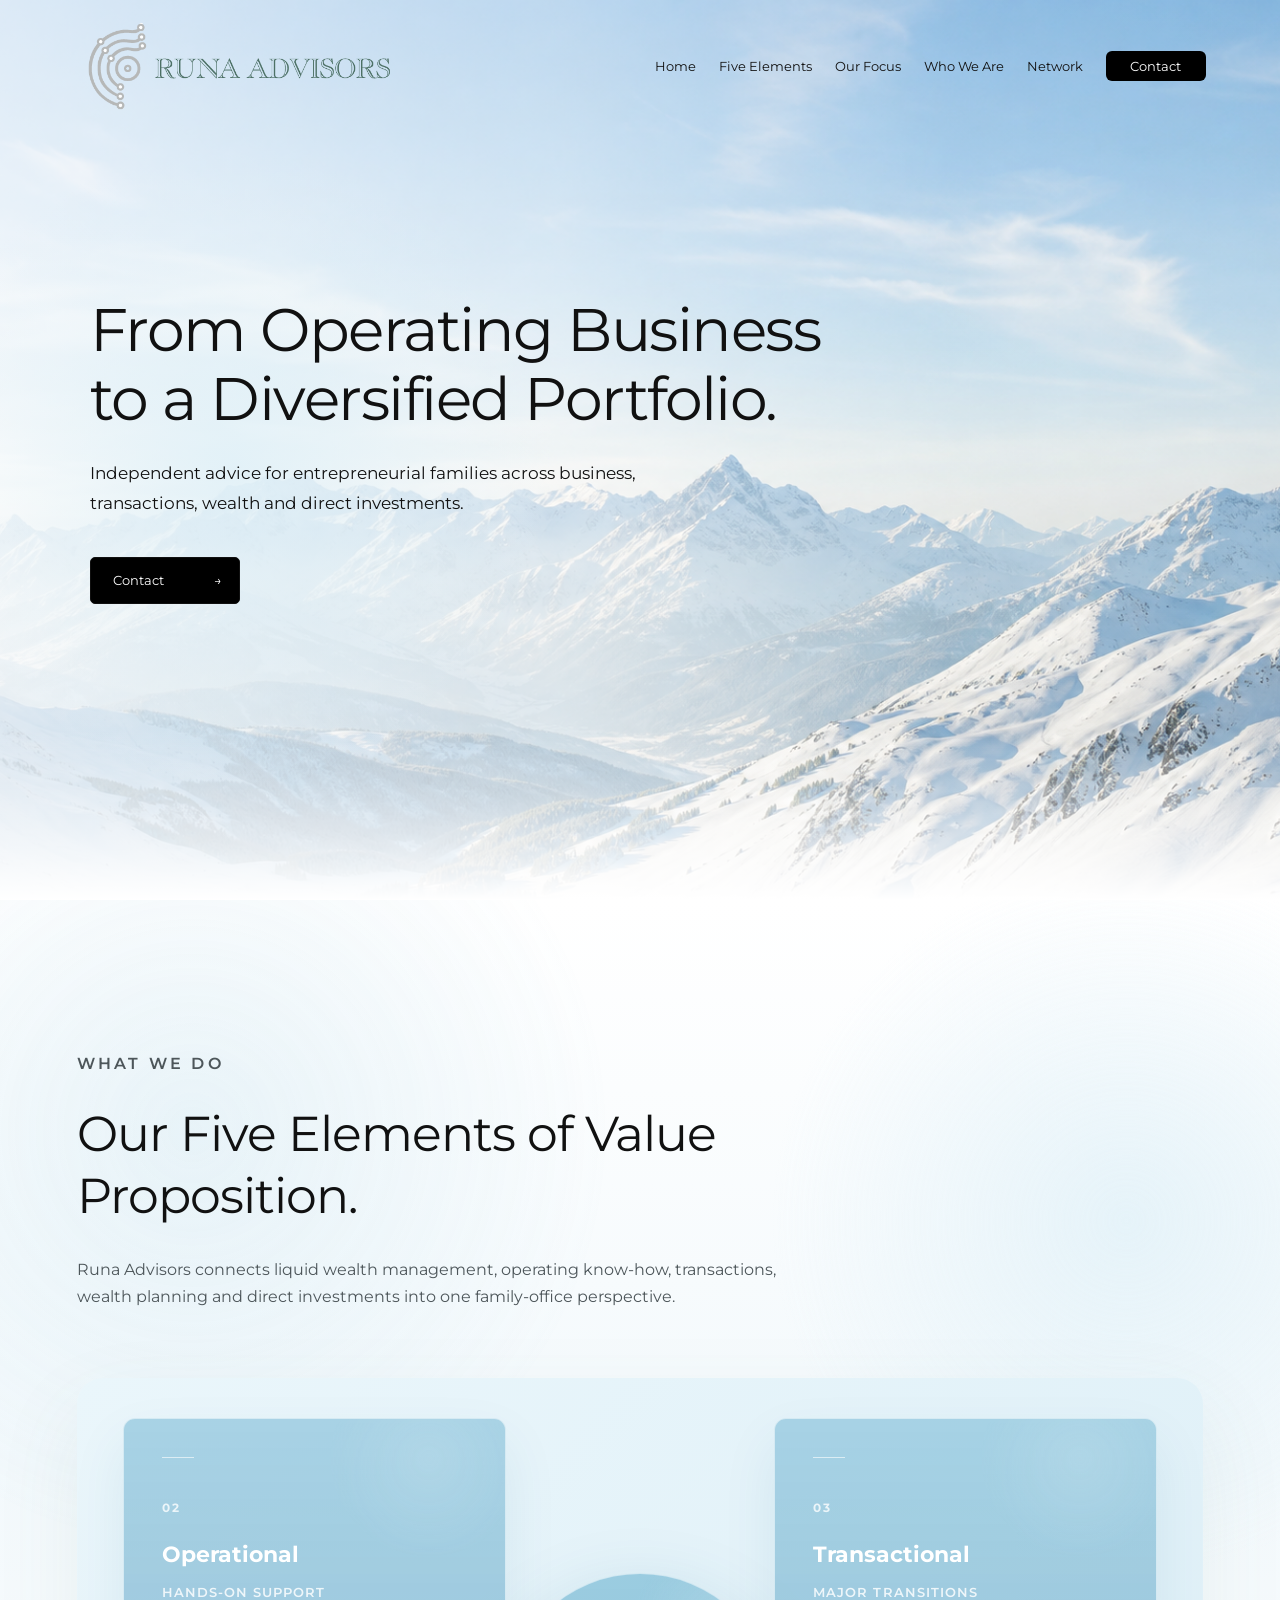
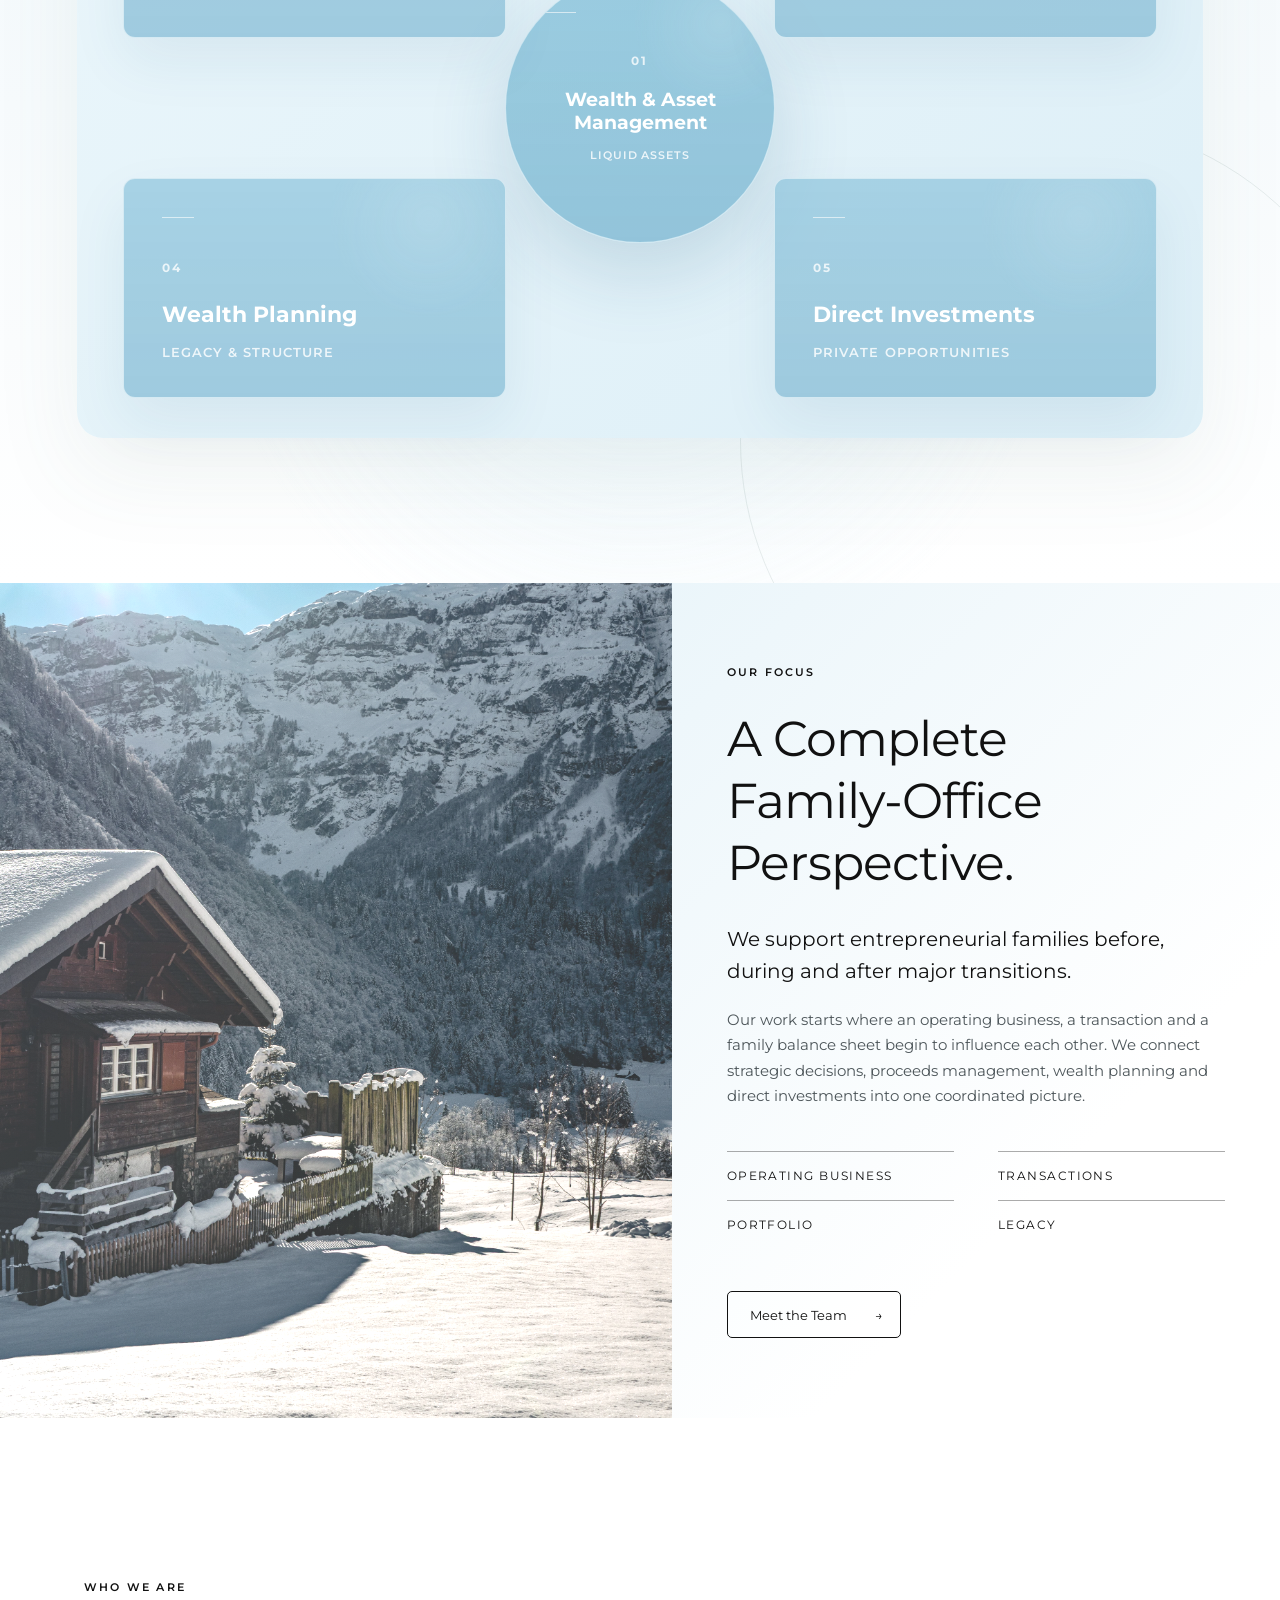
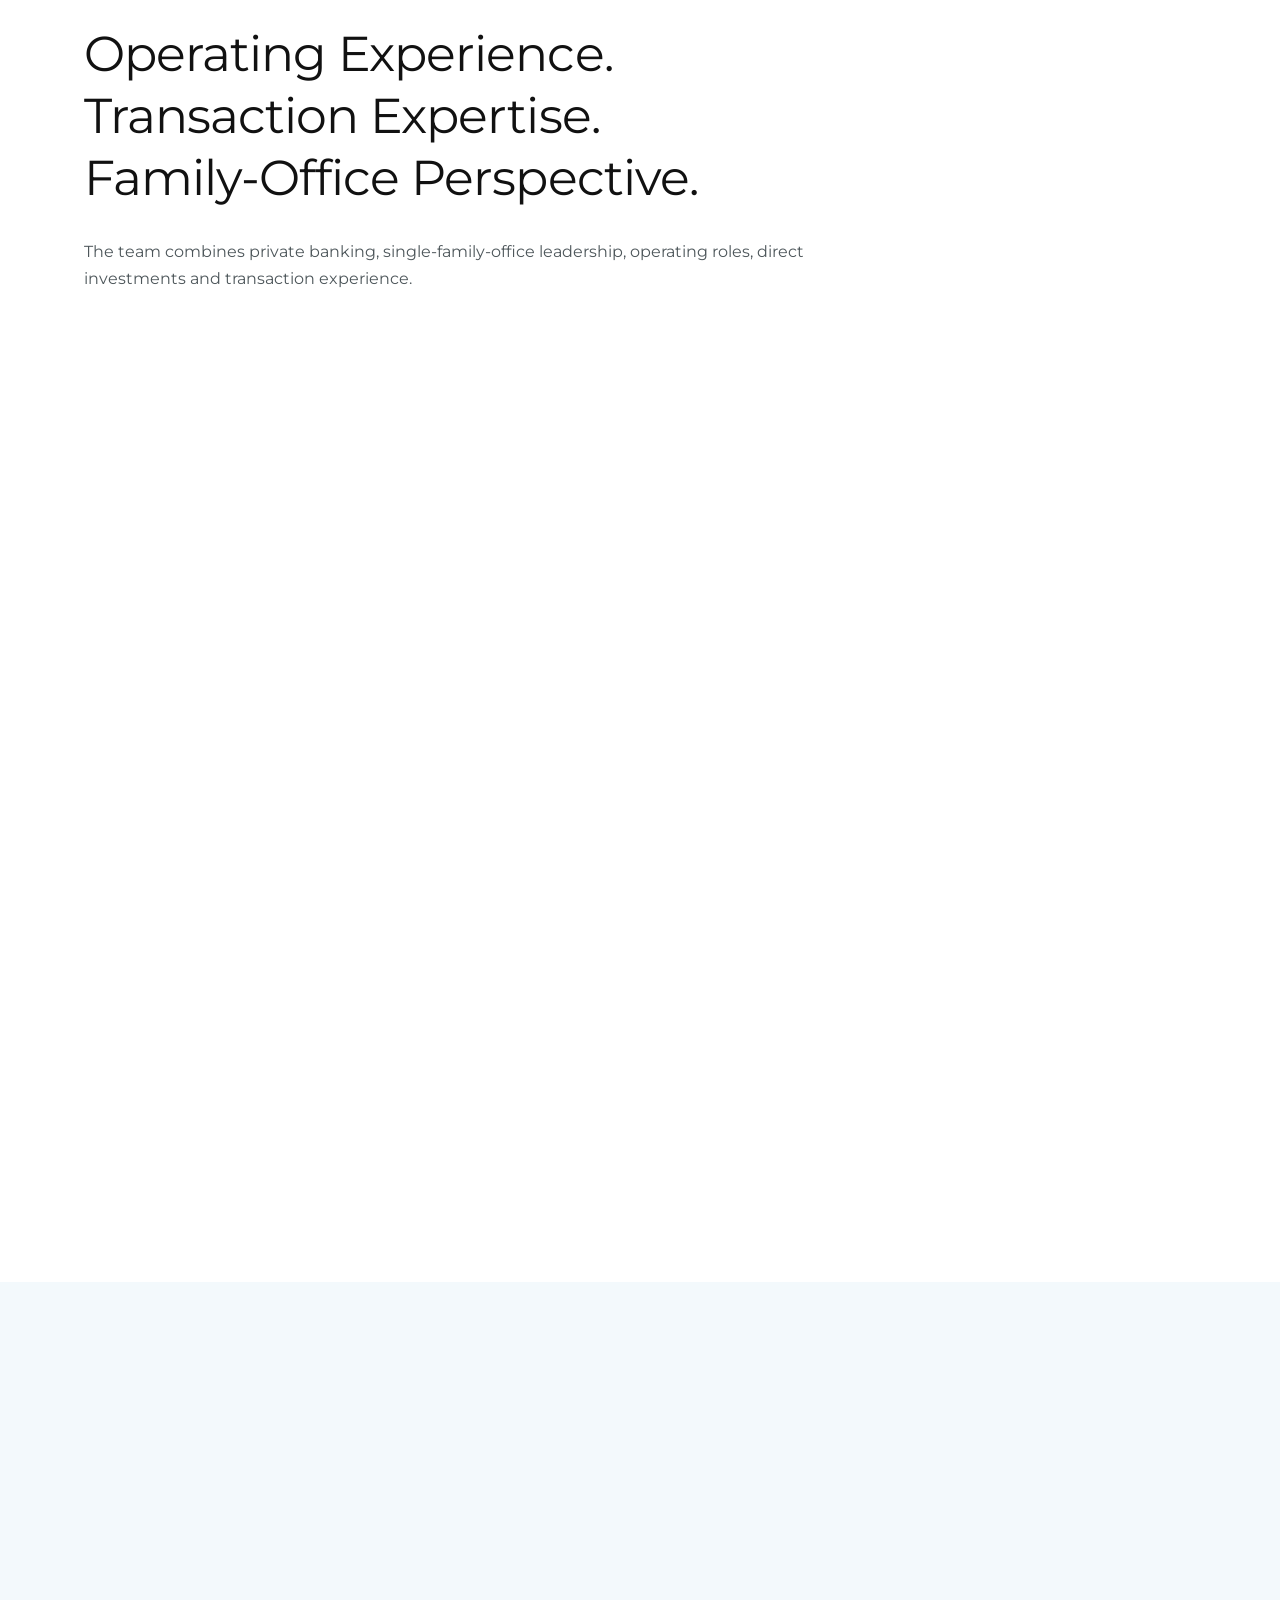
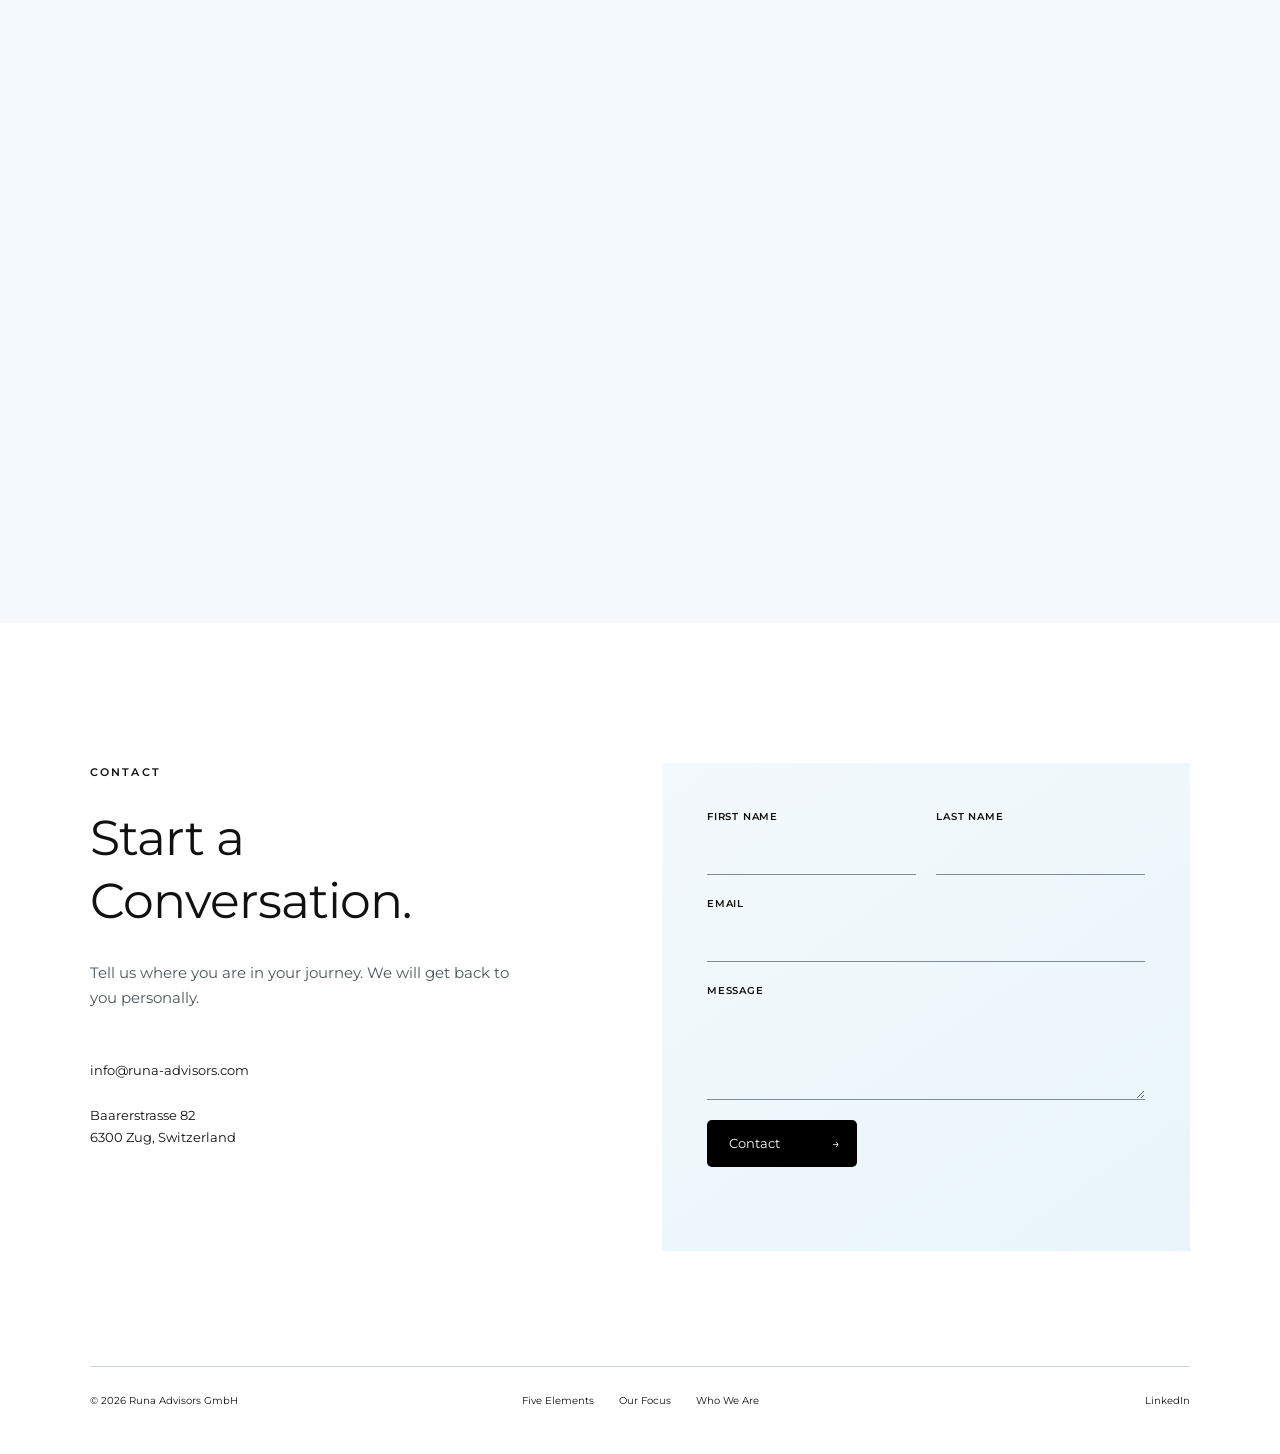
==== index.html @ 49a53fe9 "Initial website upload" ====
<!doctype html>
<html lang="en">
<head>
  <meta charset="UTF-8">
  <meta name="viewport" content="width=device-width, initial-scale=1.0">
  <meta name="description" content="Runa Advisors supports entrepreneurial families from operating business to diversified portfolios.">
  <title>Runa Advisors GmbH | Family Office Advisory</title>
  <script>document.documentElement.classList.add("js");</script>
  <link rel="preconnect" href="https://fonts.googleapis.com">
  <link rel="preconnect" href="https://fonts.gstatic.com" crossorigin>
  <link href="https://fonts.googleapis.com/css2?family=Montserrat:wght@300;400;500;600;700&display=swap" rel="stylesheet">
  <link rel="stylesheet" href="styles.css">
</head>
<body>
  <div class="scroll-progress" aria-hidden="true"></div>

  <header class="site-header" id="top">
    <a class="brand-logo" href="#top" aria-label="Runa Advisors GmbH home"></a>
    <button class="menu-toggle" type="button" aria-expanded="false" aria-controls="main-navigation" aria-label="Open navigation">
      <span></span><span></span>
    </button>
    <nav class="nav" id="main-navigation" aria-label="Main navigation">
      <a href="#top">Home</a>
      <a href="#diversity">Five Elements</a>
      <a href="#solution">Our Focus</a>
      <a href="#about">Who We Are</a>
      <a href="#insight">Network</a>
      <a class="contact-pill" href="#contact">Contact</a>
    </nav>
  </header>

  <main>
    <section class="hero" aria-labelledby="hero-title">
      <div class="hero-content reveal">
        <h1 id="hero-title">From Operating Business <br>to a Diversified Portfolio.</h1>
        <p class="hero-intro">Independent advice for entrepreneurial families across business, transactions, wealth and direct investments.</p>
        <a class="button button-dark" href="#contact">Contact <span aria-hidden="true">→</span></a>
      </div>
    </section>

    <section class="usp-section" id="diversity" aria-labelledby="usp-title">
      <div class="usp-bg" aria-hidden="true"></div>

      <div class="usp-intro reveal">
        <p class="overline">WHAT WE DO</p>
        <h2 id="usp-title">Our Five Elements of Value Proposition.</h2>
        <p>Runa Advisors connects liquid wealth management, operating know-how, transactions, wealth planning and direct investments into one family-office perspective.</p>
      </div>

      <div class="usp-map reveal" aria-label="Five Elements of Value Proposition">
        <a class="usp-node" href="usp-wealth-asset-management.html">
          <span class="usp-number">01</span>
          <strong>Wealth &amp; Asset Management</strong>
          <span class="usp-short">Liquid assets</span>
          <p>Independent coordination of banks, managers, reporting and risk view for the family&rsquo;s liquid wealth.</p>
        </a>

        <a class="usp-node" href="usp-operational.html">
          <span class="usp-number">02</span>
          <strong>Operational</strong>
          <span class="usp-short">Hands-on support</span>
          <p>Interim CFO/CRO, active board support, restructuring, carve-outs, IPO preparation and trade-sale readiness.</p>
        </a>

        <a class="usp-node" href="usp-transactional.html">
          <span class="usp-number">03</span>
          <strong>Transactional</strong>
          <span class="usp-short">Major transitions</span>
          <p>M&amp;A, IPO, trade sale or merger support from buyer outreach to negotiation, closing and proceeds management.</p>
        </a>

        <a class="usp-node" href="usp-wealth-planning.html">
          <span class="usp-number">04</span>
          <strong>Wealth Planning</strong>
          <span class="usp-short">Legacy &amp; structure</span>
          <p>Succession, next generation, legal, tax, trust, fiduciary and financing topics coordinated with specialists.</p>
        </a>

        <a class="usp-node" href="usp-direct-investments.html">
          <span class="usp-number">05</span>
          <strong>Direct Investments</strong>
          <span class="usp-short">Private opportunities</span>
          <p>Runa Direct Investments, club deals, co-investments and active representation of direct portfolios.</p>
        </a>
      </div>
    </section>

    <section class="focus" id="solution">
      <div class="focus-image reveal" role="img" aria-label="Swiss alpine chalet with mountain landscape"></div>
      <div class="focus-copy reveal">
        <p class="overline">OUR FOCUS</p>
        <h2>A Complete<br>Family-Office Perspective.</h2>
        <p class="focus-lead">We support entrepreneurial families before, during and after major transitions.</p>
        <p>Our work starts where an operating business, a transaction and a family balance sheet begin to influence each other. We connect strategic decisions, proceeds management, wealth planning and direct investments into one coordinated picture.</p>
        <div class="focus-points">
          <span>Operating Business</span>
          <span>Transactions</span>
          <span>Portfolio</span>
          <span>Legacy</span>
        </div>
        <a class="button button-outline" href="#about">Meet the Team <span aria-hidden="true">→</span></a>
      </div>
    </section>

    <section class="team section" id="about">
      <div class="section-intro team-intro reveal">
        <p class="overline">WHO WE ARE</p>
        <h2>Operating Experience.<br>Transaction Expertise.<br>Family-Office Perspective.</h2>
        <p>The team combines private banking, single-family-office leadership, operating roles, direct investments and transaction experience.</p>
      </div>

      <div class="team-grid">
        <article class="person reveal">
          <img src="assets/stefan.jpg" alt="Stefan Muelheim">
          <div class="person-copy">
            <h3>Stefan Muelheim</h3>
            <p class="role">Partner</p>
            <ul>
              <li>30+ years in Family Office and UHNW Advisory.</li>
              <li>Advises entrepreneurs on wealth growth, structuring and transitions.</li>
              <li>Board-level experience from a global investment bank.</li>
              <li>Hands-on leadership of single- and multi-family office structures.</li>
              <li>Track record in governance, asset allocation and cross-border situations.</li>
              <li>Trusted sparring partner across Switzerland, Germany, the UK and Europe.</li>
            </ul>
            <a href="mailto:info@runa-advisors.com">Connect <span aria-hidden="true">→</span></a>
          </div>
        </article>

        <article class="person reveal">
          <img src="assets/michael.jpeg" alt="Michael Sieghart, CFA">
          <div class="person-copy">
            <h3>Michael Sieghart, CFA</h3>
            <p class="role">Partner</p>
            <ul>
              <li>POK Holding AG: Group CFO for a large Swiss based Family Office.</li>
              <li>Speedinvest, Vienna: CFO/COO of a leading European Venture Capital Fund.</li>
              <li>CFO of a major SFO portfolio company with successful IPO.</li>
              <li>CEO of SFO, a Vienna based single family office.</li>
              <li>Petrus Advisers LLP, London, Activist L/S and Private Equity Investments, Partner &amp; CFO.</li>
              <li>Deutsche Bank, Managing Director DWS.</li>
            </ul>
            <a href="#contact">Connect <span aria-hidden="true">→</span></a>
          </div>
        </article>

        <article class="person reveal">
          <img src="assets/christopher.jpg" alt="Christopher Knothe">
          <div class="person-copy">
            <h3>Christopher Knothe</h3>
            <p class="role">Partner</p>
            <ul>
              <li>DIX Global, Family Office centric direct investment / club deal platform in JV with two Single Family Offices.</li>
              <li>Focus on direct investments (VC/PE/PD and real assets) globally, debt solutions, financing and banking service solutions for Family Offices and entrepreneurial families.</li>
              <li>Senior Advisor for 3 international Single Family Offices (succession planning, wealth &amp; tax planning, alternative investments).</li>
              <li>Former Managing Director at Swiss Private Bank, managing P&amp;L of 2.5Bn in AuM.</li>
            </ul>
            <a href="#contact">Connect <span aria-hidden="true">→</span></a>
          </div>
        </article>

        <article class="person reveal">
          <img src="assets/ruben.jpg" alt="Ruben Donath">
          <div class="person-copy">
            <h3>Ruben Donath</h3>
            <p class="role">COO</p>
            <ul>
              <li>Strategic advisor and digital consultant.</li>
              <li>Early stage start-up advisor.</li>
              <li>Fintech interim Head of Marketing.</li>
              <li>UBS AG, Zurich - Senior Marketing Director Sustainable &amp; Impact Investing.</li>
              <li>UFA AG, Berlin - Head of Entertainment Marketing &amp; Business Development.</li>
              <li>Global network to Hollywood entertainment intellectual property&rsquo;s.</li>
              <li>Sustainable and plant-based food tech advocate for many years.</li>
            </ul>
            <a href="#contact">Connect <span aria-hidden="true">→</span></a>
          </div>
        </article>
      </div>
    </section>

    <section class="insight" id="insight">
      <div class="insight-heading reveal">
        <p class="overline">THE RUNA NETWORK</p>
        <h2>Swiss-Based.<br>Globally Connected.</h2>
        <p>Independent thinking, entrepreneurial experience and trusted relationships across markets and generations.</p>
      </div>
      <div class="insight-media reveal" aria-hidden="true"></div>
      <div class="facts">
        <div class="fact reveal"><strong>350+</strong><span>Families &amp;<br>Partners</span></div>
        <div class="fact reveal"><strong>35+</strong><span>Years in<br>the Industry</span></div>
        <div class="fact reveal"><strong>250+</strong><span>Qualified Service<br>Providers</span></div>
        <div class="fact reveal"><strong>CH</strong><span>Based in Zug.<br>Globally Connected.</span></div>
      </div>
    </section>
  </main>

  <footer id="contact">
    <div class="contact-layout">
      <div class="contact-intro reveal">
        <p class="overline">CONTACT</p>
        <h2>Start a Conversation.</h2>
        <p>Tell us where you are in your journey. We will get back to you personally.</p>
        <div class="contact-details">
          <a href="mailto:info@runa-advisors.com">info@runa-advisors.com</a>
          <address>Baarerstrasse 82<br>6300 Zug, Switzerland</address>
        </div>
      </div>

      <form class="contact-form reveal">
        <div class="field-row">
          <label>First Name<input name="firstName" autocomplete="given-name" required></label>
          <label>Last Name<input name="lastName" autocomplete="family-name" required></label>
        </div>
        <label>Email<input type="email" name="email" autocomplete="email" required></label>
        <label>Message<textarea name="message" rows="4" required></textarea></label>
        <button class="button button-dark" type="submit">Contact <span aria-hidden="true">→</span></button>
        <p class="form-message" role="status" aria-live="polite"></p>
      </form>
    </div>

    <div class="footer-bottom">
      <span>© 2026 Runa Advisors GmbH</span>
      <nav aria-label="Footer navigation">
        <a href="#diversity">Five Elements</a>
        <a href="#solution">Our Focus</a>
        <a href="#about">Who We Are</a>
      </nav>
      <a href="https://www.linkedin.com/" aria-label="Runa Advisors on LinkedIn">LinkedIn</a>
    </div>
  </footer>

  <script src="script.js"></script>
</body>
</html>
---- styles.css ----
:root {
  --white: #ffffff;
  --ice: #f3f9fc;
  --blue-pale: #ddeff7;
  --blue: #8fc5dd;
  --blue-soft: #cbe7f3;
  --ink: #111111;
  --muted: #4d565a;
  --line: #c7dbe4;
  --logo-green: #476d63;
  --gold: #8fc5dd;
  --panel-dark: #ffffff;
  --panel-black: #f3f9fc;
  --content: 1240px;
}

* { box-sizing: border-box; }
html { scroll-behavior: smooth; }
body {
  margin: 0;
  overflow-x: hidden;
  background: var(--white);
  color: var(--ink);
  font-family: "Montserrat", Arial, sans-serif;
  font-size: 15px;
  font-weight: 400;
  line-height: 1.7;
}
body.menu-open { overflow: hidden; }
img { display: block; width: 100%; }
a { color: inherit; text-decoration: none; }
button, input, textarea { color: inherit; font: inherit; }
button { border: 0; }
h1, h2, h3, p { margin-top: 0; }
h1, h2, h3 { color: var(--ink); font-weight: 400; }

.scroll-progress {
  position: fixed;
  z-index: 60;
  top: 0;
  left: 0;
  width: 0;
  height: 3px;
  background: linear-gradient(90deg, var(--blue), var(--logo-green));
  transform-origin: left center;
}

.site-header {
  position: absolute;
  z-index: 20;
  top: 0;
  left: 50%;
  transform: translateX(-50%);
  width: min(100%, 1440px);
  height: 132px;
  padding: 0 5.8%;
  display: flex;
  align-items: center;
  justify-content: space-between;
}
.brand-logo {
  width: 430px;
  height: 108px;
  flex: 0 0 auto;
  background: url("assets/logo2.png") left center / contain no-repeat;
}
.nav { display: flex; align-items: center; gap: 31px; font-size: 13px; }
.nav a { color: var(--ink); transition: opacity .2s ease; }
.nav a:hover { opacity: .55; }
.contact-pill {
  width: 100px;
  padding: 4px 10px;
  border-radius: 6px;
  background: #000;
  color: #fff !important;
  text-align: center;
}
.menu-toggle { display: none; }

.hero {
  position: relative;
  min-height: 760px;
  height: 100svh;
  max-height: 940px;
  padding: 190px max(7%, calc((100% - var(--content)) / 2));
  display: flex;
  align-items: center;
  background:
    radial-gradient(circle at 18% 52%, rgba(221,239,247,.8), transparent 28%),
    linear-gradient(90deg, rgba(255,255,255,.72) 0%, rgba(255,255,255,.46) 44%, rgba(255,255,255,.08) 74%),
    url("assets/alps-hero.png") center / cover no-repeat;
}
.hero::after {
  content: "";
  position: absolute;
  inset: auto 0 0;
  height: 170px;
  background: linear-gradient(0deg, var(--white), rgba(255,255,255,0));
  pointer-events: none;
}
.hero-content { position: relative; z-index: 2; width: min(900px, 70%); }
.overline {
  margin-bottom: 26px;
  color: var(--ink);
  font-size: 11px;
  font-weight: 600;
  letter-spacing: .2em;
  text-transform: uppercase;
}
.hero h1 {
  margin-bottom: 26px;
  font-size: clamp(46px, 4.7vw, 68px);
  line-height: 1.14;
  letter-spacing: -.025em;
}
.hero-intro {
  max-width: 630px;
  margin-bottom: 38px;
  font-size: 17px;
  line-height: 1.75;
}
.button {
  min-width: 150px;
  min-height: 47px;
  padding: 11px 17px 11px 22px;
  display: inline-flex;
  align-items: center;
  justify-content: space-between;
  gap: 28px;
  border: 1px solid var(--ink);
  border-radius: 5px;
  font-size: 13px;
  cursor: pointer;
  transition: transform .2s ease, background .2s ease, color .2s ease, box-shadow .2s ease;
}
.button:hover { transform: translateY(-2px); box-shadow: 0 18px 36px rgba(17,17,17,.08); }
.button-dark { background: #000; color: #fff; }
.button-outline { background: rgba(255,255,255,.28); color: var(--ink); }
.button-outline:hover { background: var(--ink); color: #fff; }

.section { max-width: var(--content); margin: 0 auto; padding: 145px 0; }
.section-intro { width: min(760px, 100%); margin-bottom: 90px; }
.section-intro h2, .focus h2, .insight h2, footer h2, .usp-intro h2 {
  margin-bottom: 28px;
  font-size: clamp(34px, 3.8vw, 54px);
  line-height: 1.28;
  letter-spacing: -.02em;
}
.section-intro > p:last-child, .usp-intro > p { max-width: 720px; color: var(--muted); font-size: 16px; }

.usp-section {
  position: relative;
  min-height: 100vh;
  padding: 150px max(6%, calc((100% - var(--content)) / 2)) 145px;
  overflow: hidden;
  background:
    linear-gradient(180deg, #fff 0%, var(--ice) 44%, #fff 100%);
}
.usp-bg {
  position: absolute;
  inset: 0;
  opacity: .72;
  background:
    radial-gradient(circle at 15% 18%, rgba(143,197,221,.24), transparent 28%),
    radial-gradient(circle at 88% 25%, rgba(221,239,247,.95), transparent 24%),
    radial-gradient(circle at 50% 74%, rgba(203,231,243,.55), transparent 38%);
  pointer-events: none;
}
.usp-bg::after {
  content: "";
  position: absolute;
  right: -8vw;
  bottom: -14vw;
  width: 50vw;
  height: 50vw;
  border: 1px solid rgba(71,109,99,.16);
  border-radius: 50%;
}
.usp-intro {
  position: relative;
  z-index: 1;
  width: min(850px, 100%);
  margin-bottom: 68px;
}
.usp-map {
  position: relative;
  z-index: 1;
  width: min(var(--content), 100%);
  min-height: 660px;
  margin: 0 auto;
  padding: 46px;
  border-radius: 26px;
  background: linear-gradient(135deg, #eaf6fb, var(--blue-pale));
  box-shadow: 0 34px 90px rgba(71,109,99,.08);
}
.usp-node {
  position: absolute;
  width: 34%;
  min-height: 220px;
  padding: 38px 38px 34px;
  display: flex;
  flex-direction: column;
  justify-content: flex-end;
  align-items: flex-start;
  overflow: hidden;
  border: 1px solid rgba(255,255,255,.52);
  border-radius: 12px;
  background: rgba(143,197,221,.72);
  box-shadow: 0 24px 55px rgba(30,88,128,.08);
  text-align: left;
  transition: transform .45s cubic-bezier(.2,.75,.2,1), background .45s ease, box-shadow .45s ease;
}
.usp-node:nth-child(1) {
  left: 50%;
  top: 50%;
  width: 270px;
  height: 270px;
  min-height: 0;
  padding: 34px;
  align-items: center;
  justify-content: center;
  border-radius: 50%;
  text-align: center;
  transform: translate(-50%, -50%);
  background: rgba(143,197,221,.86);
  box-shadow: 0 28px 80px rgba(30,88,128,.18);
}
.usp-node:nth-child(2) { left: 46px; top: 40px; }
.usp-node:nth-child(3) { right: 46px; top: 40px; }
.usp-node:nth-child(4) { left: 46px; bottom: 40px; }
.usp-node:nth-child(5) { right: 46px; bottom: 40px; }
.usp-node::before {
  content: "";
  position: absolute;
  top: 38px;
  left: 38px;
  width: 32px;
  height: 1px;
  background: rgba(255,255,255,.62);
  transition: width .45s ease, background .45s ease;
}
.usp-node::after {
  content: "";
  position: absolute;
  inset: 0;
  background:
    radial-gradient(circle at 80% 18%, rgba(255,255,255,.22), transparent 28%),
    linear-gradient(180deg, transparent, rgba(30,88,128,.1));
  opacity: .55;
  pointer-events: none;
  transition: opacity .45s ease;
}
.usp-node:hover,
.usp-node:focus-visible {
  outline: none;
  transform: translateY(-10px);
  background: #6f9fb7;
  box-shadow: 0 34px 80px rgba(30,88,128,.2);
}
.usp-node:nth-child(1):hover,
.usp-node:nth-child(1):focus-visible {
  transform: translate(-50%, -50%) scale(1.04);
}
.usp-node:hover::before,
.usp-node:focus-visible::before {
  width: 64px;
  background: rgba(255,255,255,.86);
}
.usp-node:hover::after,
.usp-node:focus-visible::after { opacity: .9; }
.usp-number {
  position: relative;
  z-index: 1;
  margin-bottom: 24px;
  color: rgba(255,255,255,.78);
  font-size: 12px;
  font-weight: 700;
  letter-spacing: .18em;
}
.usp-node:nth-child(1) .usp-number { margin-bottom: 16px; }
.usp-node strong {
  position: relative;
  z-index: 1;
  max-width: 285px;
  color: #fff;
  font-size: 22px;
  font-weight: 700;
  line-height: 1.22;
}
.usp-node:nth-child(1) strong {
  max-width: 210px;
  font-size: 19px;
}
.usp-short {
  position: relative;
  z-index: 1;
  max-width: 260px;
  margin-top: 12px;
  color: rgba(255,255,255,.82);
  font-size: 13px;
  font-weight: 600;
  letter-spacing: .08em;
  text-transform: uppercase;
  transition: transform .42s ease, opacity .42s ease;
}
.usp-node:nth-child(1) .usp-short { font-size: 11px; }
.usp-node p {
  position: relative;
  z-index: 1;
  max-width: 310px;
  max-height: 0;
  margin: 0;
  overflow: hidden;
  color: rgba(255,255,255,.92);
  font-size: 13px;
  font-weight: 500;
  line-height: 1.62;
  opacity: 0;
  transform: translateY(16px);
  transition: max-height .5s ease, opacity .42s ease, transform .42s ease, margin-top .42s ease;
}
.usp-node:nth-child(1) p {
  max-width: 215px;
  font-size: 12px;
  line-height: 1.42;
}
.usp-node:hover p,
.usp-node:focus-visible p {
  max-height: 160px;
  margin-top: 18px;
  opacity: 1;
  transform: none;
}
.usp-node:hover .usp-short,
.usp-node:focus-visible .usp-short {
  opacity: 0;
  transform: translateY(-8px);
}

.focus {
  min-height: 820px;
  display: grid;
  grid-template-columns: 1.05fr .95fr;
  background: linear-gradient(135deg, var(--blue-pale), #fff 78%);
}
.focus-image {
  min-height: 820px;
  background:
    linear-gradient(90deg, rgba(221,239,247,.22), rgba(255,255,255,.16)),
    url("assets/focus-chalet.jpg") center / cover no-repeat;
  filter: saturate(.9) brightness(1.12);
}
.focus-copy {
  align-self: center;
  width: min(580px, 82%);
  margin: 80px auto;
}
.focus-lead { margin-bottom: 20px; font-size: 20px; line-height: 1.6; }
.focus-copy > p:not(.overline):not(.focus-lead) { color: var(--muted); }
.focus-points { margin: 42px 0; display: grid; grid-template-columns: 1fr 1fr; }
.focus-points span { padding: 14px 0; border-top: 1px solid rgba(17,17,17,.35); font-size: 12px; letter-spacing: .12em; text-transform: uppercase; }
.focus-points span:nth-child(odd) { margin-right: 22px; }
.focus-points span:nth-child(even) { margin-left: 22px; }

.team { padding-top: 160px; }
.team-intro { width: min(920px, 100%); }
.team-grid { display: grid; grid-template-columns: 1fr 1fr; gap: 58px 46px; }
.person {
  min-height: 0;
  display: grid;
  grid-template-columns: 180px 1fr;
  align-items: start;
  gap: 26px;
  padding-top: 28px;
  border-top: 1px solid var(--line);
  background: transparent;
}
.person:nth-child(even) {
  background: transparent;
}
.person img {
  width: 180px;
  height: 240px;
  max-height: none;
  object-fit: cover;
  object-position: center top;
  border-radius: 8px;
  filter: grayscale(100%) contrast(1.02);
  background: var(--ice);
}
.person-copy { padding: 0 0 10px; }
.person-copy h3 {
  margin-bottom: 0;
  font-size: 15px;
  font-weight: 700;
  letter-spacing: .02em;
  text-transform: uppercase;
}
.role {
  margin-bottom: 18px;
  color: var(--ink);
  font-size: 14px;
  letter-spacing: 0;
  text-transform: none;
}
.person ul {
  margin: 0;
  padding-left: 18px;
  list-style: disc;
  columns: 1;
}
.person li {
  margin-bottom: 5px;
  padding-left: 0;
  break-inside: avoid;
  font-size: 12px;
  line-height: 1.35;
}
.person li::before { content: none; }
.person-copy > a { margin-top: 18px; display: inline-flex; gap: 22px; border-bottom: 1px solid var(--ink); font-size: 12px; }

.insight {
  min-height: 780px;
  padding: 140px max(7%, calc((100% - var(--content)) / 2));
  display: grid;
  grid-template-columns: .9fr .95fr;
  align-items: center;
  gap: 80px 110px;
  background: var(--ice);
}
.insight-heading > p:last-child { max-width: 540px; color: var(--muted); }
.insight-media {
  position: relative;
  min-height: 430px;
  overflow: hidden;
  border-radius: 2px;
  box-shadow: 0 28px 80px rgba(17,17,17,.1);
  background:
    linear-gradient(135deg, rgba(221,239,247,.2), rgba(255,255,255,.18)),
    url("assets/network-alps.jpg") center / cover no-repeat;
  filter: saturate(.9) brightness(1.08);
}
.facts { grid-column: 1 / -1; display: grid; grid-template-columns: repeat(4, 1fr); gap: 50px; }
.fact { padding-top: 15px; border-top: 1px solid var(--ink); }
.fact strong { margin-bottom: 11px; display: block; font-size: 43px; font-weight: 300; }
.fact span { font-size: 10px; line-height: 1.45; letter-spacing: .14em; text-transform: uppercase; }

.usp-page-main {
  background:
    radial-gradient(circle at 8% 24%, rgba(143,197,221,.24), transparent 30%),
    radial-gradient(circle at 92% 18%, rgba(203,231,243,.54), transparent 28%),
    linear-gradient(180deg, var(--ice), #fff 38%, #fafdfe 100%);
}
.usp-page-hero {
  padding: 220px max(7%, calc((100% - var(--content)) / 2)) 118px;
  position: relative;
  overflow: hidden;
}
.usp-page-hero::before {
  content: "";
  position: absolute;
  z-index: -1;
  left: max(7%, calc((100% - var(--content)) / 2));
  bottom: 46px;
  width: min(720px, 58vw);
  height: 1px;
  background: linear-gradient(90deg, var(--blue), transparent);
  opacity: .65;
}
.usp-page-hero::after {
  content: "";
  position: absolute;
  right: max(7%, calc((100% - var(--content)) / 2));
  bottom: -74px;
  width: min(540px, 42vw);
  height: min(540px, 42vw);
  border-radius: 50%;
  border: 1px solid rgba(143,197,221,.34);
  background:
    radial-gradient(circle at 48% 42%, rgba(255,255,255,.84) 0 24%, transparent 25%),
    repeating-radial-gradient(circle at 50% 50%, rgba(143,197,221,.2) 0 1px, transparent 1px 28px),
    linear-gradient(145deg, rgba(255,255,255,.7), rgba(221,239,247,.32));
  opacity: .78;
  pointer-events: none;
}
.back-link {
  margin-bottom: 50px;
  display: inline-flex;
  gap: 12px;
  color: var(--muted);
  font-size: 12px;
  letter-spacing: .12em;
  text-transform: uppercase;
}
.usp-page-kicker {
  margin-bottom: 24px;
  color: var(--logo-green);
  font-size: 12px;
  font-weight: 700;
  letter-spacing: .2em;
  text-transform: uppercase;
}
.usp-page-hero h1 {
  max-width: 920px;
  margin-bottom: 28px;
  font-size: clamp(44px, 5.4vw, 78px);
  line-height: 1.08;
  letter-spacing: -.035em;
}
.usp-page-lead {
  max-width: 820px;
  color: var(--muted);
  font-size: 19px;
  line-height: 1.7;
}
.usp-page-content {
  max-width: var(--content);
  margin: 0 auto;
  padding: 44px 0 150px;
  position: relative;
  z-index: 1;
}
.usp-page-content::before {
  content: "";
  position: absolute;
  z-index: -1;
  top: 8px;
  left: 50%;
  width: min(100vw, 1320px);
  height: calc(100% - 205px);
  transform: translateX(-50%);
  border-radius: 0;
  background:
    radial-gradient(circle at 50% 8%, rgba(143,197,221,.2), transparent 22%),
    radial-gradient(circle at 12% 44%, rgba(221,239,247,.58), transparent 28%),
    radial-gradient(circle at 90% 68%, rgba(203,231,243,.48), transparent 26%),
    linear-gradient(90deg, transparent calc(50% - 1px), rgba(143,197,221,.52) calc(50% - 1px), rgba(143,197,221,.52) 50%, transparent 50%);
  opacity: .9;
}
.usp-page-content::after {
  content: "Value Path";
  position: absolute;
  z-index: -1;
  top: 82px;
  left: 50%;
  transform: translateX(-50%) rotate(90deg);
  transform-origin: center;
  color: rgba(143,197,221,.18);
  font-size: clamp(62px, 9vw, 128px);
  font-weight: 700;
  letter-spacing: .14em;
  line-height: 1;
  text-transform: uppercase;
  white-space: nowrap;
}
.usp-content-grid {
  display: grid;
  grid-template-columns: repeat(12, minmax(0, 1fr));
  gap: clamp(52px, 7vw, 104px) 32px;
  align-items: start;
  position: relative;
  counter-reset: uspChapter;
}
.usp-content-grid::before {
  content: "";
  position: absolute;
  z-index: -1;
  top: 34px;
  bottom: 34px;
  left: 50%;
  width: 12px;
  transform: translateX(-50%);
  border-radius: 999px;
  background:
    repeating-linear-gradient(180deg, rgba(143,197,221,.8) 0 10px, transparent 10px 25px);
  opacity: .32;
  pointer-events: none;
}
.usp-info-card {
  grid-column: 1 / span 5;
  min-height: 230px;
  padding: 4px 0 0 90px;
  overflow: visible;
  display: block;
  position: relative;
  border: 0;
  border-radius: 0;
  background: transparent;
  box-shadow: none;
  counter-increment: uspChapter;
  transition:
    transform .35s ease,
    background .35s ease,
    box-shadow .35s ease;
}
.usp-info-card:nth-child(even) {
  grid-column: 8 / span 5;
  margin-top: 72px;
}
.usp-info-card:nth-child(3n) {
  grid-column: 2 / span 5;
}
.usp-info-card:nth-child(4n) {
  grid-column: 7 / span 5;
}
.usp-info-card::after {
  content: "";
  position: absolute;
  z-index: -1;
  inset: -26px -34px -28px 56px;
  border-radius: 34px;
  background: linear-gradient(105deg, rgba(221,239,247,.62), rgba(255,255,255,0) 72%);
  opacity: 0;
  transform: scaleX(.94);
  transform-origin: left center;
  transition: opacity .35s ease, transform .35s ease, background .35s ease;
}
.usp-info-card.wide,
.usp-info-card.full { grid-column: auto; }
.usp-info-card.wide:nth-child(odd),
.usp-info-card.full:nth-child(odd) { grid-column: 1 / span 5; }
.usp-info-card.wide:nth-child(even),
.usp-info-card.full:nth-child(even) { grid-column: 8 / span 5; }
.usp-info-card:hover {
  transform: translateY(-10px);
  background: transparent;
  box-shadow: none;
}
.usp-info-card:hover::after {
  opacity: 1;
  transform: scaleX(1);
  background: linear-gradient(105deg, rgba(143,197,221,.32), rgba(221,239,247,.18) 62%, rgba(255,255,255,0));
}
.usp-info-card::before {
  content: counter(uspChapter, decimal-leading-zero);
  position: absolute;
  left: 0;
  top: 0;
  width: 62px;
  height: 62px;
  display: grid;
  place-items: center;
  border-radius: 50%;
  background: var(--blue-pale);
  box-shadow:
    0 0 0 10px rgba(255,255,255,.85),
    0 18px 48px rgba(71,109,99,.09);
  color: var(--logo-green);
  font-size: 16px;
  font-weight: 700;
  letter-spacing: .08em;
  transition: background .35s ease, color .35s ease, transform .35s ease, box-shadow .35s ease;
}
.usp-info-card:hover::before {
  transform: scale(1.08);
  background: #486f87;
  color: #fff;
  box-shadow:
    0 0 0 12px rgba(221,239,247,.72),
    0 22px 56px rgba(72,111,135,.24);
}
.usp-info-card .eyebrow {
  margin-bottom: 13px;
  display: block;
  color: #5d9bb8;
  font-size: 12px;
  font-weight: 700;
  letter-spacing: .18em;
  text-transform: uppercase;
  transition: color .3s ease, opacity .3s ease;
}
.usp-info-card h2 {
  margin-bottom: 16px;
  font-size: clamp(25px, 2.7vw, 38px);
  font-weight: 600;
  line-height: 1.16;
  letter-spacing: -.03em;
  transition: color .3s ease;
}
.usp-info-card p {
  margin-bottom: 0;
  color: var(--muted);
  font-size: 14px;
  line-height: 1.72;
  opacity: .56;
  max-height: 52px;
  transform: translateY(0);
  overflow: hidden;
  transition: opacity .35s ease, max-height .45s ease, transform .35s ease, color .3s ease;
}
.usp-info-card ul {
  margin: 0;
  padding-left: 18px;
  color: var(--muted);
  font-size: 14px;
  line-height: 1.64;
  opacity: .56;
  max-height: 54px;
  transform: translateY(0);
  overflow: hidden;
  transition: opacity .35s ease, max-height .45s ease, transform .35s ease, color .3s ease;
}
.usp-info-card:hover .eyebrow,
.usp-info-card:hover h2,
.usp-info-card:hover p,
.usp-info-card:hover ul {
  color: var(--ink);
}
.usp-info-card:hover .eyebrow { color: #486f87; opacity: 1; }
.usp-info-card:hover p,
.usp-info-card:hover ul {
  opacity: 1;
  max-height: 360px;
  transform: translateY(0);
}
.usp-next-row {
  margin-top: 112px;
  display: flex;
  justify-content: space-between;
  gap: 22px;
  border-top: 1px solid rgba(143,197,221,.36);
  padding-top: 34px;
  font-size: 13px;
}
.usp-next-row a {
  position: relative;
  color: var(--muted);
  transition: color .25s ease, transform .25s ease;
}
.usp-next-row a:hover {
  color: #486f87;
  transform: translateY(-2px);
}

@media (hover: none) {
  .usp-info-card {
    height: auto;
    min-height: 0;
  }
  .usp-info-card::after { display: none; }
  .usp-info-card p,
  .usp-info-card ul {
    opacity: 1;
    max-height: none;
    transform: none;
  }
}

footer { padding: 140px max(7%, calc((100% - var(--content)) / 2)) 45px; background: var(--white); }
.contact-layout { display: grid; grid-template-columns: .9fr 1.1fr; gap: 140px; }
.contact-intro > p:not(.overline) { max-width: 480px; color: var(--muted); }
.contact-details { margin-top: 48px; display: flex; flex-direction: column; align-items: flex-start; gap: 13px; font-size: 13px; }
.contact-details address { margin-top: 10px; font-style: normal; }
.contact-form { padding: 45px; background: linear-gradient(145deg, var(--ice), rgba(221,239,247,.65)); }
.field-row { display: grid; grid-template-columns: 1fr 1fr; gap: 20px; }
.contact-form label { margin-bottom: 20px; display: block; font-size: 10px; font-weight: 600; letter-spacing: .08em; text-transform: uppercase; }
.contact-form input, .contact-form textarea {
  width: 100%;
  margin-top: 8px;
  padding: 12px 0;
  display: block;
  border: 0;
  border-bottom: 1px solid #7f8d92;
  border-radius: 0;
  outline: none;
  background: transparent;
  resize: vertical;
}
.contact-form input:focus, .contact-form textarea:focus { border-bottom-color: var(--ink); }
.contact-form .button { border: 0; }
.form-message { min-height: 25px; margin: 14px 0 0; font-size: 12px; }
.footer-bottom {
  margin-top: 115px;
  padding-top: 25px;
  display: grid;
  grid-template-columns: 1fr auto 1fr;
  align-items: center;
  border-top: 1px solid var(--line);
  font-size: 10px;
}
.footer-bottom nav { display: flex; gap: 25px; }
.footer-bottom > a { justify-self: end; }

.reveal { opacity: 1; transform: none; }
.js .reveal {
  opacity: 0;
  transform: translateY(42px);
  transition: opacity .9s cubic-bezier(.2,.65,.3,1), transform .9s cubic-bezier(.2,.65,.3,1);
}
.js .reveal.visible { opacity: 1; transform: none; }

@media (max-width: 1280px) {
  .section { padding-right: 5%; padding-left: 5%; }
  .brand-logo { width: 380px; height: 100px; background-size: contain; }
  .nav { gap: 23px; }
  .person { grid-template-columns: 160px 1fr; gap: 22px; }
  .person img { width: 160px; height: 213px; }
}

@media (max-width: 1040px) {
  .site-header { position: absolute; padding: 0 26px; }
  .brand-logo { width: 315px; height: 92px; background-size: contain; }
  .menu-toggle {
    position: absolute;
    top: 35px;
    right: 26px;
    z-index: 3;
    width: 42px;
    height: 42px;
    padding: 8px;
    display: block;
    border: 0;
    border-radius: 50%;
    background: rgba(255,255,255,.62);
    box-shadow: 0 12px 30px rgba(17,17,17,.08);
  }
  .menu-toggle span { width: 24px; height: 2px; margin: 7px auto; display: block; background: var(--ink); transition: transform .3s ease; }
  .menu-toggle.open span:first-child { transform: translateY(4px) rotate(45deg); }
  .menu-toggle.open span:last-child { transform: translateY(-4px) rotate(-45deg); }
  .nav {
    position: fixed;
    inset: 0;
    padding: 125px 35px 45px;
    flex-direction: column;
    align-items: flex-start;
    gap: 22px;
    background: var(--ice);
    font-size: 24px;
    opacity: 0;
    visibility: hidden;
    pointer-events: none;
    transition: opacity .25s ease, visibility .25s ease;
  }
  .nav.open { opacity: 1; visibility: visible; pointer-events: auto; }
  .contact-pill { width: 150px; margin-top: 10px; font-size: 16px; }
  .hero { min-height: 720px; padding: 170px 7% 90px; background-position: 58% center; }
  .hero-content { width: 78%; }
  .usp-section { padding-right: 7%; padding-left: 7%; }
  .usp-map { min-height: 650px; padding: 28px; }
  .usp-node { width: 36%; min-height: 235px; padding: 30px; }
  .usp-node:nth-child(1) { width: 250px; height: 250px; padding: 28px; }
  .usp-node:nth-child(2) { left: 28px; top: 28px; }
  .usp-node:nth-child(3) { right: 28px; top: 28px; }
  .usp-node:nth-child(4) { left: 28px; bottom: 28px; }
  .usp-node:nth-child(5) { right: 28px; bottom: 28px; }
  .usp-node strong { font-size: 20px; }
  .focus { grid-template-columns: 1fr; }
  .focus-image { min-height: 520px; }
  .focus-copy { width: 86%; margin: 95px auto; }
  .team-grid { grid-template-columns: 1fr 1fr; gap: 46px 30px; }
  .person { grid-template-columns: 145px 1fr; gap: 20px; }
  .person img { width: 145px; height: 193px; max-height: none; }
  .person ul { columns: 1; }
  .insight { grid-template-columns: 1fr; gap: 70px; }
  .insight-media { min-height: 390px; }
  .facts { grid-template-columns: 1fr 1fr; }
  .usp-page-hero { padding: 180px 7% 80px; }
  .usp-page-content { padding-right: 7%; padding-left: 7%; }
  .usp-page-content::before { width: 92%; }
  .usp-page-content::after { left: 92%; opacity: .65; }
  .usp-content-grid {
    grid-template-columns: repeat(8, minmax(0, 1fr));
    gap: 74px 24px;
  }
  .usp-content-grid::before { left: 51%; }
  .usp-info-card,
  .usp-info-card:nth-child(3n),
  .usp-info-card.wide:nth-child(odd),
  .usp-info-card.full:nth-child(odd) {
    grid-column: 1 / span 4;
  }
  .usp-info-card:nth-child(even),
  .usp-info-card:nth-child(4n),
  .usp-info-card.wide:nth-child(even),
  .usp-info-card.full:nth-child(even) {
    grid-column: 5 / span 4;
    margin-top: 58px;
  }
  .usp-info-card { padding-left: 78px; }
  .usp-info-card h2 { font-size: clamp(24px, 3vw, 33px); }
  .contact-layout { grid-template-columns: 1fr; gap: 75px; }
}

@media (max-width: 720px) {
  .brand-logo { width: 285px; height: 86px; background-size: contain; }
  .hero { min-height: 760px; align-items: flex-end; padding-bottom: 100px; background-position: 58% center; }
  .hero::before { content: ""; position: absolute; inset: 0; background: rgba(255,255,255,.24); }
  .hero-content { width: 100%; }
  .hero-intro { max-width: 92%; }
  .hero h1 { font-size: 41px; }
  .hero-intro { font-size: 14px; }
  .section { padding-top: 100px; padding-bottom: 100px; }
  .section-intro { margin-bottom: 60px; }
  .usp-section { padding-top: 112px; padding-bottom: 100px; }
  .usp-intro { margin-bottom: 46px; }
  .usp-map {
    width: 100%;
    min-height: 0;
    padding: 22px;
    display: grid;
    grid-template-columns: 1fr;
    gap: 18px;
  }
  .usp-node,
  .usp-node:nth-child(1),
  .usp-node:nth-child(2),
  .usp-node:nth-child(3),
  .usp-node:nth-child(4),
  .usp-node:nth-child(5) {
    position: relative;
    inset: auto;
    width: 100%;
    height: auto;
    min-height: 250px;
    padding: 30px;
    border-radius: 12px;
    transform: none;
    text-align: left;
    align-items: flex-start;
    justify-content: flex-end;
  }
  .usp-node:nth-child(1):hover,
  .usp-node:nth-child(1):focus-visible { transform: translateY(-10px); }
  .usp-node strong { font-size: 20px; }
  .usp-node p { font-size: 13px; }
  .focus-image { min-height: 390px; }
  .focus-copy { margin: 75px auto; }
  .focus-points { grid-template-columns: 1fr; }
  .focus-points span:nth-child(n) { margin: 0; }
  .team { padding-top: 100px; }
  .team-grid { grid-template-columns: 1fr; }
  .person { grid-template-columns: 1fr; min-height: 0; }
  .person img { width: min(260px, 100%); height: 347px; max-height: none; }
  .person-copy { padding: 30px 0 10px; }
  .role { min-height: 0; }
  .insight { min-height: 0; padding-top: 100px; padding-bottom: 100px; gap: 55px; }
  .insight-media { min-height: 300px; }
  .facts { gap: 44px 25px; }
  .usp-page-hero { padding-top: 150px; }
  .usp-page-hero::before { width: 76%; }
  .usp-page-hero::after { opacity: .38; width: 260px; height: 260px; right: 7%; }
  .usp-page-content { padding-top: 20px; }
  .usp-page-content::before {
    left: 7%;
    width: 1px;
    height: calc(100% - 180px);
    transform: none;
    background: linear-gradient(180deg, rgba(143,197,221,.62), transparent);
  }
  .usp-page-content::after { display: none; }
  .usp-content-grid {
    grid-template-columns: 1fr;
    gap: 58px;
  }
  .usp-content-grid::before {
    left: 0;
    width: 1px;
    opacity: .28;
  }
  .usp-info-card,
  .usp-info-card:nth-child(even),
  .usp-info-card:nth-child(3n),
  .usp-info-card:nth-child(4n),
  .usp-info-card.wide,
  .usp-info-card.full,
  .usp-info-card.wide:nth-child(odd),
  .usp-info-card.wide:nth-child(even),
  .usp-info-card.full:nth-child(odd),
  .usp-info-card.full:nth-child(even) {
    grid-column: 1;
    margin-top: 0;
  }
  .usp-info-card {
    height: auto;
    min-height: 0;
    padding: 0 0 0 76px;
  }
  .usp-info-card::after { display: none; }
  .usp-info-card::before {
    width: 54px;
    height: 54px;
    font-size: 14px;
  }
  .usp-info-card p,
  .usp-info-card ul {
    opacity: 1;
    max-height: none;
    transform: none;
  }
  .usp-next-row { flex-direction: column; }
  footer { padding-top: 100px; }
  .contact-form { padding: 30px 22px; }
  .field-row { grid-template-columns: 1fr; gap: 0; }
  .footer-bottom { grid-template-columns: 1fr; gap: 18px; }
  .footer-bottom nav { order: -1; flex-wrap: wrap; }
  .footer-bottom > a { justify-self: start; }
}

@media (max-width: 430px) {
  .site-header { height: 128px; padding-inline: 18px; }
  .brand-logo { width: 245px; height: 80px; background-size: contain; }
  .menu-toggle { right: 18px; top: 30px; }
  .hero h1 { font-size: 35px; }
  .facts { grid-template-columns: 1fr; }
}

/* USP subpages: editorial image-led redesign */
.usp-page-main {
  background:
    linear-gradient(180deg, rgba(243,249,252,.98) 0, #fff 28%, #fff 100%);
}
.usp-page-hero {
  min-height: 840px;
  padding: 190px max(7%, calc((100% - var(--content)) / 2)) 100px;
  display: grid;
  grid-template-columns: minmax(0, .9fr) minmax(360px, .78fr);
  gap: clamp(56px, 7vw, 120px);
  align-items: end;
  isolation: isolate;
}
.usp-page-hero::before {
  left: 0;
  right: 0;
  bottom: 0;
  width: auto;
  height: 42%;
  background:
    linear-gradient(180deg, transparent, rgba(221,239,247,.42)),
    radial-gradient(circle at 12% 78%, rgba(143,197,221,.28), transparent 25%);
  opacity: 1;
}
.usp-page-hero::after {
  right: auto;
  left: max(7%, calc((100% - var(--content)) / 2));
  bottom: 78px;
  width: min(520px, 42vw);
  height: min(520px, 42vw);
  border: 1px solid rgba(143,197,221,.28);
  background:
    repeating-radial-gradient(circle at 50% 50%, rgba(143,197,221,.22) 0 1px, transparent 1px 32px);
  opacity: .34;
}
.usp-page-hero > *:not(.usp-page-visual) {
  grid-column: 1;
  position: relative;
  z-index: 2;
}
.usp-page-hero h1 {
  max-width: 780px;
  font-size: clamp(52px, 6.2vw, 94px);
}
.usp-page-lead {
  max-width: 660px;
  color: #30383b;
}
.usp-page-visual {
  grid-column: 2;
  grid-row: 1 / span 5;
  align-self: stretch;
  min-height: 570px;
  position: relative;
  overflow: hidden;
  border-radius: 3px;
  background: var(--blue-pale);
  box-shadow: 0 38px 95px rgba(71,109,99,.13);
}
.usp-page-visual::before {
  content: "";
  position: absolute;
  inset: 0;
  background:
    linear-gradient(180deg, rgba(255,255,255,.16), rgba(243,249,252,.22)),
    url("assets/network-alps.jpg") center / cover no-repeat;
  filter: saturate(.88) brightness(1.08);
  transform: scale(1.02);
}
.usp-page-visual::after {
  content: "";
  position: absolute;
  right: -70px;
  bottom: -70px;
  width: 245px;
  height: 245px;
  border-radius: 50%;
  border: 1px solid rgba(255,255,255,.65);
  background:
    repeating-radial-gradient(circle, rgba(255,255,255,.76) 0 1px, transparent 1px 20px);
}
.usp-page-visual span {
  position: absolute;
  left: 32px;
  bottom: 32px;
  width: 154px;
  height: 154px;
  border-radius: 50%;
  border: 1px solid rgba(17,17,17,.18);
  background:
    radial-gradient(circle at 50% 50%, rgba(255,255,255,.78) 0 22%, transparent 23%),
    repeating-radial-gradient(circle at 50% 50%, rgba(17,17,17,.14) 0 1px, transparent 1px 18px);
  backdrop-filter: blur(5px);
}
.usp-page-wealth .usp-page-visual::before {
  background:
    linear-gradient(180deg, rgba(255,255,255,.18), rgba(243,249,252,.24)),
    url("assets/network-alps.jpg") center / cover no-repeat;
}
.usp-page-operational .usp-page-visual::before {
  background:
    linear-gradient(180deg, rgba(255,255,255,.18), rgba(243,249,252,.2)),
    url("assets/focus-chalet.jpg") center / cover no-repeat;
}
.usp-page-transactional .usp-page-visual::before {
  background:
    linear-gradient(180deg, rgba(255,255,255,.24), rgba(243,249,252,.26)),
    url("assets/mansion.jpg") center / cover no-repeat;
}
.usp-page-planning .usp-page-visual::before {
  background:
    linear-gradient(180deg, rgba(255,255,255,.24), rgba(243,249,252,.28)),
    url("assets/family.jpg") center / cover no-repeat;
}
.usp-page-direct .usp-page-visual::before {
  background:
    linear-gradient(180deg, rgba(255,255,255,.2), rgba(243,249,252,.24)),
    url("assets/alps-hero.png") center / cover no-repeat;
}
.usp-page-content {
  max-width: none;
  padding: 0 0 150px;
}
.usp-page-content::before,
.usp-page-content::after,
.usp-content-grid::before {
  display: none;
}
.usp-content-grid {
  display: block;
  counter-reset: uspChapter;
}
.usp-info-card,
.usp-info-card:nth-child(even),
.usp-info-card:nth-child(3n),
.usp-info-card:nth-child(4n),
.usp-info-card.wide,
.usp-info-card.full,
.usp-info-card.wide:nth-child(odd),
.usp-info-card.wide:nth-child(even),
.usp-info-card.full:nth-child(odd),
.usp-info-card.full:nth-child(even) {
  max-width: var(--content);
  min-height: 610px;
  margin: 0 auto;
  padding: 118px 0;
  display: grid;
  grid-template-columns: minmax(0, .78fr) minmax(380px, 1fr);
  gap: clamp(54px, 7vw, 105px);
  align-items: center;
  border-top: 1px solid rgba(143,197,221,.35);
  background: transparent;
  box-shadow: none;
  overflow: visible;
  counter-increment: uspChapter;
}
.usp-info-card:nth-child(even) {
  grid-template-columns: minmax(380px, 1fr) minmax(0, .78fr);
}
.usp-info-card > * {
  grid-column: 1;
  position: relative;
  z-index: 2;
}
.usp-info-card:nth-child(even) > * {
  grid-column: 2;
}
.usp-info-card::before {
  content: counter(uspChapter, decimal-leading-zero);
  position: absolute;
  left: 0;
  top: 92px;
  width: auto;
  height: auto;
  display: block;
  border-radius: 0;
  background: transparent;
  box-shadow: none;
  color: rgba(143,197,221,.42);
  font-size: clamp(78px, 9vw, 128px);
  font-weight: 300;
  letter-spacing: -.08em;
  line-height: .82;
  pointer-events: none;
}
.usp-info-card:nth-child(even)::before {
  left: auto;
  right: 0;
}
.usp-info-card::after {
  content: "";
  position: relative;
  z-index: 1;
  inset: auto;
  grid-column: 2;
  grid-row: 1 / span 4;
  align-self: stretch;
  min-height: 430px;
  border-radius: 3px;
  background:
    linear-gradient(90deg, rgba(221,239,247,.18), rgba(255,255,255,.1)),
    url("assets/network-alps.jpg") center / cover no-repeat;
  box-shadow: 0 32px 90px rgba(71,109,99,.1);
  transform: none;
  opacity: 1;
  transition: transform .55s cubic-bezier(.2,.65,.3,1), filter .55s ease, box-shadow .55s ease;
}
.usp-info-card:nth-child(even)::after {
  grid-column: 1;
}
.usp-info-card:nth-child(2)::after {
  background:
    linear-gradient(90deg, rgba(221,239,247,.18), rgba(255,255,255,.1)),
    url("assets/mansion.jpg") center / cover no-repeat;
}
.usp-info-card:nth-child(3)::after {
  background:
    linear-gradient(90deg, rgba(221,239,247,.2), rgba(255,255,255,.08)),
    url("assets/focus-chalet.jpg") center / cover no-repeat;
}
.usp-info-card:nth-child(4)::after {
  background:
    linear-gradient(90deg, rgba(221,239,247,.2), rgba(255,255,255,.08)),
    url("assets/texture.jpg") center / cover no-repeat;
}
.usp-info-card:nth-child(5)::after {
  background:
    linear-gradient(90deg, rgba(221,239,247,.2), rgba(255,255,255,.08)),
    url("assets/family.jpg") center / cover no-repeat;
}
.usp-info-card:nth-child(6)::after,
.usp-info-card:nth-child(7)::after {
  background:
    linear-gradient(90deg, rgba(221,239,247,.2), rgba(255,255,255,.08)),
    url("assets/alps-hero.png") center / cover no-repeat;
}
.usp-page-wealth .usp-info-card:nth-child(1)::after {
  background:
    linear-gradient(90deg, rgba(221,239,247,.18), rgba(255,255,255,.1)),
    url("assets/focus-chalet.jpg") center / cover no-repeat;
}
.usp-page-operational .usp-info-card:nth-child(1)::after {
  background:
    linear-gradient(90deg, rgba(221,239,247,.18), rgba(255,255,255,.1)),
    url("assets/mansion.jpg") center / cover no-repeat;
}
.usp-page-transactional .usp-info-card:nth-child(1)::after {
  background:
    linear-gradient(90deg, rgba(221,239,247,.22), rgba(255,255,255,.12)),
    url("assets/texture.jpg") center / cover no-repeat;
}
.usp-page-planning .usp-info-card:nth-child(1)::after {
  background:
    linear-gradient(90deg, rgba(221,239,247,.2), rgba(255,255,255,.1)),
    url("assets/focus-chalet.jpg") center / cover no-repeat;
}
.usp-page-direct .usp-info-card:nth-child(1)::after {
  background:
    linear-gradient(90deg, rgba(221,239,247,.18), rgba(255,255,255,.1)),
    url("assets/network-alps.jpg") center / cover no-repeat;
}
.usp-info-card:hover {
  transform: none;
}
.usp-info-card:hover::after {
  transform: scale(1.025);
  filter: saturate(.94) brightness(1.06);
  box-shadow: 0 42px 110px rgba(71,109,99,.17);
}
.usp-info-card:hover::before {
  transform: none;
  background: transparent;
  color: rgba(72,111,135,.44);
  box-shadow: none;
}
.usp-info-card .eyebrow {
  margin-bottom: 18px;
  color: #5d9bb8;
}
.usp-info-card h2 {
  max-width: 560px;
  margin-bottom: 24px;
  font-size: clamp(34px, 4.4vw, 62px);
  font-weight: 400;
  line-height: 1.05;
  letter-spacing: -.045em;
}
.usp-info-card p,
.usp-info-card ul {
  max-width: 590px;
  color: #3e484c;
  font-size: 15px;
  line-height: 1.78;
  opacity: 1;
  max-height: none;
  transform: none;
  overflow: visible;
}
.usp-info-card:hover .eyebrow,
.usp-info-card:hover h2,
.usp-info-card:hover p,
.usp-info-card:hover ul {
  color: inherit;
}
.usp-next-row {
  max-width: var(--content);
  margin: 40px auto 0;
}

@media (max-width: 1040px) {
  .usp-page-hero {
    min-height: 0;
    padding: 170px 7% 90px;
    grid-template-columns: 1fr;
    gap: 46px;
  }
  .usp-page-hero > *:not(.usp-page-visual),
  .usp-page-visual {
    grid-column: 1;
  }
  .usp-page-visual {
    grid-row: auto;
    min-height: 430px;
  }
  .usp-info-card,
  .usp-info-card:nth-child(even),
  .usp-info-card:nth-child(3n),
  .usp-info-card:nth-child(4n),
  .usp-info-card.wide,
  .usp-info-card.full,
  .usp-info-card.wide:nth-child(odd),
  .usp-info-card.wide:nth-child(even),
  .usp-info-card.full:nth-child(odd),
  .usp-info-card.full:nth-child(even) {
    max-width: none;
    margin-inline: 7%;
    grid-template-columns: 1fr;
    gap: 36px;
    min-height: 0;
    padding: 90px 0;
  }
  .usp-info-card > *,
  .usp-info-card:nth-child(even) > * {
    grid-column: 1;
  }
  .usp-info-card::after,
  .usp-info-card:nth-child(even)::after {
    grid-column: 1;
    grid-row: auto;
    min-height: 360px;
    order: 5;
  }
  .usp-info-card::before,
  .usp-info-card:nth-child(even)::before {
    top: 72px;
    left: 0;
    right: auto;
    font-size: 84px;
  }
  .usp-next-row {
    margin-inline: 7%;
  }
}

@media (max-width: 720px) {
  .usp-page-main,
  .usp-page-hero,
  .usp-page-content,
  .usp-content-grid,
  .usp-info-card,
  .usp-page-visual {
    width: 100%;
    max-width: 100%;
    min-width: 0;
  }
  .usp-page-main {
    overflow-x: hidden;
  }
  .usp-page-hero {
    display: block;
    padding-top: 150px;
    padding-right: 64px;
    padding-bottom: 70px;
    padding-left: 32px;
    overflow-x: hidden;
  }
  .usp-page-hero > *:not(.usp-page-visual) {
    width: 100%;
    max-width: 100%;
  }
  .usp-page-hero h1 {
    font-size: 46px;
    max-width: 100%;
    overflow-wrap: break-word;
  }
  .usp-page-lead {
    max-width: 100%;
    overflow-wrap: break-word;
  }
  .usp-page-visual {
    width: 100%;
    max-width: 100%;
    min-height: 310px;
    margin-top: 58px;
  }
  .usp-page-visual span {
    width: 108px;
    height: 108px;
    left: 22px;
    bottom: 22px;
  }
  .usp-info-card,
  .usp-info-card:nth-child(even),
  .usp-info-card:nth-child(3n),
  .usp-info-card:nth-child(4n),
  .usp-info-card.wide,
  .usp-info-card.full,
  .usp-info-card.wide:nth-child(odd),
  .usp-info-card.wide:nth-child(even),
  .usp-info-card.full:nth-child(odd),
  .usp-info-card.full:nth-child(even) {
    display: block;
    width: auto;
    max-width: none;
    margin-left: 32px;
    margin-right: 64px;
    padding: 72px 0;
  }
  .usp-info-card::before,
  .usp-info-card:nth-child(even)::before {
    top: 58px;
    font-size: 66px;
  }
  .usp-info-card h2 {
    font-size: 34px;
    max-width: 100%;
    overflow-wrap: break-word;
  }
  .usp-info-card p,
  .usp-info-card ul {
    max-width: 100%;
    overflow-wrap: break-word;
  }
  .usp-info-card::after,
  .usp-info-card:nth-child(even)::after {
    display: block;
    width: 100%;
    min-height: 255px;
    margin-top: 34px;
  }
  .usp-next-row {
    flex-direction: column;
  }
}

@media (max-width: 430px) {
  .usp-page-hero > *:not(.usp-page-visual),
  .usp-page-visual,
  .usp-info-card,
  .usp-info-card:nth-child(even),
  .usp-info-card:nth-child(3n),
  .usp-info-card:nth-child(4n),
  .usp-info-card.wide,
  .usp-info-card.full,
  .usp-info-card.wide:nth-child(odd),
  .usp-info-card.wide:nth-child(even),
  .usp-info-card.full:nth-child(odd),
  .usp-info-card.full:nth-child(even),
  .usp-next-row {
    width: 326px;
    max-width: calc(100vw - 64px);
  }
}

/* USP subpages: final quiet spacious layout */
.usp-page-main {
  background:
    linear-gradient(180deg, var(--ice) 0, #fff 360px, #fff 100%);
}
.usp-page-hero {
  max-width: min(var(--content), 1160px);
  min-height: 0;
  margin: 0 auto;
  padding: 185px 0 100px;
  display: grid;
  grid-template-columns: minmax(0, .95fr) minmax(360px, .78fr);
  gap: clamp(70px, 8vw, 130px);
  align-items: end;
  overflow: visible;
}
.usp-page-hero::before,
.usp-page-hero::after {
  display: none;
}
.usp-page-hero > *:not(.usp-page-visual) {
  grid-column: 1;
  width: auto;
  max-width: 100%;
}
.back-link {
  margin-bottom: 78px;
}
.usp-page-kicker {
  margin-bottom: 22px;
}
.usp-page-hero h1 {
  max-width: 780px;
  margin-bottom: 34px;
  font-size: clamp(48px, 6vw, 88px);
  line-height: 1.04;
  letter-spacing: -.045em;
}
.usp-page-lead {
  max-width: 680px;
  color: #3d474b;
  font-size: clamp(17px, 1.35vw, 20px);
  line-height: 1.85;
}
.usp-page-visual {
  grid-column: 2;
  grid-row: 1 / span 5;
  min-height: 500px;
  margin: 0;
  overflow: hidden;
  border-radius: 18px;
  background: var(--blue-pale);
  box-shadow: 0 26px 70px rgba(71,109,99,.11);
}
.usp-page-visual::before {
  filter: saturate(.9) brightness(1.08);
  opacity: .78;
  transform: none;
}
.usp-page-visual::after,
.usp-page-visual span {
  display: none;
}
.usp-page-content {
  max-width: min(var(--content), 1160px);
  margin: 0 auto;
  padding: 34px 0 145px;
}
.usp-page-content::before,
.usp-page-content::after,
.usp-content-grid::before {
  display: none;
}
.usp-content-grid {
  display: grid;
  grid-template-columns: repeat(2, minmax(0, 1fr));
  gap: 92px clamp(72px, 7vw, 108px);
  counter-reset: uspChapter;
}
.usp-info-card,
.usp-info-card:nth-child(even),
.usp-info-card:nth-child(3n),
.usp-info-card:nth-child(4n),
.usp-info-card.wide,
.usp-info-card.full,
.usp-info-card.wide:nth-child(odd),
.usp-info-card.wide:nth-child(even),
.usp-info-card.full:nth-child(odd),
.usp-info-card.full:nth-child(even) {
  width: auto;
  max-width: none;
  min-height: 0;
  margin: 0;
  padding: 34px 0 0;
  display: block;
  position: relative;
  border-top: 1px solid rgba(143,197,221,.55);
  background: transparent;
  box-shadow: none;
  overflow: visible;
  counter-increment: uspChapter;
  transform: none;
}
.usp-info-card::before {
  content: counter(uspChapter, decimal-leading-zero);
  position: static;
  display: block;
  width: auto;
  height: auto;
  margin-bottom: 34px;
  background: transparent;
  box-shadow: none;
  color: rgba(143,197,221,.86);
  font-size: 42px;
  font-weight: 300;
  letter-spacing: -.04em;
  line-height: 1;
}
.usp-info-card::after,
.usp-info-card:nth-child(even)::after,
.usp-info-card:nth-child(3)::after,
.usp-info-card:nth-child(4)::after,
.usp-info-card:nth-child(5)::after,
.usp-info-card:nth-child(6)::after,
.usp-info-card:nth-child(7)::after {
  display: none;
}
.usp-info-card:hover,
.usp-info-card:hover::before {
  transform: none;
  background: transparent;
  box-shadow: none;
}
.usp-info-card .eyebrow {
  margin-bottom: 16px;
  color: #5f9fbc;
  font-size: 11px;
  letter-spacing: .2em;
}
.usp-info-card:not(:has(.eyebrow)) h2 {
  margin-top: 30px;
}
.usp-info-card h2 {
  max-width: 560px;
  margin-bottom: 22px;
  font-size: clamp(28px, 3vw, 42px);
  font-weight: 400;
  line-height: 1.16;
  letter-spacing: -.035em;
}
.usp-info-card p,
.usp-info-card ul {
  max-width: 600px;
  color: #4d565a;
  font-size: 15px;
  line-height: 1.82;
  opacity: 1;
  max-height: none;
  transform: none;
  overflow: visible;
}
.usp-info-card li + li {
  margin-top: 8px;
}
.usp-info-card:hover .eyebrow {
  color: #4f8faa;
}
.usp-info-card:hover h2,
.usp-info-card:hover p,
.usp-info-card:hover ul {
  color: inherit;
}
.usp-next-row {
  max-width: min(var(--content), 1160px);
  margin: 110px auto 0;
  padding-top: 34px;
  border-top: 1px solid rgba(143,197,221,.45);
}

@media (max-width: 1280px) {
  .usp-page-hero,
  .usp-page-content,
  .usp-next-row {
    margin-right: 5%;
    margin-left: 5%;
  }
}

@media (max-width: 1040px) {
  .usp-page-hero {
    padding-top: 168px;
    grid-template-columns: 1fr;
    gap: 58px;
  }
  .usp-page-visual {
    grid-column: 1;
    grid-row: auto;
    min-height: 420px;
  }
  .usp-content-grid {
    gap: 76px 58px;
  }
}

@media (max-width: 720px) {
  .usp-page-hero,
  .usp-page-content,
  .usp-next-row {
    width: auto;
    max-width: none;
    margin-right: 32px;
    margin-left: 32px;
  }
  .usp-page-hero {
    display: grid;
    padding: 150px 0 72px;
    gap: 46px;
  }
  .usp-page-hero > *:not(.usp-page-visual),
  .usp-page-visual {
    width: auto;
    max-width: 100%;
  }
  .usp-page-hero > *:not(.usp-page-visual),
  .usp-info-card,
  .usp-info-card:nth-child(even),
  .usp-info-card:nth-child(3n),
  .usp-info-card:nth-child(4n),
  .usp-info-card.wide,
  .usp-info-card.full {
    max-width: 300px;
  }
  .back-link {
    margin-bottom: 48px;
  }
  .usp-page-hero h1 {
    font-size: 43px;
  }
  .usp-page-lead {
    width: 300px;
    max-width: 300px;
    font-size: 16px;
    line-height: 1.75;
  }
  .usp-page-visual {
    min-height: 280px;
    border-radius: 14px;
  }
  .usp-page-content {
    padding-top: 10px;
    padding-bottom: 105px;
  }
  .usp-content-grid {
    grid-template-columns: 1fr;
    gap: 68px;
  }
  .usp-info-card,
  .usp-info-card:nth-child(even),
  .usp-info-card:nth-child(3n),
  .usp-info-card:nth-child(4n),
  .usp-info-card.wide,
  .usp-info-card.full,
  .usp-info-card.wide:nth-child(odd),
  .usp-info-card.wide:nth-child(even),
  .usp-info-card.full:nth-child(odd),
  .usp-info-card.full:nth-child(even) {
    width: auto;
    max-width: 100%;
    margin: 0;
    padding-top: 28px;
  }
  .usp-info-card::before {
    margin-bottom: 24px;
    font-size: 34px;
  }
  .usp-info-card h2 {
    font-size: 31px;
  }
  .usp-info-card p,
  .usp-info-card ul {
    width: 300px;
    max-width: 300px;
  }
  .usp-next-row {
    margin-top: 78px;
    flex-direction: column;
  }
}

@media (max-width: 430px) {
  .usp-page-hero,
  .usp-page-content,
  .usp-next-row {
    margin-right: 48px;
    margin-left: 32px;
  }
  .usp-page-hero > *:not(.usp-page-visual),
  .usp-info-card,
  .usp-info-card:nth-child(even),
  .usp-info-card:nth-child(3n),
  .usp-info-card:nth-child(4n),
  .usp-info-card.wide,
  .usp-info-card.full,
  .usp-next-row {
    width: 260px;
    max-width: 260px;
  }
  .usp-page-visual {
    width: 326px;
    max-width: calc(100vw - 64px);
  }
  .usp-page-hero h1 {
    font-size: 39px;
  }
  .usp-page-lead,
  .usp-info-card p,
  .usp-info-card ul {
    width: 260px;
    max-width: 260px;
    font-size: 14px;
    line-height: 1.78;
  }
  .usp-info-card h2 {
    font-size: 28px;
  }
}

.usp-page-wealth .usp-page-visual::before {
  background:
    linear-gradient(180deg, rgba(255,255,255,.16), rgba(243,249,252,.2)),
    url("assets/usp-wealth-new.png") center / cover no-repeat;
}
.usp-page-operational .usp-page-visual::before {
  background:
    linear-gradient(180deg, rgba(255,255,255,.16), rgba(243,249,252,.2)),
    url("assets/usp-operational-new.png") center / cover no-repeat;
}
.usp-page-transactional .usp-page-visual::before {
  background:
    linear-gradient(180deg, rgba(255,255,255,.16), rgba(243,249,252,.2)),
    url("assets/usp-transactional-new.png") center / cover no-repeat;
}
.usp-page-planning .usp-page-visual::before {
  background:
    linear-gradient(180deg, rgba(255,255,255,.16), rgba(243,249,252,.2)),
    url("assets/usp-planning-new.png") center / cover no-repeat;
}
.usp-page-direct .usp-page-visual::before {
  background:
    linear-gradient(180deg, rgba(255,255,255,.16), rgba(243,249,252,.2)),
    url("assets/usp-direct-new.png") center / cover no-repeat;
}

.usp-page-operational .usp-page-hero,
.usp-page-operational .usp-page-content,
.usp-page-operational .usp-next-row {
  max-width: var(--content);
}
.usp-page-operational .usp-content-grid {
  column-gap: clamp(104px, 8vw, 160px);
}

.usp-page-hero,
.usp-page-content,
.usp-next-row {
  max-width: var(--content);
}
.usp-content-grid {
  column-gap: clamp(104px, 8vw, 160px);
}

.usp-info-card,
.usp-info-card:nth-child(even),
.usp-info-card:nth-child(3n),
.usp-info-card:nth-child(4n),
.usp-info-card.wide,
.usp-info-card.full,
.usp-info-card.wide:nth-child(odd),
.usp-info-card.wide:nth-child(even),
.usp-info-card.full:nth-child(odd),
.usp-info-card.full:nth-child(even) {
  display: block;
}
.usp-info-card::before {
  margin-bottom: 34px;
}
.usp-info-card .eyebrow {
  min-height: 18px;
  margin-bottom: 16px;
}
.usp-info-card h2 {
  margin-top: 0;
}
.usp-info-card:not(:has(.eyebrow)) h2 {
  margin-top: 0;
}

.usp-content-grid {
  display: grid;
  grid-template-columns: repeat(2, minmax(0, 1fr));
  column-gap: clamp(92px, 8vw, 150px);
  row-gap: 116px;
  align-items: start;
}
.usp-info-card,
.usp-info-card:nth-child(even),
.usp-info-card:nth-child(3n),
.usp-info-card:nth-child(4n),
.usp-info-card.wide,
.usp-info-card.full,
.usp-info-card.wide:nth-child(odd),
.usp-info-card.wide:nth-child(even),
.usp-info-card.full:nth-child(odd),
.usp-info-card.full:nth-child(even) {
  grid-column: auto !important;
  width: 100%;
  max-width: none;
  margin: 0;
  padding: 34px 0 0;
  display: block;
  align-self: start;
  border-top: 1px solid rgba(143,197,221,.55);
}
.usp-info-card .eyebrow {
  display: none;
}
.usp-info-card::before {
  position: static;
  display: block;
  width: auto;
  height: auto;
  margin: 0 0 38px;
  background: transparent;
  box-shadow: none;
  color: rgba(143,197,221,.86);
  font-size: 42px;
  font-weight: 300;
  letter-spacing: -.04em;
  line-height: 1;
}
.usp-info-card h2 {
  min-height: 104px;
  max-width: 100%;
  margin: 0 0 22px;
  display: block;
}
.usp-info-card p,
.usp-info-card ul {
  width: auto;
  max-width: 100%;
}

@media (max-width: 1040px) {
  .usp-content-grid {
    column-gap: 64px;
    row-gap: 92px;
  }
  .usp-info-card h2 {
    min-height: 92px;
  }
}

@media (max-width: 720px) {
  .usp-content-grid {
    grid-template-columns: 1fr;
    row-gap: 68px;
  }
  .usp-info-card,
  .usp-info-card:nth-child(even),
  .usp-info-card:nth-child(3n),
  .usp-info-card:nth-child(4n),
  .usp-info-card.wide,
  .usp-info-card.full,
  .usp-info-card.wide:nth-child(odd),
  .usp-info-card.wide:nth-child(even),
  .usp-info-card.full:nth-child(odd),
  .usp-info-card.full:nth-child(even) {
    width: auto;
    max-width: 300px;
    margin: 0;
    padding-top: 28px;
  }
  .usp-info-card::before {
    margin-bottom: 24px;
    font-size: 34px;
  }
  .usp-info-card h2 {
    min-height: 0;
    font-size: 31px;
  }
  .usp-info-card p,
  .usp-info-card ul {
    width: 300px;
    max-width: 300px;
  }
}

@media (max-width: 430px) {
  .usp-info-card,
  .usp-info-card:nth-child(even),
  .usp-info-card:nth-child(3n),
  .usp-info-card:nth-child(4n),
  .usp-info-card.wide,
  .usp-info-card.full {
    width: 260px;
    max-width: 260px;
  }
  .usp-info-card h2 {
    font-size: 28px;
  }
  .usp-info-card p,
  .usp-info-card ul {
    width: 260px;
    max-width: 260px;
  }
}

.usp-page-main .usp-page-hero,
.usp-page-main .usp-page-content,
.usp-page-main .usp-next-row {
  width: min(1550px, calc(100% - 180px));
  max-width: none;
  margin-right: auto;
  margin-left: auto;
}

@media (max-width: 1040px) {
  .usp-page-main .usp-page-hero,
  .usp-page-main .usp-page-content,
  .usp-page-main .usp-next-row {
    width: auto;
    margin-right: 7%;
    margin-left: 7%;
  }
}

@media (max-width: 720px) {
  .usp-page-main .usp-page-hero,
  .usp-page-main .usp-page-content,
  .usp-page-main .usp-next-row {
    width: auto;
    margin-right: 32px;
    margin-left: 32px;
  }
}

.usp-page-operational .usp-page-hero,
.usp-page-operational .usp-page-content,
.usp-page-operational .usp-next-row {
  width: min(1740px, calc(100% - 80px));
}

.usp-page-operational .usp-page-hero {
  grid-template-columns: minmax(0, 1.08fr) minmax(520px, .92fr);
}

@media (max-width: 1040px) {
  .usp-page-operational .usp-page-hero,
  .usp-page-operational .usp-page-content,
  .usp-page-operational .usp-next-row {
    width: auto;
    margin-right: 5%;
    margin-left: 5%;
  }
}

@media (max-width: 720px) {
  .usp-page-operational .usp-page-hero,
  .usp-page-operational .usp-page-content,
  .usp-page-operational .usp-next-row {
    width: auto;
    margin-right: 24px;
    margin-left: 24px;
  }
}

.usp-page-main .usp-info-card,
.usp-page-main .usp-info-card:nth-child(even),
.usp-page-main .usp-info-card:nth-child(3n),
.usp-page-main .usp-info-card:nth-child(4n),
.usp-page-main .usp-info-card.wide,
.usp-page-main .usp-info-card.full,
.usp-page-main .usp-info-card.wide:nth-child(odd),
.usp-page-main .usp-info-card.wide:nth-child(even),
.usp-page-main .usp-info-card.full:nth-child(odd),
.usp-page-main .usp-info-card.full:nth-child(even) {
  position: relative;
  min-height: 292px;
  padding: 36px 38px 34px;
  overflow: hidden;
  border: 1px solid rgba(143,197,221,.42);
  border-radius: 30px;
  background: linear-gradient(145deg, rgba(221,239,247,.98), rgba(243,249,252,.86));
  box-shadow: 0 22px 60px rgba(39,91,120,.09);
  transition:
    transform .35s ease,
    background .35s ease,
    border-color .35s ease,
    box-shadow .35s ease,
    color .35s ease;
}

.usp-page-main .usp-info-card::before {
  margin: 0 0 28px;
  color: rgba(37,93,125,.72);
  font-size: 34px;
  transition: color .35s ease, transform .35s ease;
}

.usp-page-main .usp-info-card h2 {
  min-height: 76px;
  margin: 0;
  color: #111111;
  font-size: clamp(26px, 2.45vw, 42px);
  line-height: 1.05;
  transition: color .35s ease, transform .35s ease;
}

.usp-page-main .usp-info-card p {
  max-width: 100%;
  max-height: 0;
  margin: 0;
  overflow: hidden;
  color: rgba(255,255,255,.88);
  font-size: 15px;
  line-height: 1.72;
  opacity: 0;
  transform: translateY(14px);
  transition:
    max-height .45s ease,
    margin-top .35s ease,
    opacity .35s ease,
    transform .35s ease;
}

.usp-page-main .usp-info-card:hover,
.usp-page-main .usp-info-card:focus-within {
  transform: translateY(-8px);
  border-color: rgba(28,78,112,.48);
  background: linear-gradient(145deg, #1d5878, #113d5d);
  box-shadow: 0 30px 78px rgba(17,61,93,.24);
  color: #ffffff;
}

.usp-page-main .usp-info-card:hover::before,
.usp-page-main .usp-info-card:focus-within::before {
  color: rgba(221,239,247,.92);
  transform: translateY(-2px);
}

.usp-page-main .usp-info-card:hover h2,
.usp-page-main .usp-info-card:focus-within h2 {
  color: #ffffff;
  transform: translateY(-2px);
}

.usp-page-main .usp-info-card:hover p,
.usp-page-main .usp-info-card:focus-within p {
  max-height: 220px;
  margin-top: 22px;
  opacity: 1;
  transform: none;
}

.usp-page-main .usp-info-card::after {
  display: none !important;
}

.usp-page-main .usp-info-card:hover,
.usp-page-main .usp-info-card:nth-child(even):hover,
.usp-page-main .usp-info-card:nth-child(3n):hover,
.usp-page-main .usp-info-card:nth-child(4n):hover,
.usp-page-main .usp-info-card.wide:hover,
.usp-page-main .usp-info-card.full:hover,
.usp-page-main .usp-info-card.wide:nth-child(odd):hover,
.usp-page-main .usp-info-card.wide:nth-child(even):hover,
.usp-page-main .usp-info-card.full:nth-child(odd):hover,
.usp-page-main .usp-info-card.full:nth-child(even):hover,
.usp-page-main .usp-info-card:focus-within,
.usp-page-main .usp-info-card:nth-child(even):focus-within,
.usp-page-main .usp-info-card:nth-child(3n):focus-within,
.usp-page-main .usp-info-card:nth-child(4n):focus-within,
.usp-page-main .usp-info-card.wide:focus-within,
.usp-page-main .usp-info-card.full:focus-within,
.usp-page-main .usp-info-card.wide:nth-child(odd):focus-within,
.usp-page-main .usp-info-card.wide:nth-child(even):focus-within,
.usp-page-main .usp-info-card.full:nth-child(odd):focus-within,
.usp-page-main .usp-info-card.full:nth-child(even):focus-within {
  border-color: rgba(28,78,112,.56) !important;
  background: linear-gradient(145deg, #1d5878, #113d5d) !important;
  box-shadow: 0 30px 78px rgba(17,61,93,.24) !important;
  color: #ffffff !important;
}

@media (hover: none) {
  .usp-page-main .usp-info-card p {
    max-height: none;
    margin-top: 20px;
    color: rgba(30,64,88,.82);
    opacity: 1;
    transform: none;
  }
}

.usp-page-main .usp-info-card p {
  max-height: 118px !important;
  margin-top: 20px !important;
  color: rgba(30,64,88,.82);
  opacity: 1 !important;
  transform: none !important;
}

.usp-page-main .usp-summary,
.usp-page-main .usp-detail {
  display: block;
}

.usp-page-main .usp-summary {
  transition: color .35s ease;
}

.usp-page-main .usp-detail {
  max-height: 0;
  margin-top: 0;
  overflow: hidden;
  opacity: 0;
  transform: translateY(10px);
  transition:
    max-height .45s ease,
    margin-top .35s ease,
    opacity .35s ease,
    transform .35s ease;
}

.usp-page-main .usp-info-card:hover p,
.usp-page-main .usp-info-card:focus-within p {
  max-height: 300px !important;
  color: rgba(255,255,255,.88);
}

.usp-page-main .usp-info-card:hover .usp-summary,
.usp-page-main .usp-info-card:focus-within .usp-summary {
  color: rgba(255,255,255,.96);
}

.usp-page-main .usp-info-card:hover .usp-detail,
.usp-page-main .usp-info-card:focus-within .usp-detail {
  max-height: 180px;
  margin-top: 12px;
  opacity: 1;
  transform: none;
}

@media (hover: none) {
  .usp-page-main .usp-detail {
    max-height: none;
    margin-top: 12px;
    opacity: 1;
    transform: none;
  }
}

@media (max-width: 720px) {
  .usp-page-main .usp-info-card,
  .usp-page-main .usp-info-card:nth-child(even),
  .usp-page-main .usp-info-card:nth-child(3n),
  .usp-page-main .usp-info-card:nth-child(4n),
  .usp-page-main .usp-info-card.wide,
  .usp-page-main .usp-info-card.full,
  .usp-page-main .usp-info-card.wide:nth-child(odd),
  .usp-page-main .usp-info-card.wide:nth-child(even),
  .usp-page-main .usp-info-card.full:nth-child(odd),
  .usp-page-main .usp-info-card.full:nth-child(even) {
    min-height: 0;
    max-width: 100%;
    padding: 30px 28px 28px;
  }

  .usp-page-main .usp-info-card h2 {
    min-height: 0;
  }
}

@media (prefers-reduced-motion: reduce) {
  html { scroll-behavior: auto; }
  *, *::before, *::after { animation-duration: .01ms !important; transition-duration: .01ms !important; }
  .reveal, .js .reveal { opacity: 1; transform: none; }
}
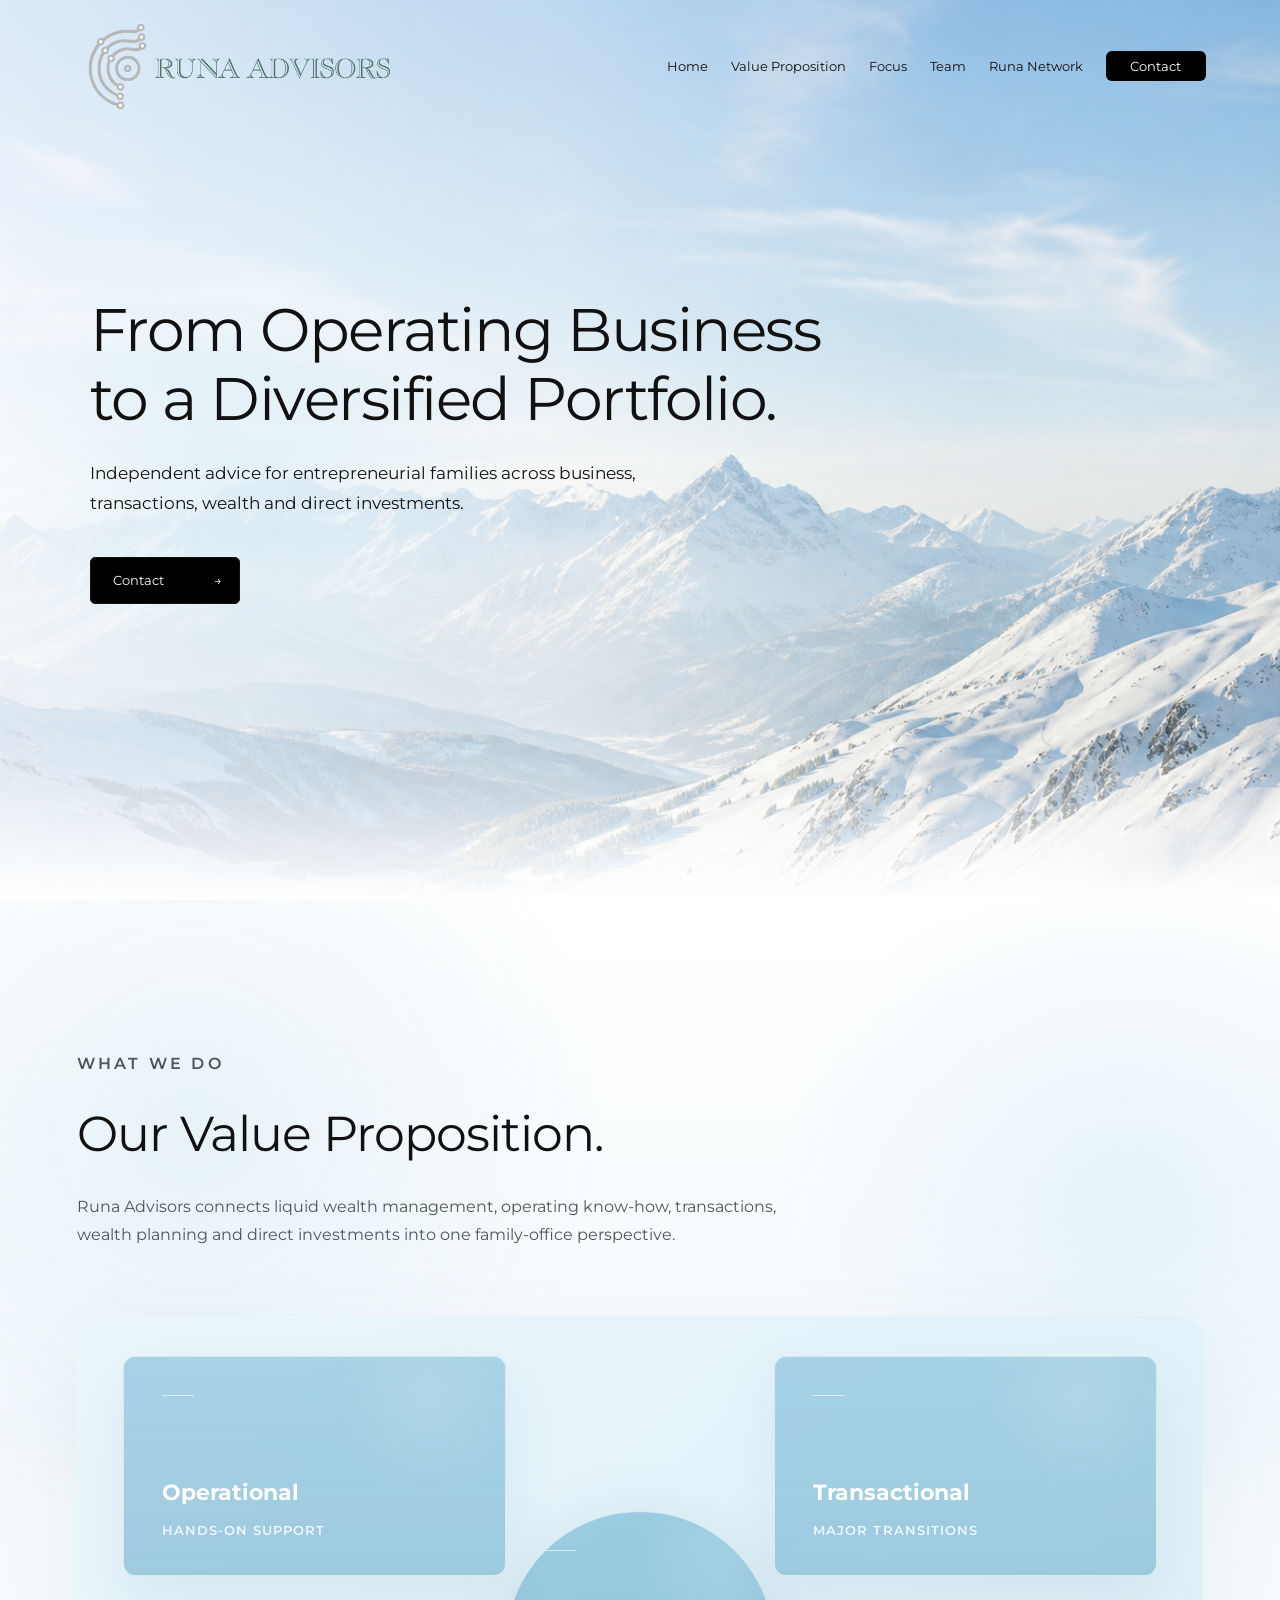
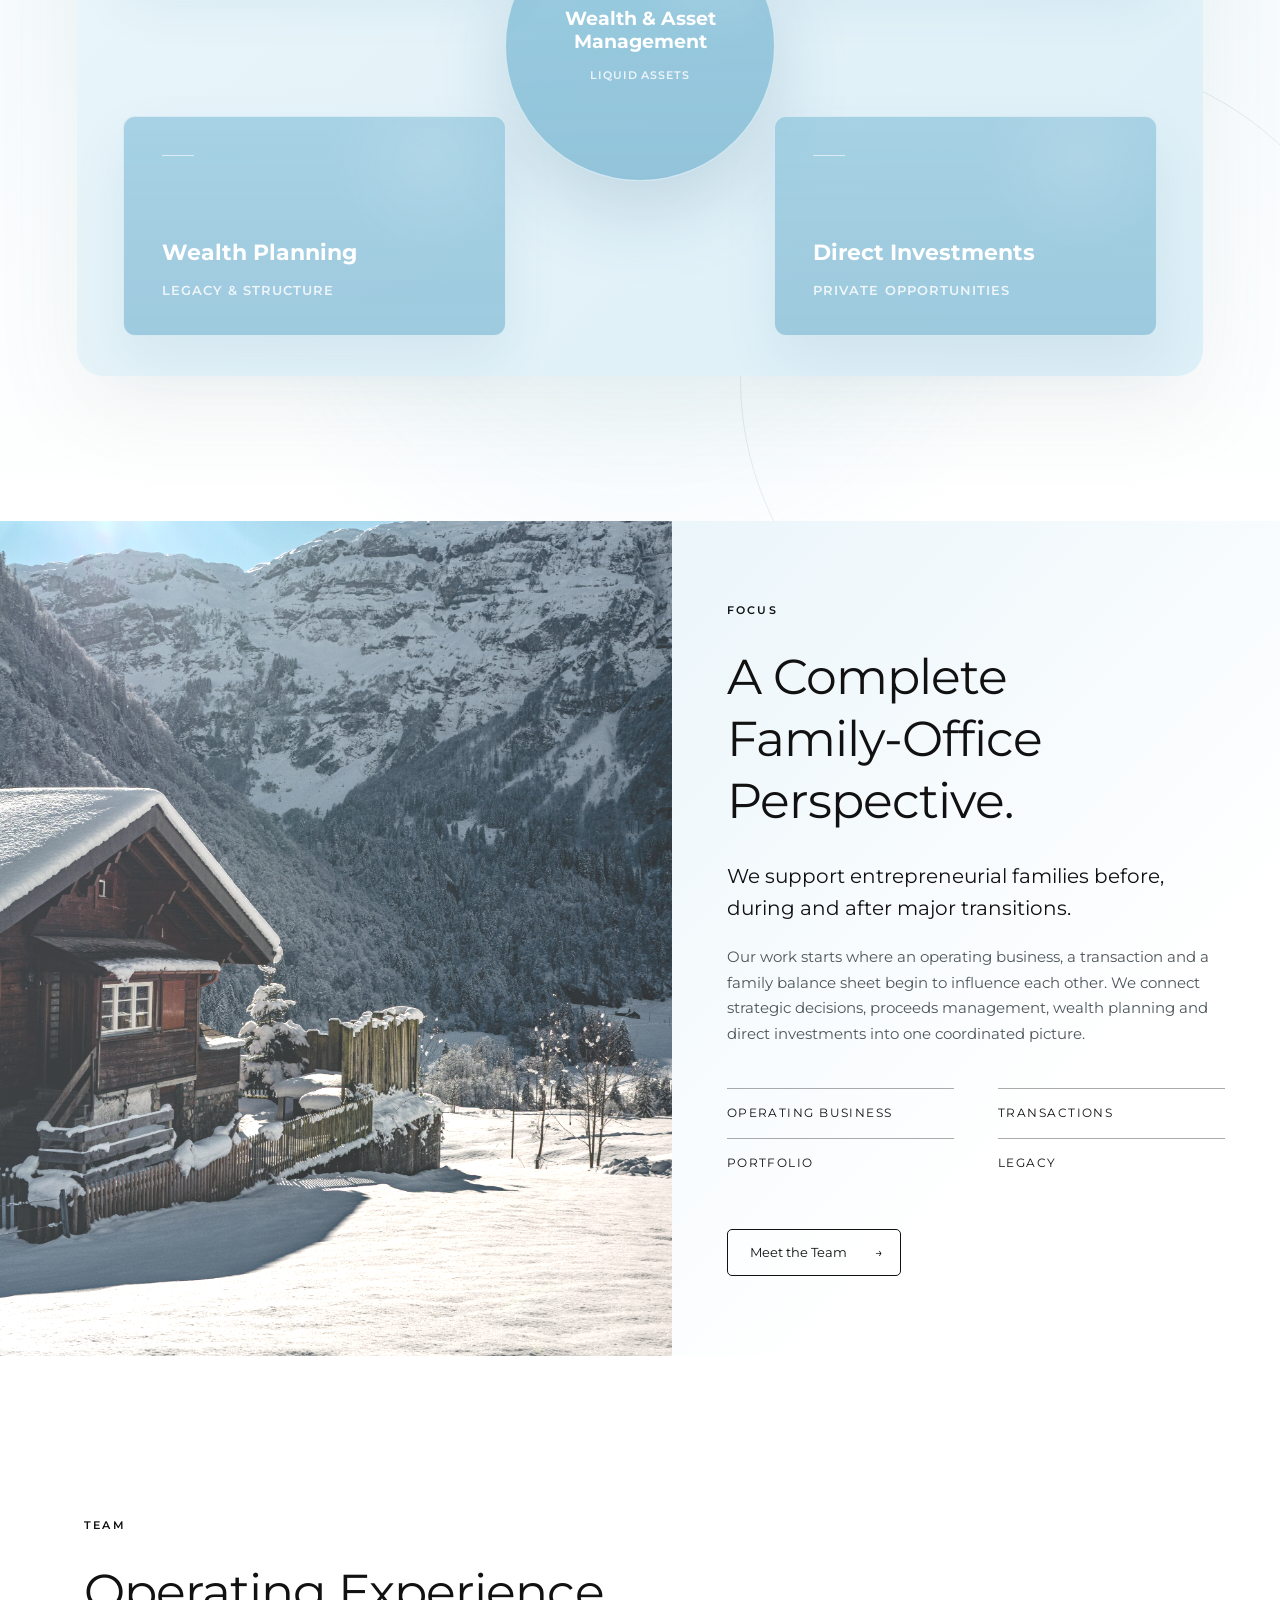
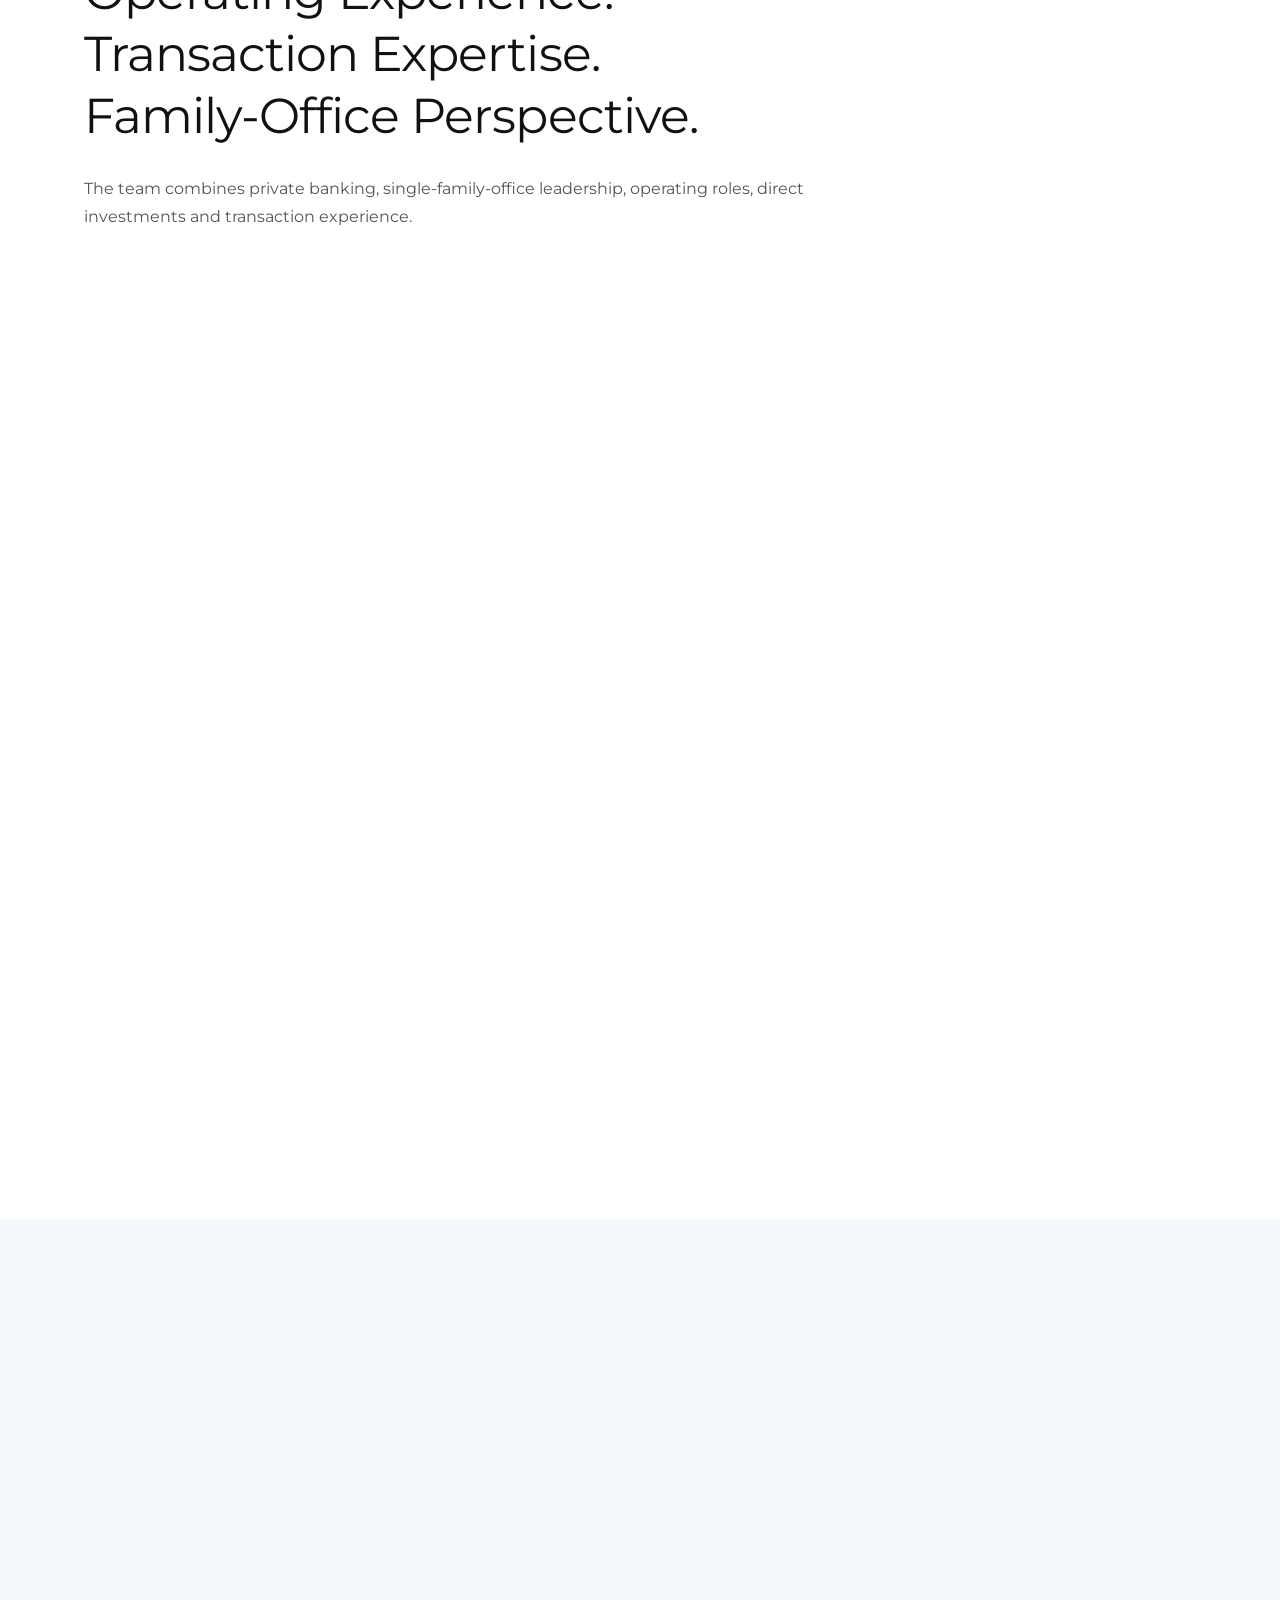
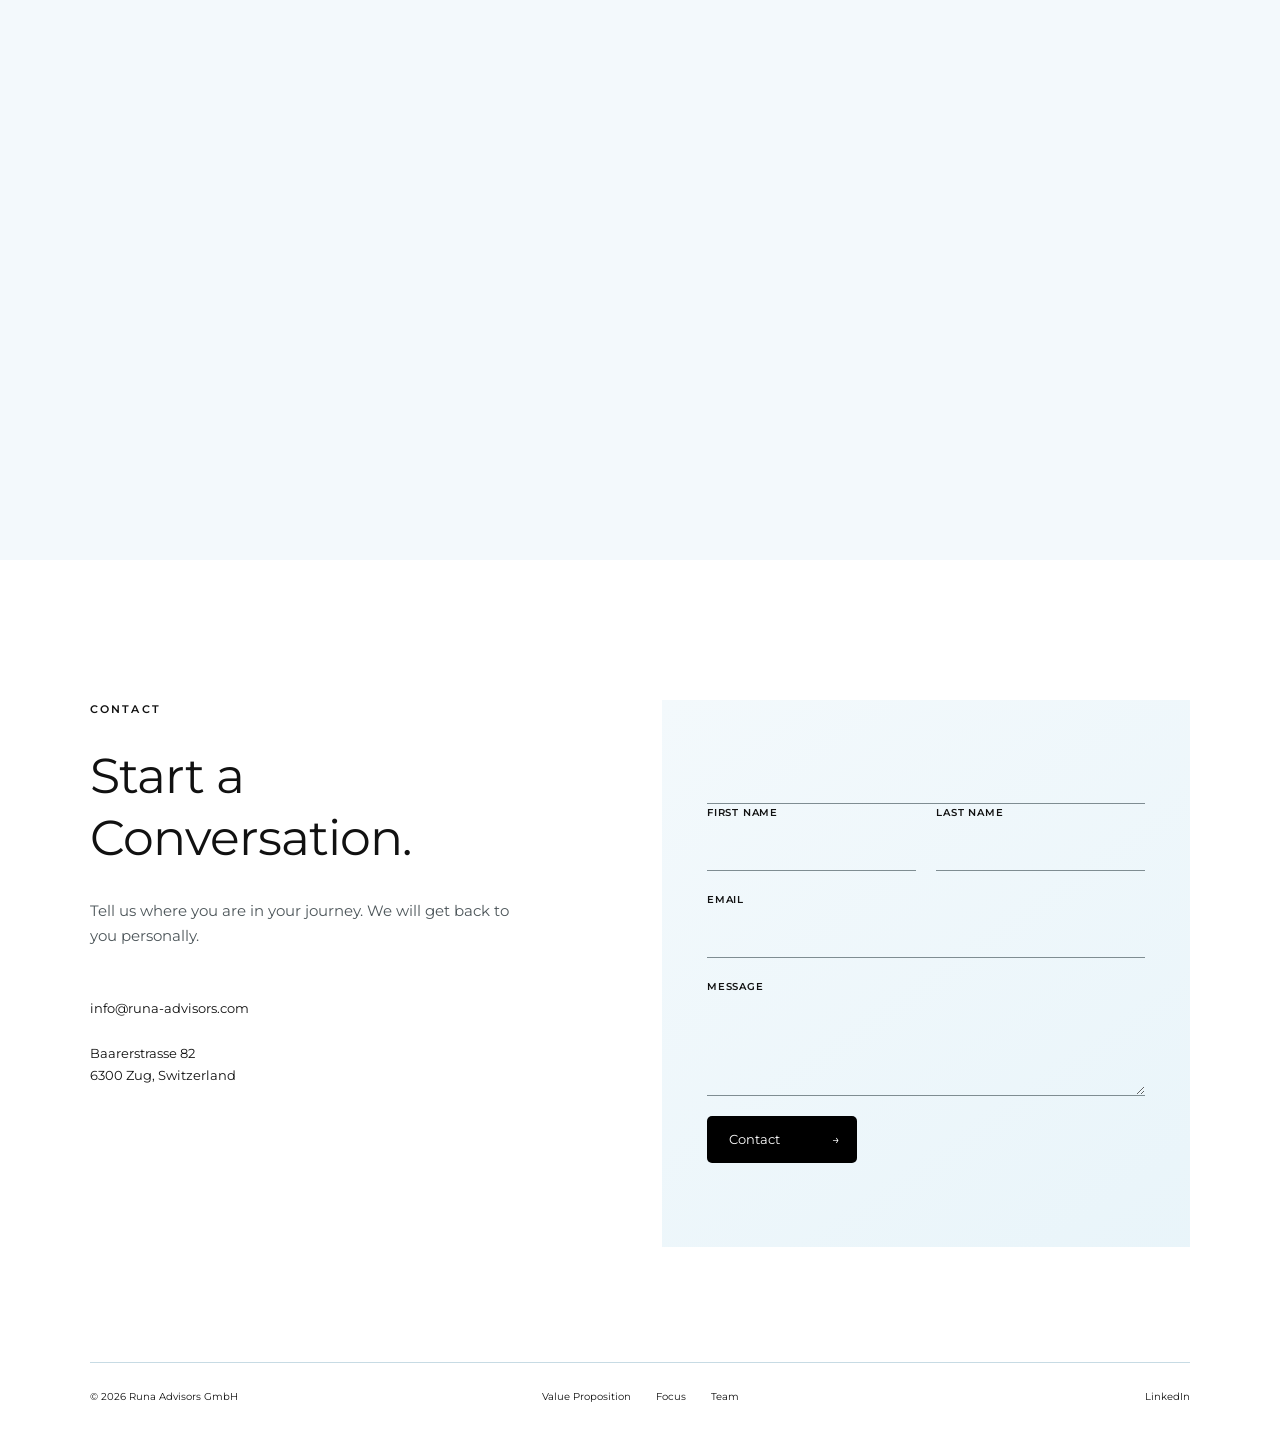
==== commit 88cca0e6: "Update Runa Advisors redesign" ====
--- a/index.html
+++ b/index.html
@@ -21,10 +21,10 @@
     </button>
     <nav class="nav" id="main-navigation" aria-label="Main navigation">
       <a href="#top">Home</a>
-      <a href="#diversity">Five Elements</a>
-      <a href="#solution">Our Focus</a>
-      <a href="#about">Who We Are</a>
-      <a href="#insight">Network</a>
+      <a href="#value-proposition">Value Proposition</a>
+      <a href="#focus">Focus</a>
+      <a href="#team">Team</a>
+      <a href="#runa-network">Runa Network</a>
       <a class="contact-pill" href="#contact">Contact</a>
     </nav>
   </header>
@@ -38,46 +38,41 @@
       </div>
     </section>
 
-    <section class="usp-section" id="diversity" aria-labelledby="usp-title">
+    <section class="usp-section" id="value-proposition" aria-labelledby="usp-title">
       <div class="usp-bg" aria-hidden="true"></div>
 
       <div class="usp-intro reveal">
         <p class="overline">WHAT WE DO</p>
-        <h2 id="usp-title">Our Five Elements of Value Proposition.</h2>
+        <h2 id="usp-title">Our Value Proposition.</h2>
         <p>Runa Advisors connects liquid wealth management, operating know-how, transactions, wealth planning and direct investments into one family-office perspective.</p>
       </div>
 
-      <div class="usp-map reveal" aria-label="Five Elements of Value Proposition">
+      <div class="usp-map reveal" aria-label="Value Proposition">
         <a class="usp-node" href="usp-wealth-asset-management.html">
-          <span class="usp-number">01</span>
           <strong>Wealth &amp; Asset Management</strong>
           <span class="usp-short">Liquid assets</span>
           <p>Independent coordination of banks, managers, reporting and risk view for the family&rsquo;s liquid wealth.</p>
         </a>
 
         <a class="usp-node" href="usp-operational.html">
-          <span class="usp-number">02</span>
           <strong>Operational</strong>
           <span class="usp-short">Hands-on support</span>
           <p>Interim CFO/CRO, active board support, restructuring, carve-outs, IPO preparation and trade-sale readiness.</p>
         </a>
 
         <a class="usp-node" href="usp-transactional.html">
-          <span class="usp-number">03</span>
           <strong>Transactional</strong>
           <span class="usp-short">Major transitions</span>
           <p>M&amp;A, IPO, trade sale or merger support from buyer outreach to negotiation, closing and proceeds management.</p>
         </a>
 
         <a class="usp-node" href="usp-wealth-planning.html">
-          <span class="usp-number">04</span>
           <strong>Wealth Planning</strong>
           <span class="usp-short">Legacy &amp; structure</span>
           <p>Succession, next generation, legal, tax, trust, fiduciary and financing topics coordinated with specialists.</p>
         </a>
 
         <a class="usp-node" href="usp-direct-investments.html">
-          <span class="usp-number">05</span>
           <strong>Direct Investments</strong>
           <span class="usp-short">Private opportunities</span>
           <p>Runa Direct Investments, club deals, co-investments and active representation of direct portfolios.</p>
@@ -85,10 +80,10 @@
       </div>
     </section>
 
-    <section class="focus" id="solution">
+    <section class="focus" id="focus">
       <div class="focus-image reveal" role="img" aria-label="Swiss alpine chalet with mountain landscape"></div>
       <div class="focus-copy reveal">
-        <p class="overline">OUR FOCUS</p>
+        <p class="overline">FOCUS</p>
         <h2>A Complete<br>Family-Office Perspective.</h2>
         <p class="focus-lead">We support entrepreneurial families before, during and after major transitions.</p>
         <p>Our work starts where an operating business, a transaction and a family balance sheet begin to influence each other. We connect strategic decisions, proceeds management, wealth planning and direct investments into one coordinated picture.</p>
@@ -98,13 +93,13 @@
           <span>Portfolio</span>
           <span>Legacy</span>
         </div>
-        <a class="button button-outline" href="#about">Meet the Team <span aria-hidden="true">→</span></a>
-      </div>
-    </section>
-
-    <section class="team section" id="about">
+        <a class="button button-outline" href="#team">Meet the Team <span aria-hidden="true">→</span></a>
+      </div>
+    </section>
+
+    <section class="team section" id="team">
       <div class="section-intro team-intro reveal">
-        <p class="overline">WHO WE ARE</p>
+        <p class="overline">TEAM</p>
         <h2>Operating Experience.<br>Transaction Expertise.<br>Family-Office Perspective.</h2>
         <p>The team combines private banking, single-family-office leadership, operating roles, direct investments and transaction experience.</p>
       </div>
@@ -179,7 +174,7 @@
       </div>
     </section>
 
-    <section class="insight" id="insight">
+    <section class="insight" id="runa-network">
       <div class="insight-heading reveal">
         <p class="overline">THE RUNA NETWORK</p>
         <h2>Swiss-Based.<br>Globally Connected.</h2>
@@ -188,7 +183,7 @@
       <div class="insight-media reveal" aria-hidden="true"></div>
       <div class="facts">
         <div class="fact reveal"><strong>350+</strong><span>Families &amp;<br>Partners</span></div>
-        <div class="fact reveal"><strong>35+</strong><span>Years in<br>the Industry</span></div>
+        <div class="fact reveal"><strong>100+</strong><span>Years in<br>the Industry</span></div>
         <div class="fact reveal"><strong>250+</strong><span>Qualified Service<br>Providers</span></div>
         <div class="fact reveal"><strong>CH</strong><span>Based in Zug.<br>Globally Connected.</span></div>
       </div>
@@ -207,7 +202,11 @@
         </div>
       </div>
 
-      <form class="contact-form reveal">
+      <form class="contact-form reveal" action="https://formsubmit.co/constantin.dieringer@gmail.com" method="POST">
+        <input type="hidden" name="_subject" value="New contact request from Runa Advisors website">
+        <input type="hidden" name="_template" value="table">
+        <input type="hidden" name="_captcha" value="false">
+        <input class="form-honey" type="text" name="_honey" tabindex="-1" autocomplete="off" aria-hidden="true">
         <div class="field-row">
           <label>First Name<input name="firstName" autocomplete="given-name" required></label>
           <label>Last Name<input name="lastName" autocomplete="family-name" required></label>
@@ -222,9 +221,9 @@
     <div class="footer-bottom">
       <span>© 2026 Runa Advisors GmbH</span>
       <nav aria-label="Footer navigation">
-        <a href="#diversity">Five Elements</a>
-        <a href="#solution">Our Focus</a>
-        <a href="#about">Who We Are</a>
+        <a href="#value-proposition">Value Proposition</a>
+        <a href="#focus">Focus</a>
+        <a href="#team">Team</a>
       </nav>
       <a href="https://www.linkedin.com/" aria-label="Runa Advisors on LinkedIn">LinkedIn</a>
     </div>
--- a/styles.css
+++ b/styles.css
@@ -268,16 +268,6 @@
 }
 .usp-node:hover::after,
 .usp-node:focus-visible::after { opacity: .9; }
-.usp-number {
-  position: relative;
-  z-index: 1;
-  margin-bottom: 24px;
-  color: rgba(255,255,255,.78);
-  font-size: 12px;
-  font-weight: 700;
-  letter-spacing: .18em;
-}
-.usp-node:nth-child(1) .usp-number { margin-bottom: 16px; }
 .usp-node strong {
   position: relative;
   z-index: 1;
@@ -490,14 +480,6 @@
   color: var(--muted);
   font-size: 12px;
   letter-spacing: .12em;
-  text-transform: uppercase;
-}
-.usp-page-kicker {
-  margin-bottom: 24px;
-  color: var(--logo-green);
-  font-size: 12px;
-  font-weight: 700;
-  letter-spacing: .2em;
   text-transform: uppercase;
 }
 .usp-page-hero h1 {
@@ -632,7 +614,7 @@
   background: linear-gradient(105deg, rgba(143,197,221,.32), rgba(221,239,247,.18) 62%, rgba(255,255,255,0));
 }
 .usp-info-card::before {
-  content: counter(uspChapter, decimal-leading-zero);
+  content: "";
   position: absolute;
   left: 0;
   top: 0;
@@ -769,6 +751,7 @@
 .contact-form input:focus, .contact-form textarea:focus { border-bottom-color: var(--ink); }
 .contact-form .button { border: 0; }
 .form-message { min-height: 25px; margin: 14px 0 0; font-size: 12px; }
+.form-honey { display: none; }
 .footer-bottom {
   margin-top: 115px;
   padding-top: 25px;
@@ -1173,7 +1156,7 @@
   grid-column: 2;
 }
 .usp-info-card::before {
-  content: counter(uspChapter, decimal-leading-zero);
+  content: "";
   position: absolute;
   left: 0;
   top: 92px;
@@ -1506,9 +1489,6 @@
 }
 .back-link {
   margin-bottom: 78px;
-}
-.usp-page-kicker {
-  margin-bottom: 22px;
 }
 .usp-page-hero h1 {
   max-width: 780px;
@@ -1583,7 +1563,7 @@
   transform: none;
 }
 .usp-info-card::before {
-  content: counter(uspChapter, decimal-leading-zero);
+  content: "";
   position: static;
   display: block;
   width: auto;
@@ -2262,6 +2242,11 @@
   }
 }
 
+.usp-page-main .usp-info-card::before {
+  display: none !important;
+  content: none !important;
+}
+
 @media (prefers-reduced-motion: reduce) {
   html { scroll-behavior: auto; }
   *, *::before, *::after { animation-duration: .01ms !important; transition-duration: .01ms !important; }
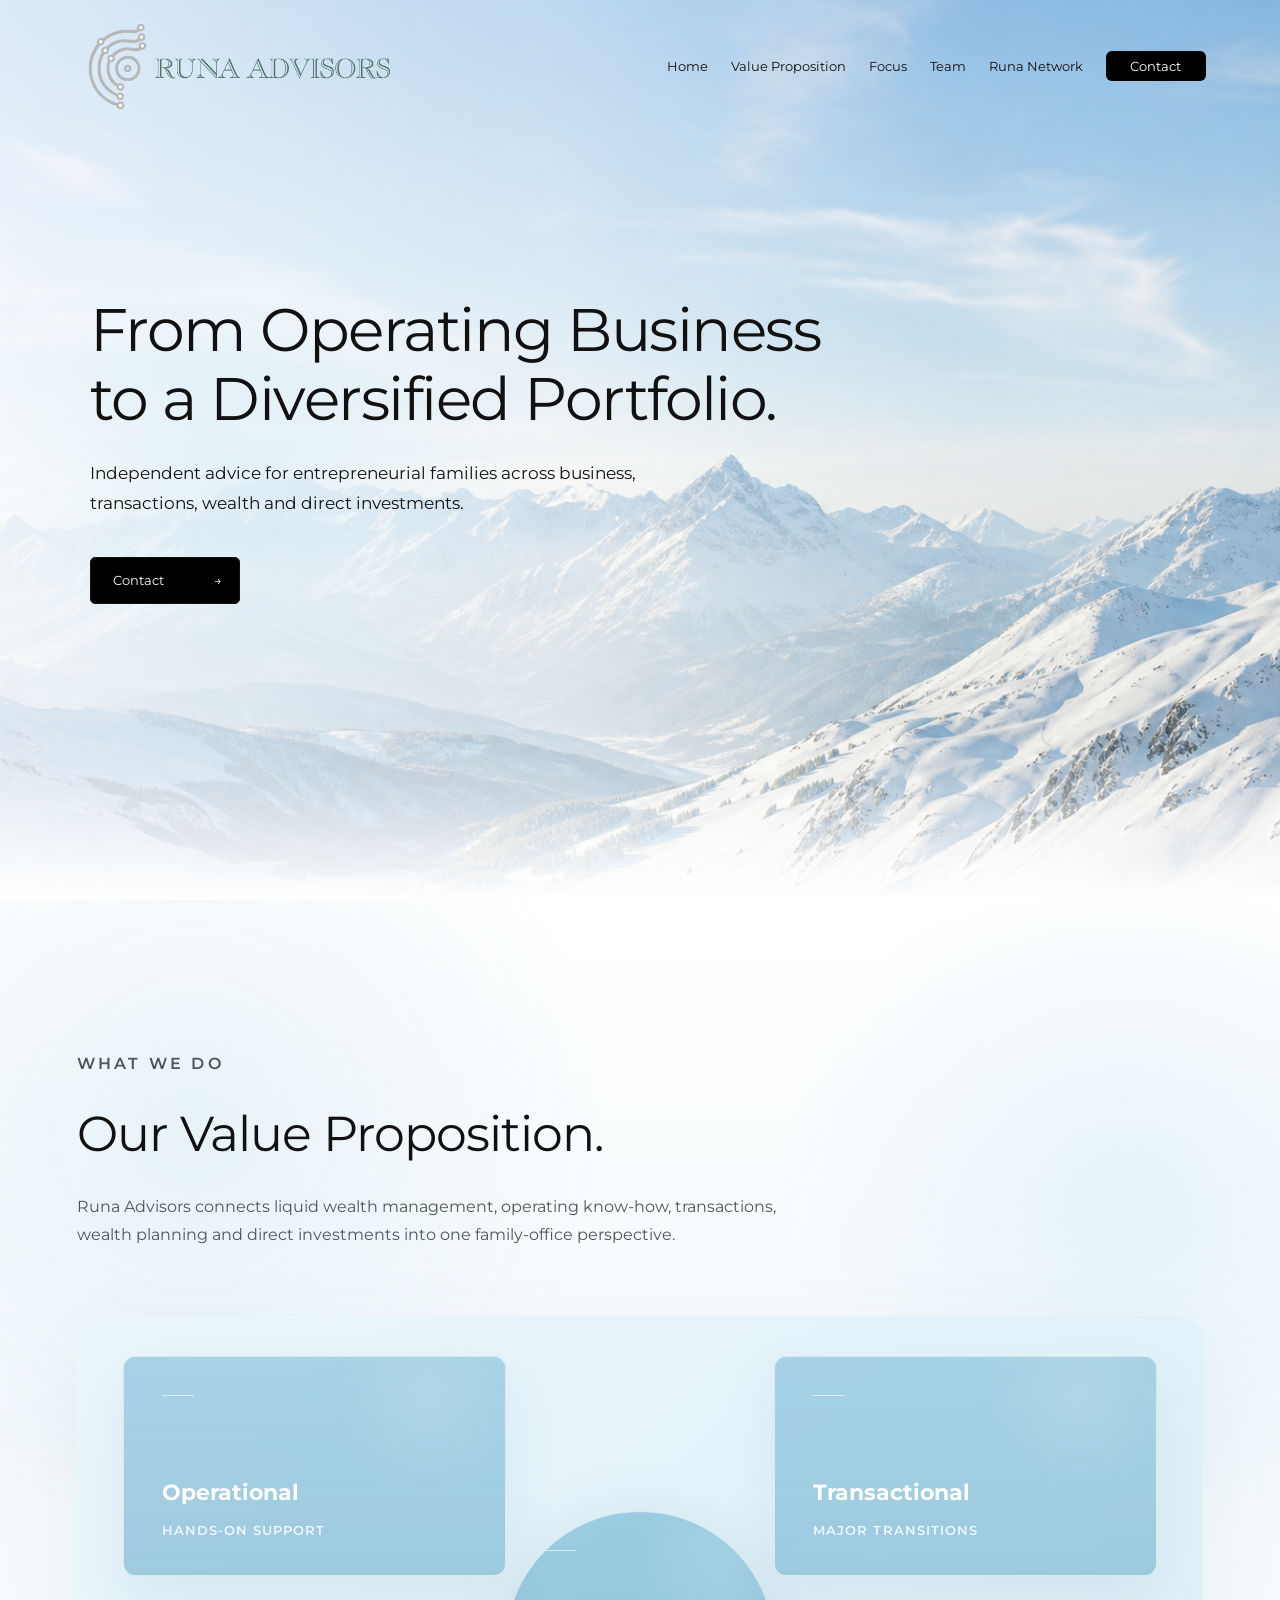
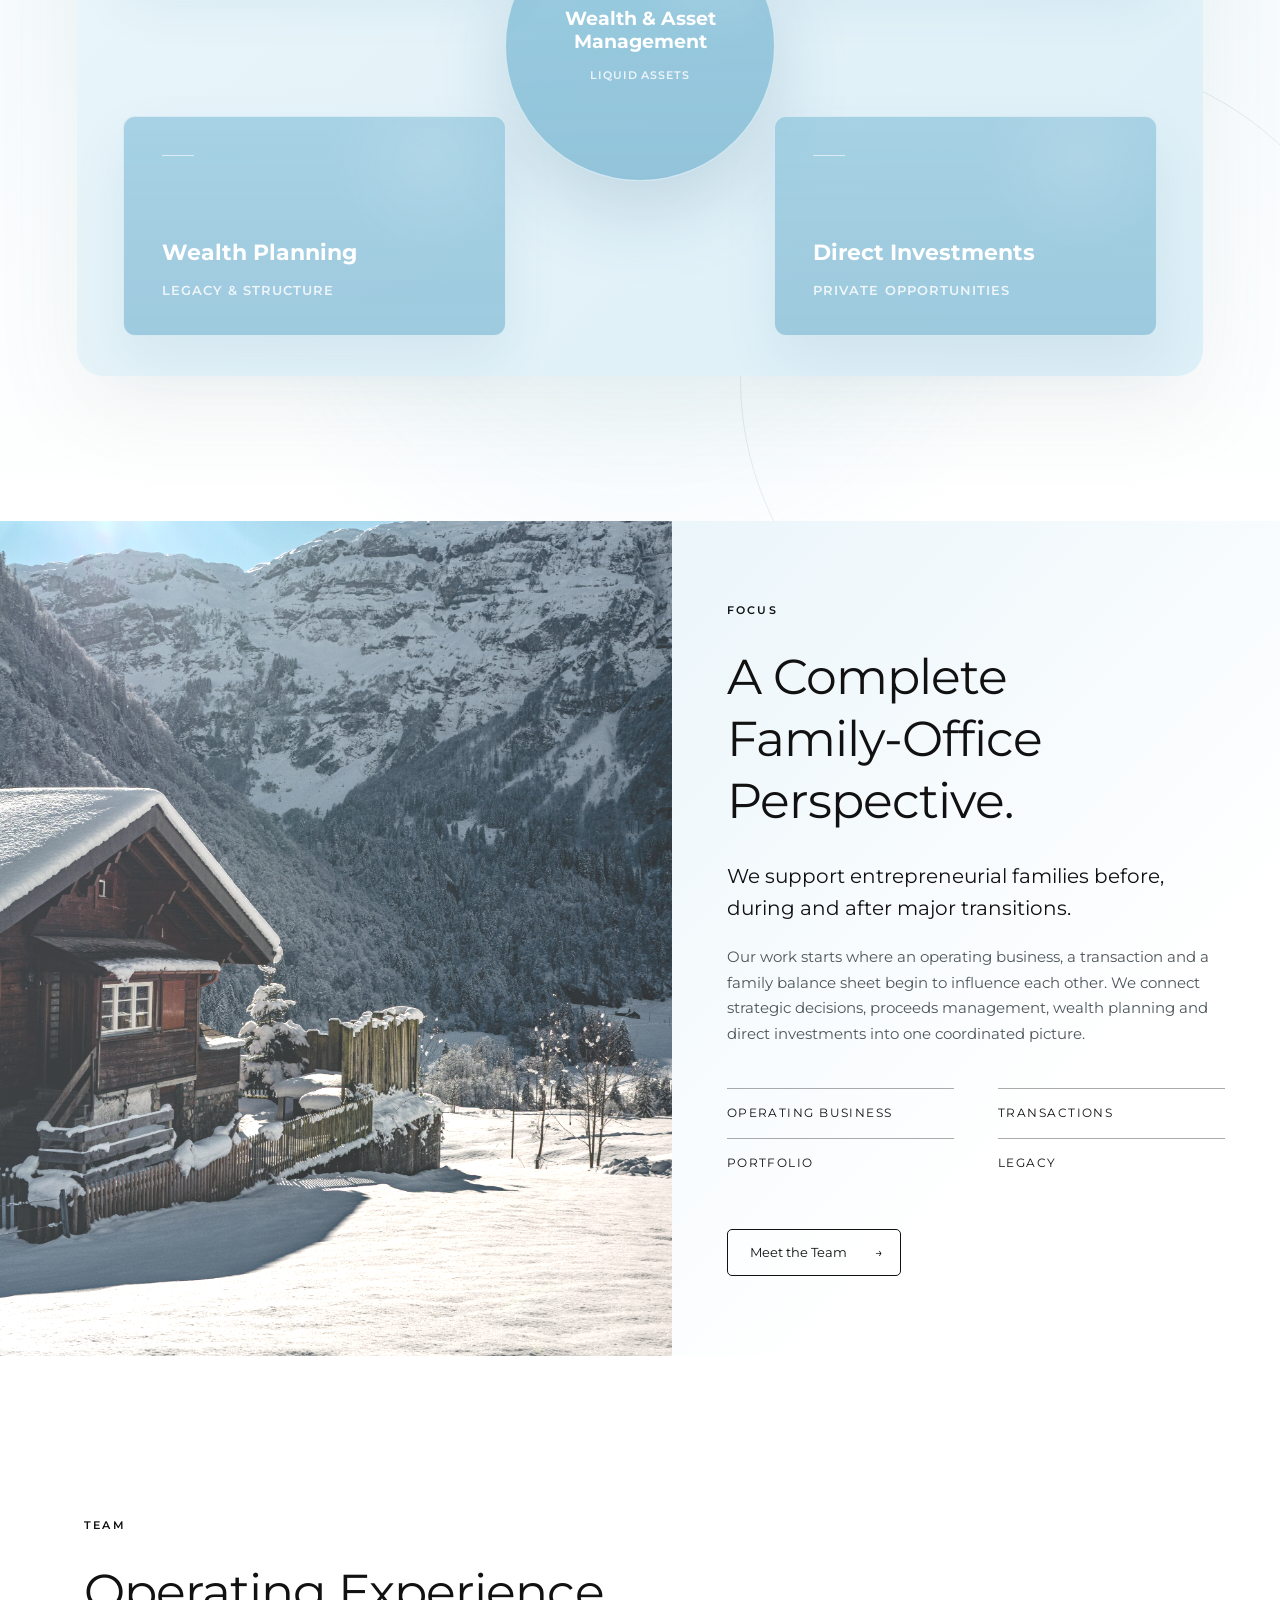
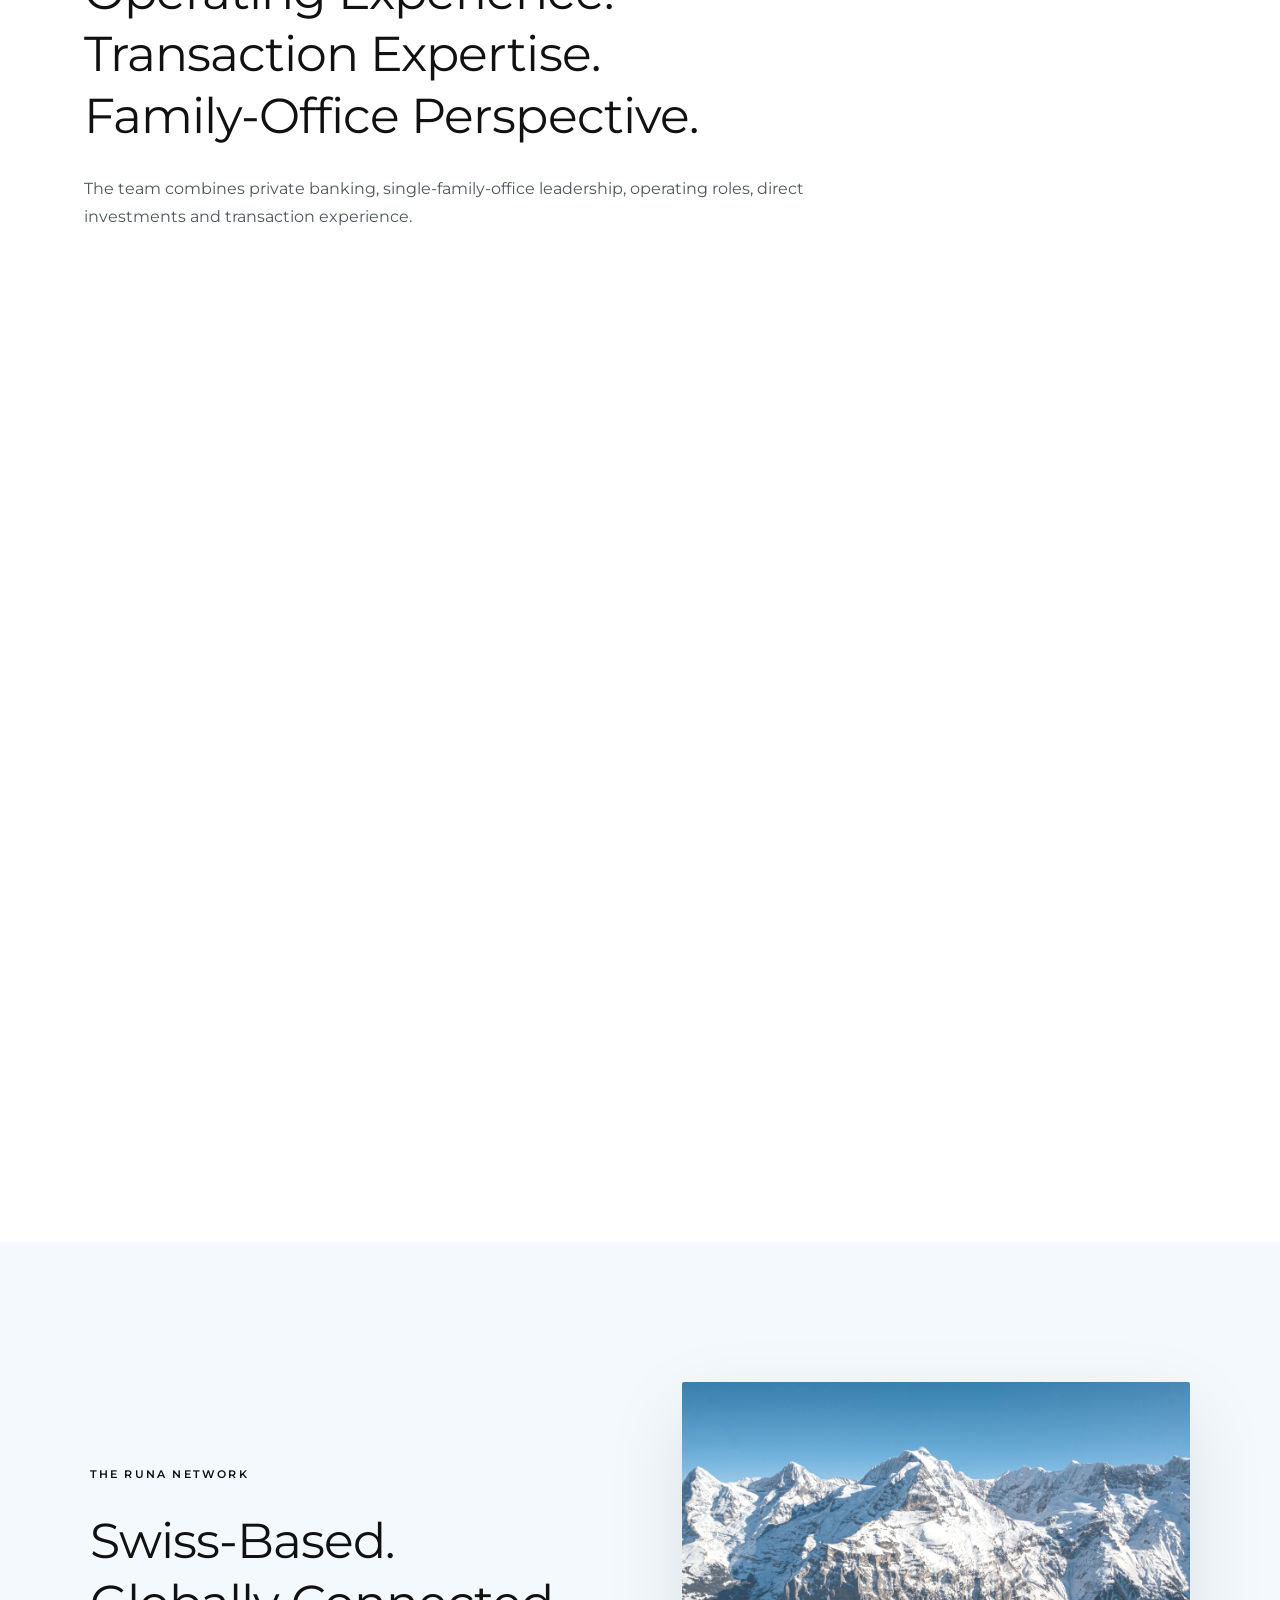
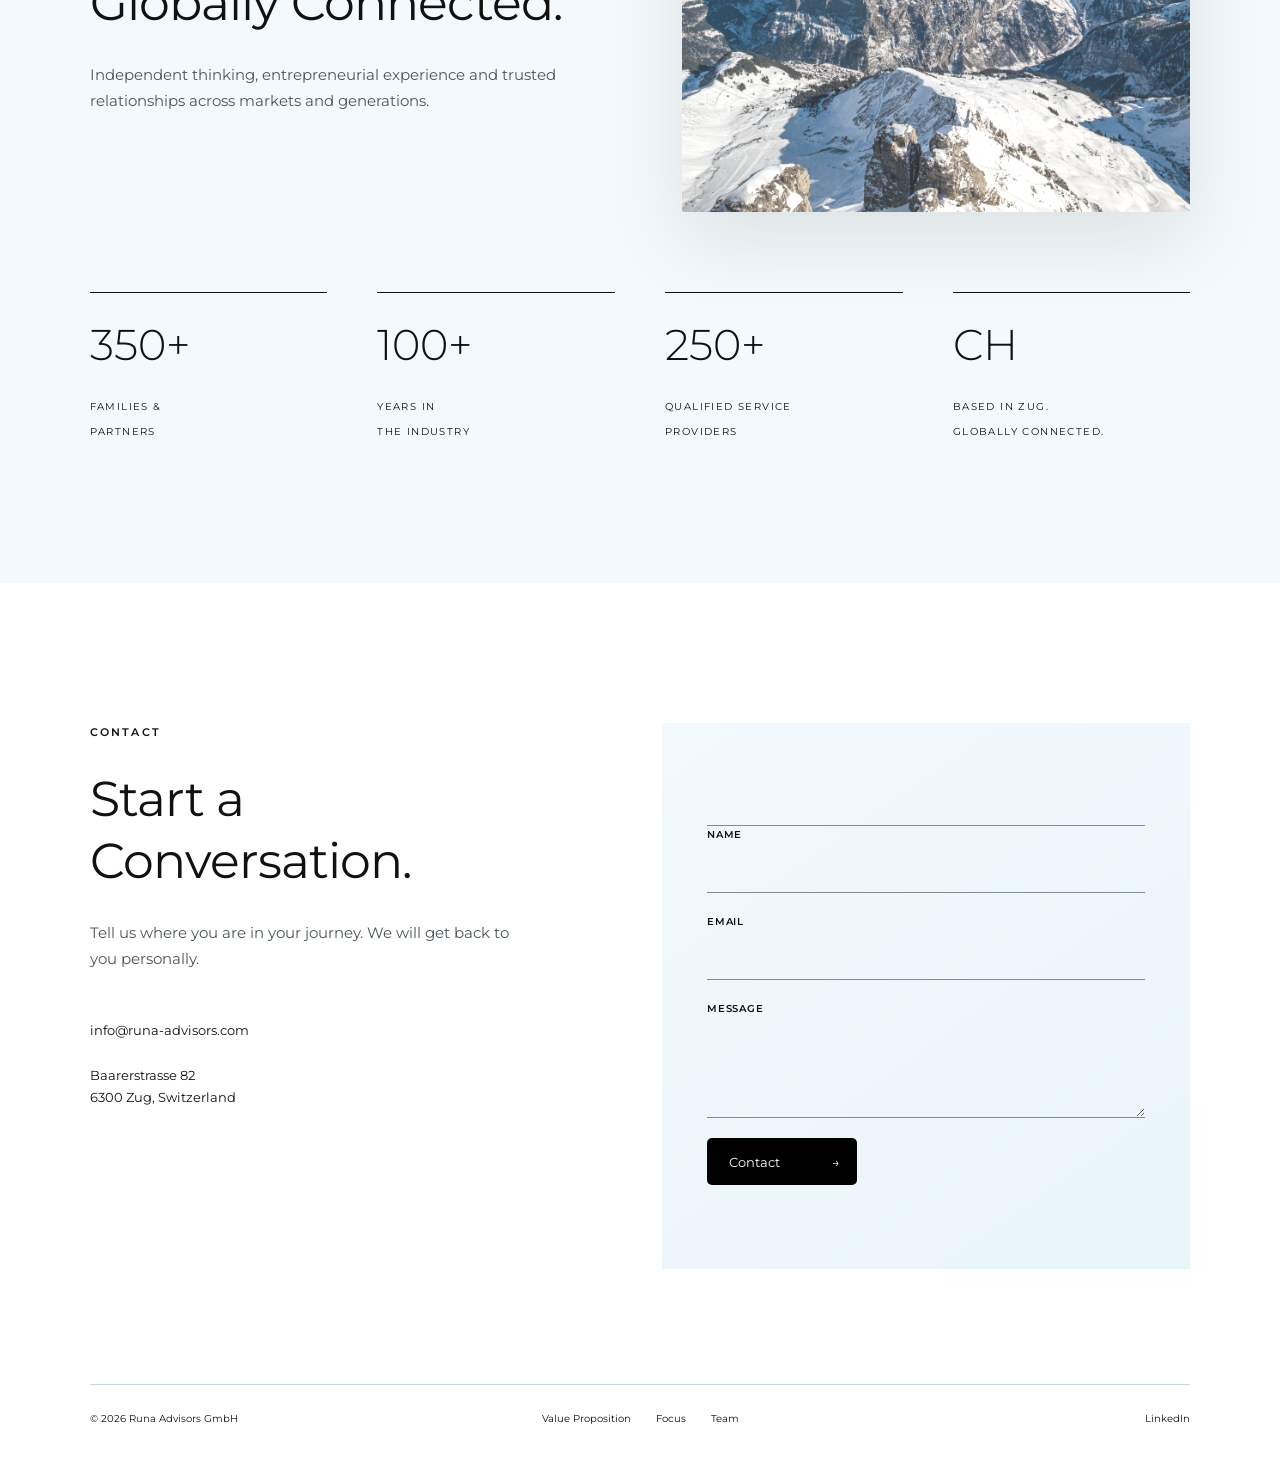
==== commit 103d4e05: "Subpages angepasst" ====
--- a/index.html
+++ b/index.html
@@ -111,12 +111,12 @@
             <h3>Stefan Muelheim</h3>
             <p class="role">Partner</p>
             <ul>
-              <li>30+ years in Family Office and UHNW Advisory.</li>
-              <li>Advises entrepreneurs on wealth growth, structuring and transitions.</li>
-              <li>Board-level experience from a global investment bank.</li>
-              <li>Hands-on leadership of single- and multi-family office structures.</li>
-              <li>Track record in governance, asset allocation and cross-border situations.</li>
-              <li>Trusted sparring partner across Switzerland, Germany, the UK and Europe.</li>
+              <li>40+ years across institutional capital markets, private banking, and single family office</li>
+              <li>BaFin-approved Board Member, Citigroup Global Markets Deutschland &mdash; &euro;240M revenues, 160 staff</li>
+              <li>Member, Exchange Council of Eurex Deutschland (statutory board with veto rights)</li>
+              <li>Founder &amp; CEO, Single Family Office, Mayfair London</li>
+              <li>Founding Partner, Runa Advisors &mdash; boutique advisory for international UHNW families</li>
+              <li>Alumni: Deutsche Bank &middot; Dillon Read &middot; Salomon Brothers &middot; Citigroup &middot; Bedrock Group</li>
             </ul>
             <a href="mailto:info@runa-advisors.com">Connect <span aria-hidden="true">→</span></a>
           </div>
@@ -145,10 +145,11 @@
             <h3>Christopher Knothe</h3>
             <p class="role">Partner</p>
             <ul>
-              <li>DIX Global, Family Office centric direct investment / club deal platform in JV with two Single Family Offices.</li>
-              <li>Focus on direct investments (VC/PE/PD and real assets) globally, debt solutions, financing and banking service solutions for Family Offices and entrepreneurial families.</li>
-              <li>Senior Advisor for 3 international Single Family Offices (succession planning, wealth &amp; tax planning, alternative investments).</li>
-              <li>Former Managing Director at Swiss Private Bank, managing P&amp;L of 2.5Bn in AuM.</li>
+              <li>MBA and economics background with early experience in financial-services management consulting.</li>
+              <li>Senior private banking roles across UBS, Coutts and UBP, advising entrepreneurial families and UHNW clients.</li>
+              <li>Hedge fund experience with Man Group London and a strong network across alternative investments.</li>
+              <li>Founder and entrepreneur behind DIX Global, a family-office direct investment and club-deal platform.</li>
+              <li>Deep network at the Liechtenstein financial centre across foundation structuring, fiduciary services and wealth management.</li>
             </ul>
             <a href="#contact">Connect <span aria-hidden="true">→</span></a>
           </div>
@@ -160,13 +161,10 @@
             <h3>Ruben Donath</h3>
             <p class="role">COO</p>
             <ul>
-              <li>Strategic advisor and digital consultant.</li>
-              <li>Early stage start-up advisor.</li>
-              <li>Fintech interim Head of Marketing.</li>
-              <li>UBS AG, Zurich - Senior Marketing Director Sustainable &amp; Impact Investing.</li>
-              <li>UFA AG, Berlin - Head of Entertainment Marketing &amp; Business Development.</li>
-              <li>Global network to Hollywood entertainment intellectual property&rsquo;s.</li>
-              <li>Sustainable and plant-based food tech advocate for many years.</li>
+              <li>Senior Marketing Director Sustainable &amp; Impact Investing at UBS AG Zurich.</li>
+              <li>Strategic advisor and digital consultant for growth, positioning and transformation topics.</li>
+              <li>Interim Head of Marketing for fintech and early-stage venture environments.</li>
+              <li>Alumnus of ArtCenter College of Design with an American-German background.</li>
             </ul>
             <a href="#contact">Connect <span aria-hidden="true">→</span></a>
           </div>
@@ -207,10 +205,7 @@
         <input type="hidden" name="_template" value="table">
         <input type="hidden" name="_captcha" value="false">
         <input class="form-honey" type="text" name="_honey" tabindex="-1" autocomplete="off" aria-hidden="true">
-        <div class="field-row">
-          <label>First Name<input name="firstName" autocomplete="given-name" required></label>
-          <label>Last Name<input name="lastName" autocomplete="family-name" required></label>
-        </div>
+        <label>Name<input name="name" autocomplete="name" required></label>
         <label>Email<input type="email" name="email" autocomplete="email" required></label>
         <label>Message<textarea name="message" rows="4" required></textarea></label>
         <button class="button button-dark" type="submit">Contact <span aria-hidden="true">→</span></button>
@@ -225,7 +220,7 @@
         <a href="#focus">Focus</a>
         <a href="#team">Team</a>
       </nav>
-      <a href="https://www.linkedin.com/" aria-label="Runa Advisors on LinkedIn">LinkedIn</a>
+      <a href="https://www.linkedin.com/company/runa-advisors/" aria-label="Runa Advisors on LinkedIn">LinkedIn</a>
     </div>
   </footer>
 
--- a/styles.css
+++ b/styles.css
@@ -734,7 +734,6 @@
 .contact-details { margin-top: 48px; display: flex; flex-direction: column; align-items: flex-start; gap: 13px; font-size: 13px; }
 .contact-details address { margin-top: 10px; font-style: normal; }
 .contact-form { padding: 45px; background: linear-gradient(145deg, var(--ice), rgba(221,239,247,.65)); }
-.field-row { display: grid; grid-template-columns: 1fr 1fr; gap: 20px; }
 .contact-form label { margin-bottom: 20px; display: block; font-size: 10px; font-weight: 600; letter-spacing: .08em; text-transform: uppercase; }
 .contact-form input, .contact-form textarea {
   width: 100%;
@@ -973,7 +972,6 @@
   .usp-next-row { flex-direction: column; }
   footer { padding-top: 100px; }
   .contact-form { padding: 30px 22px; }
-  .field-row { grid-template-columns: 1fr; gap: 0; }
   .footer-bottom { grid-template-columns: 1fr; gap: 18px; }
   .footer-bottom nav { order: -1; flex-wrap: wrap; }
   .footer-bottom > a { justify-self: start; }
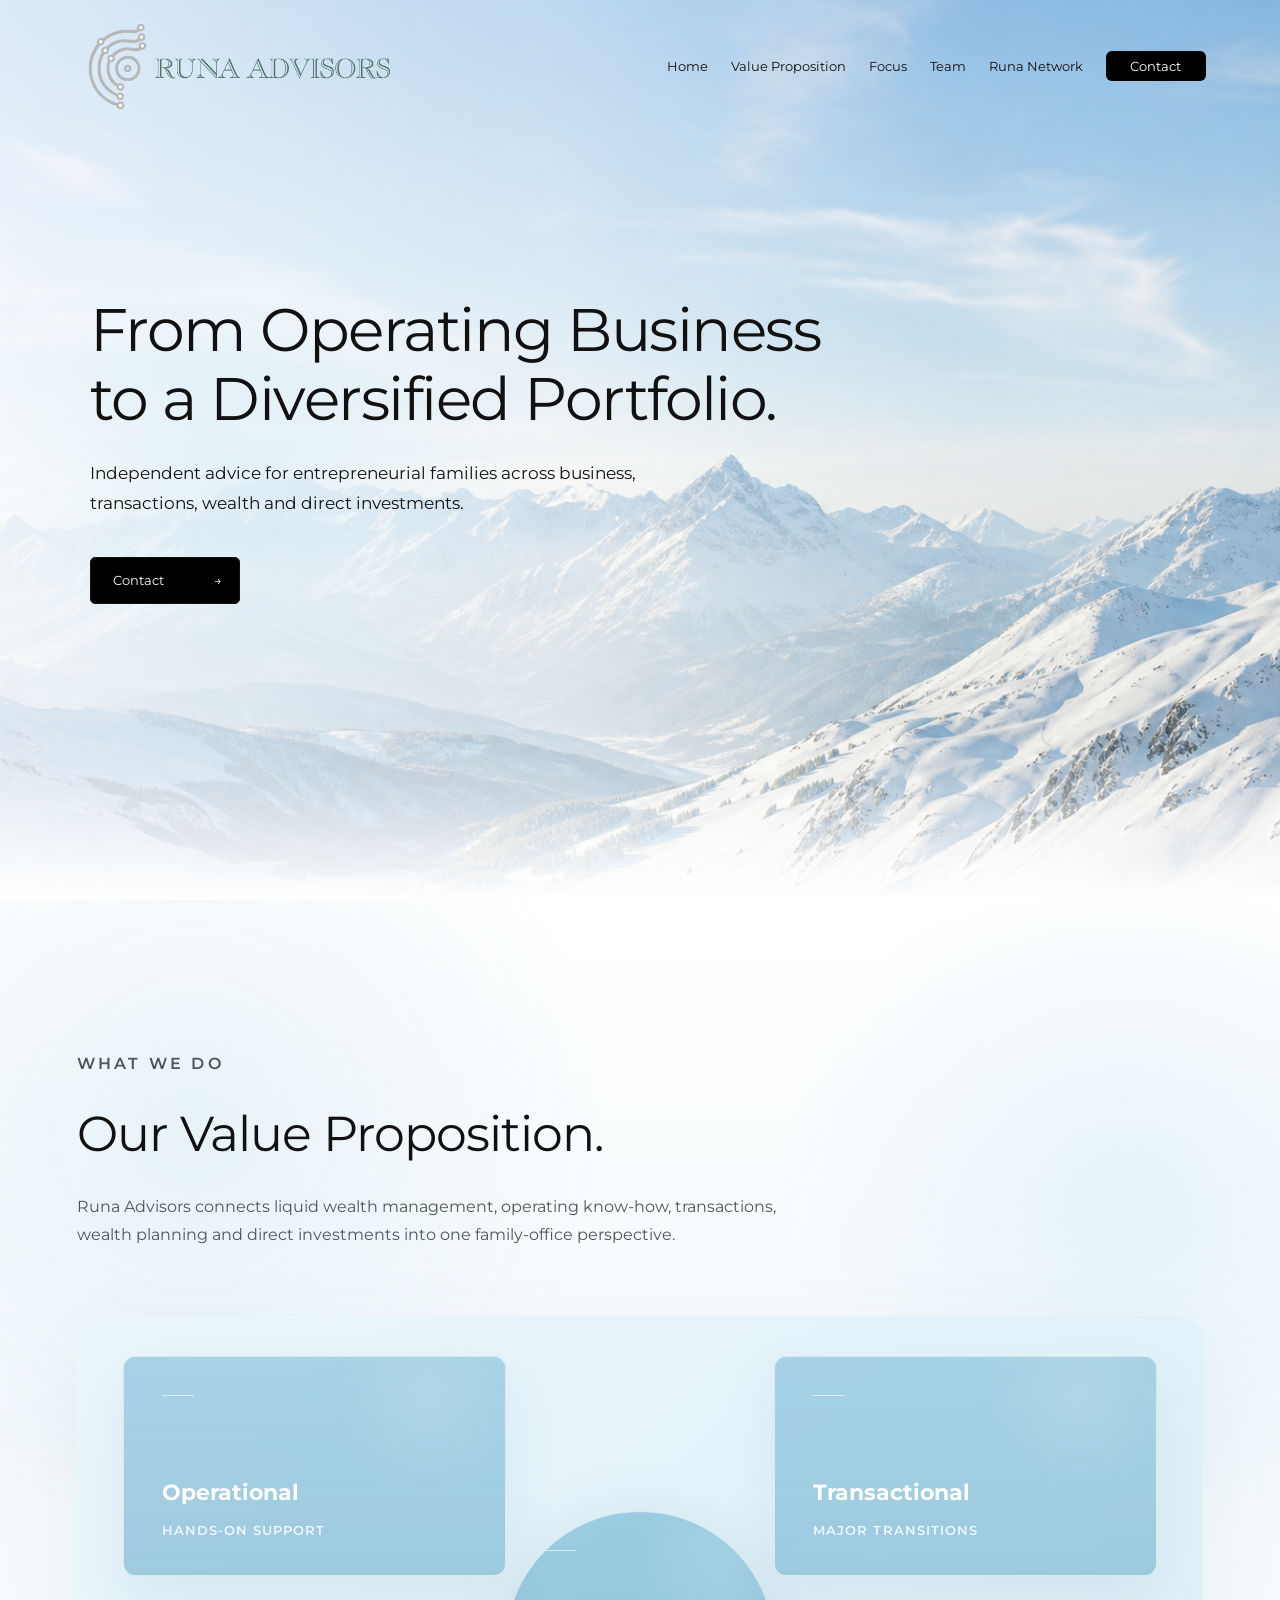
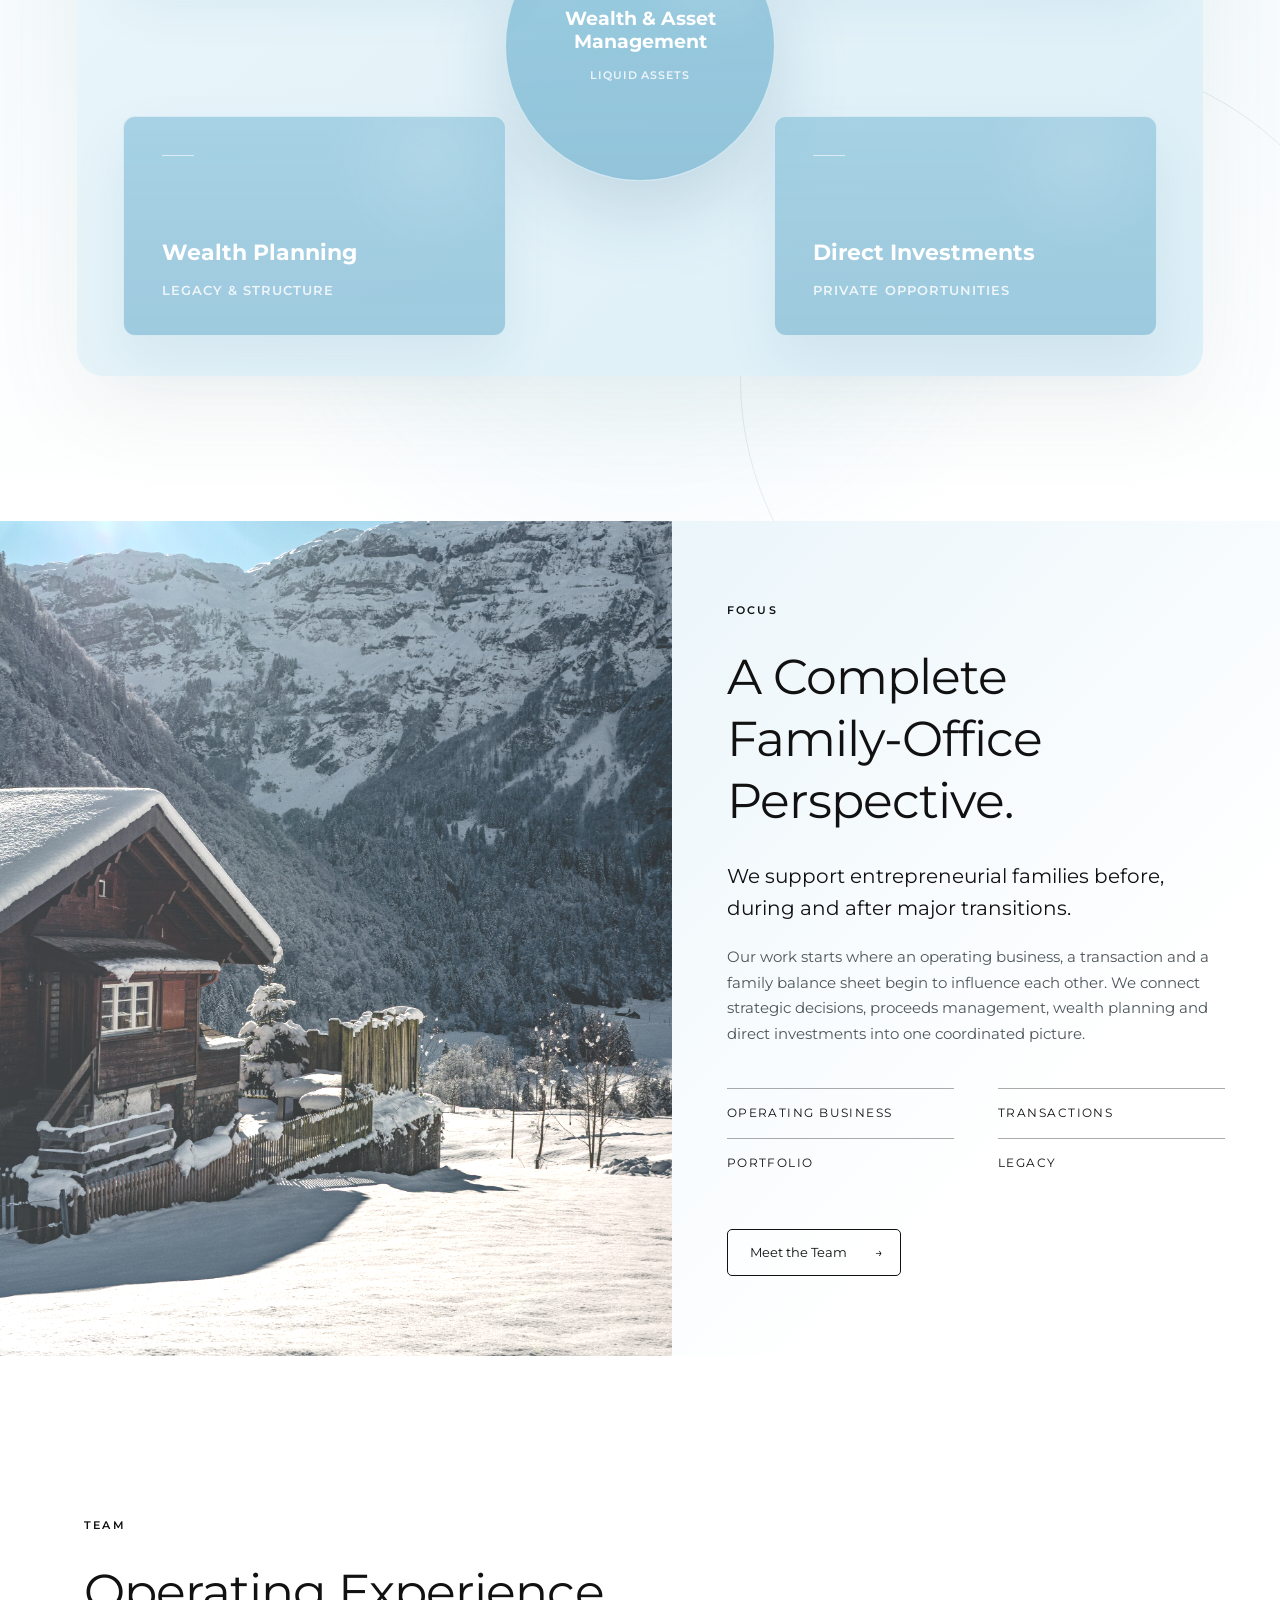
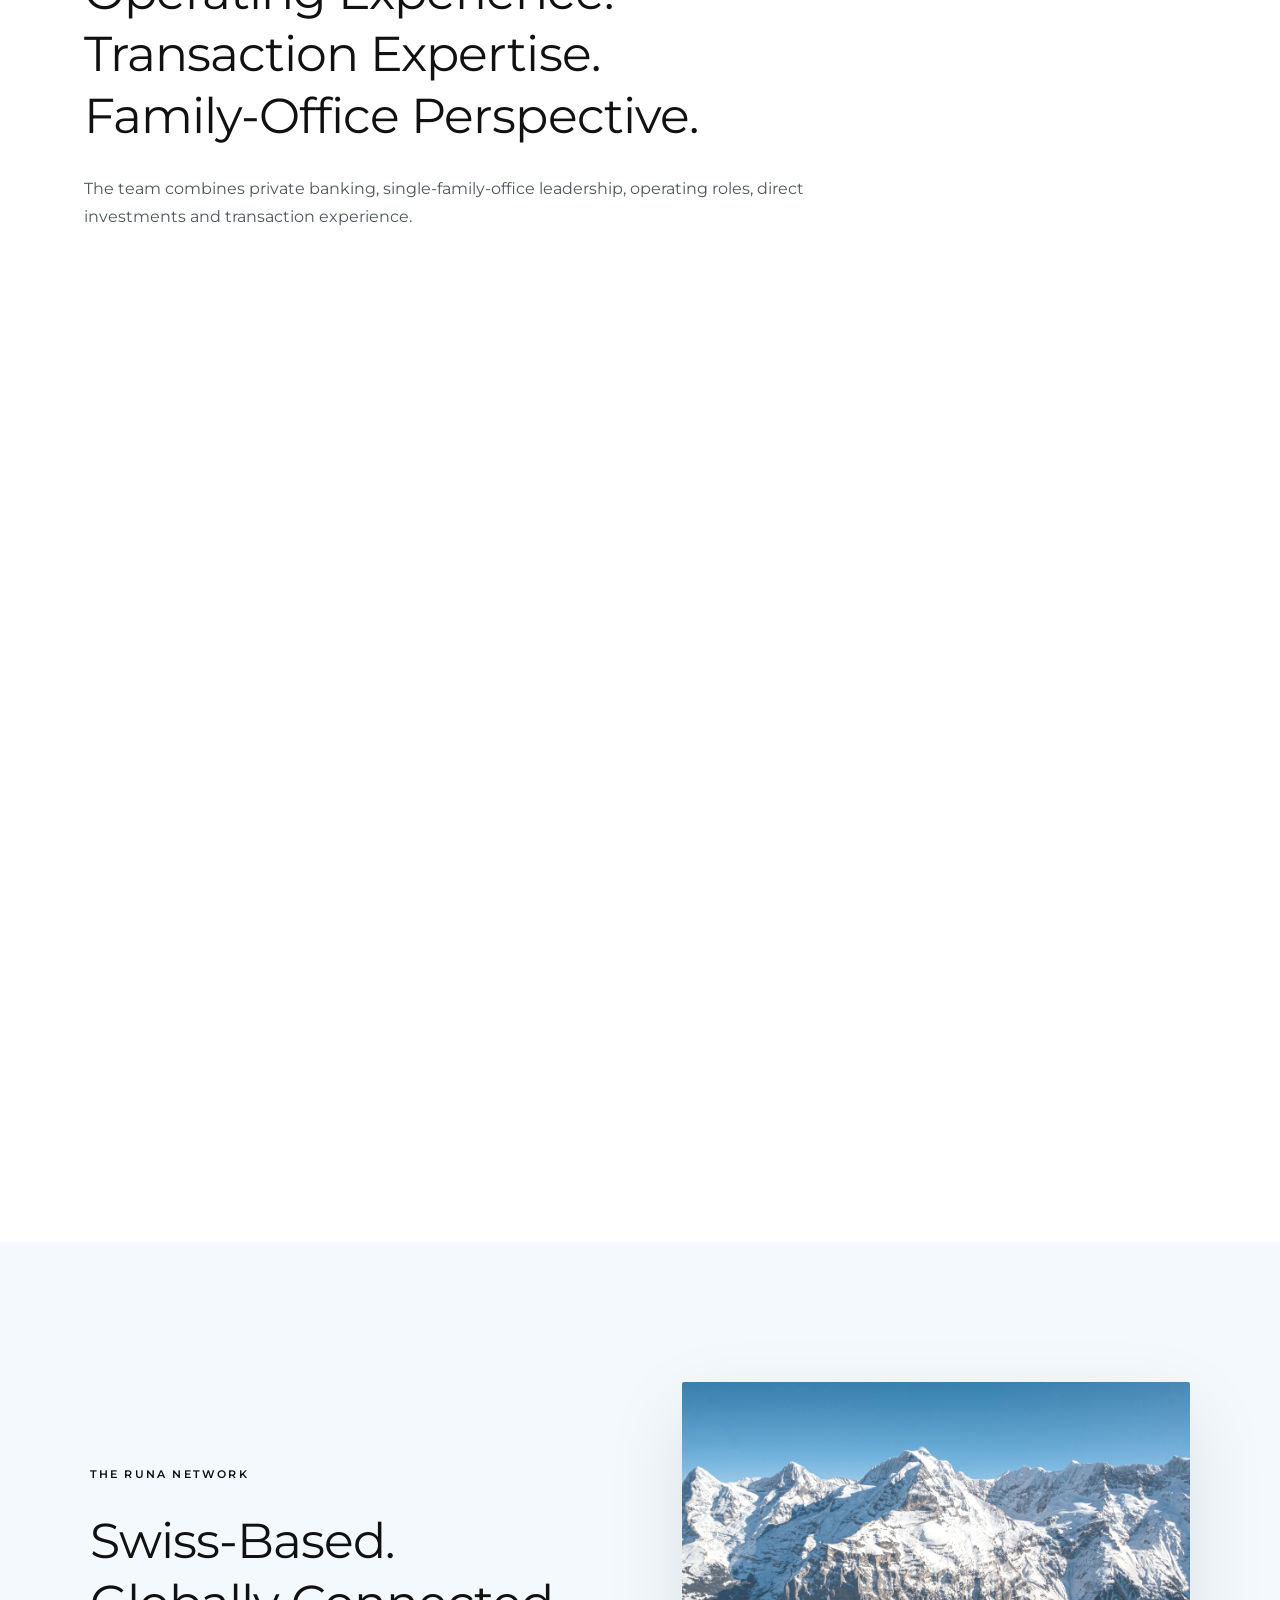
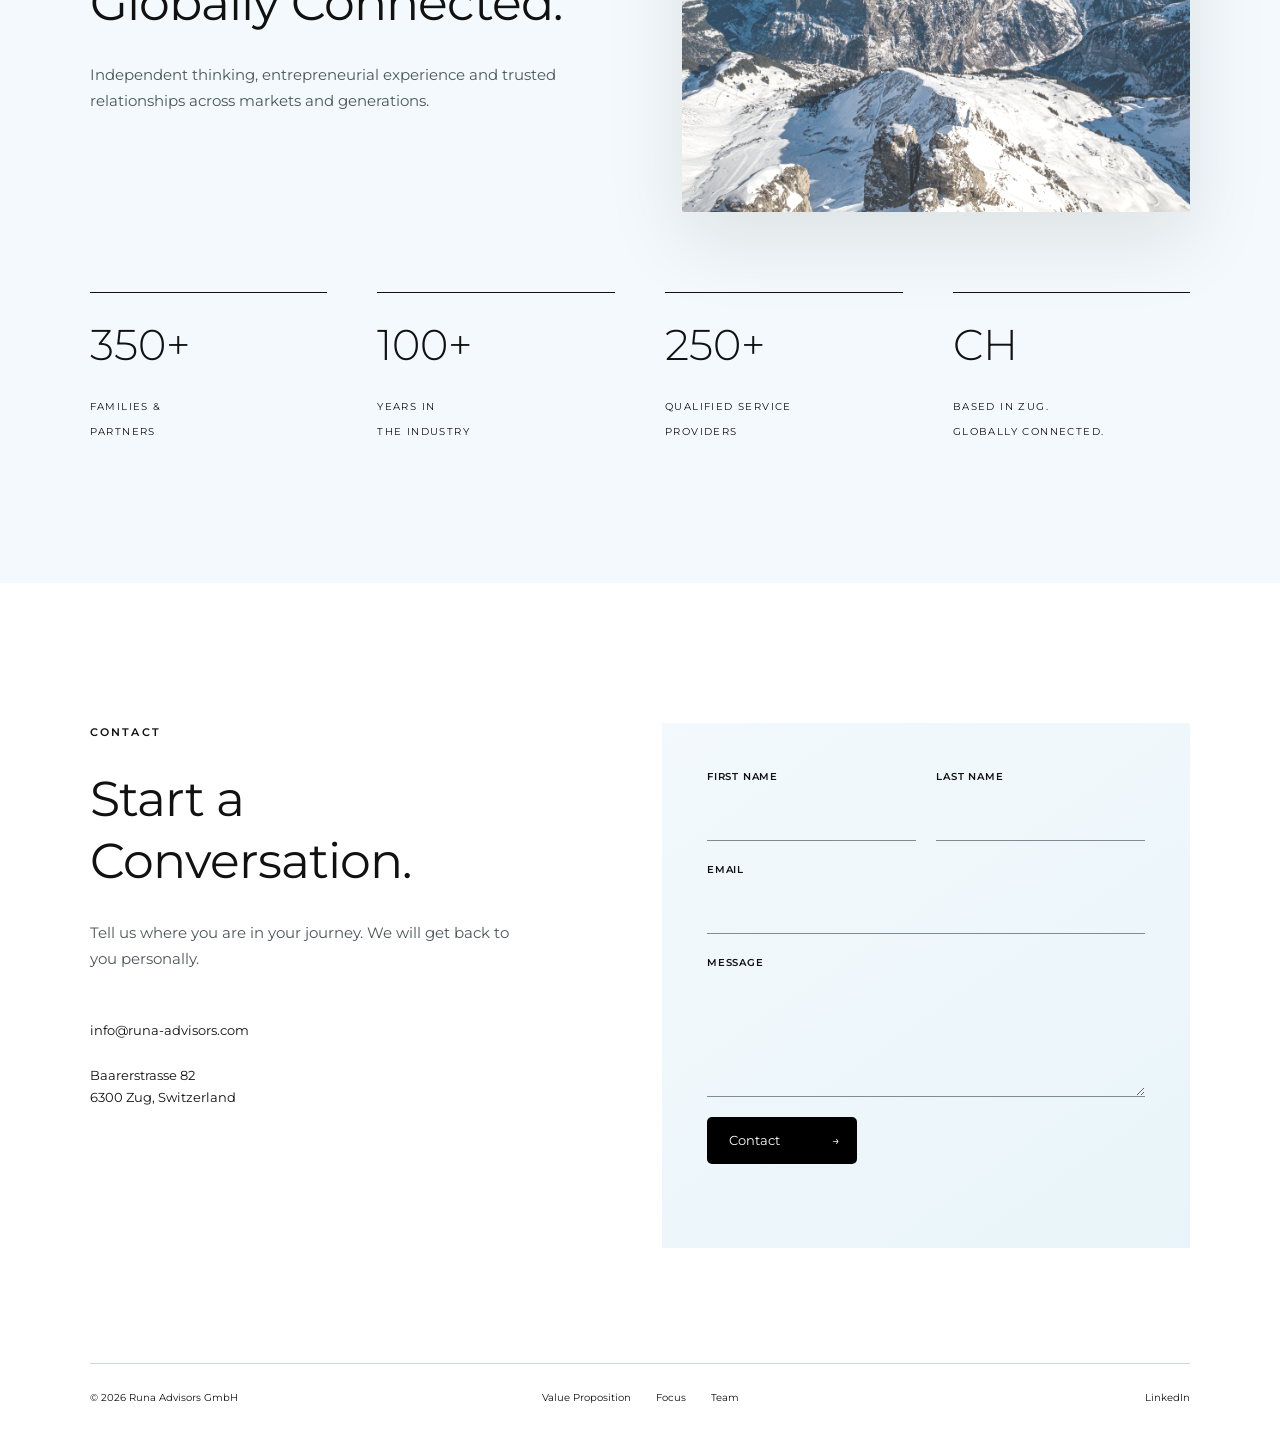
==== commit df7acfc9: "Kontaktformular angepasst" ====
--- a/index.html
+++ b/index.html
@@ -204,8 +204,10 @@
         <input type="hidden" name="_subject" value="New contact request from Runa Advisors website">
         <input type="hidden" name="_template" value="table">
         <input type="hidden" name="_captcha" value="false">
-        <input class="form-honey" type="text" name="_honey" tabindex="-1" autocomplete="off" aria-hidden="true">
-        <label>Name<input name="name" autocomplete="name" required></label>
+        <div class="field-row">
+          <label>First Name<input name="firstName" autocomplete="given-name" required></label>
+          <label>Last Name<input name="lastName" autocomplete="family-name" required></label>
+        </div>
         <label>Email<input type="email" name="email" autocomplete="email" required></label>
         <label>Message<textarea name="message" rows="4" required></textarea></label>
         <button class="button button-dark" type="submit">Contact <span aria-hidden="true">→</span></button>
--- a/styles.css
+++ b/styles.css
@@ -734,6 +734,7 @@
 .contact-details { margin-top: 48px; display: flex; flex-direction: column; align-items: flex-start; gap: 13px; font-size: 13px; }
 .contact-details address { margin-top: 10px; font-style: normal; }
 .contact-form { padding: 45px; background: linear-gradient(145deg, var(--ice), rgba(221,239,247,.65)); }
+.field-row { display: grid; grid-template-columns: 1fr 1fr; gap: 20px; }
 .contact-form label { margin-bottom: 20px; display: block; font-size: 10px; font-weight: 600; letter-spacing: .08em; text-transform: uppercase; }
 .contact-form input, .contact-form textarea {
   width: 100%;
@@ -745,12 +746,13 @@
   border-radius: 0;
   outline: none;
   background: transparent;
+  font-size: 16px;
+  line-height: 1.45;
   resize: vertical;
 }
 .contact-form input:focus, .contact-form textarea:focus { border-bottom-color: var(--ink); }
 .contact-form .button { border: 0; }
 .form-message { min-height: 25px; margin: 14px 0 0; font-size: 12px; }
-.form-honey { display: none; }
 .footer-bottom {
   margin-top: 115px;
   padding-top: 25px;
@@ -972,6 +974,7 @@
   .usp-next-row { flex-direction: column; }
   footer { padding-top: 100px; }
   .contact-form { padding: 30px 22px; }
+  .field-row { grid-template-columns: 1fr; gap: 0; }
   .footer-bottom { grid-template-columns: 1fr; gap: 18px; }
   .footer-bottom nav { order: -1; flex-wrap: wrap; }
   .footer-bottom > a { justify-self: start; }
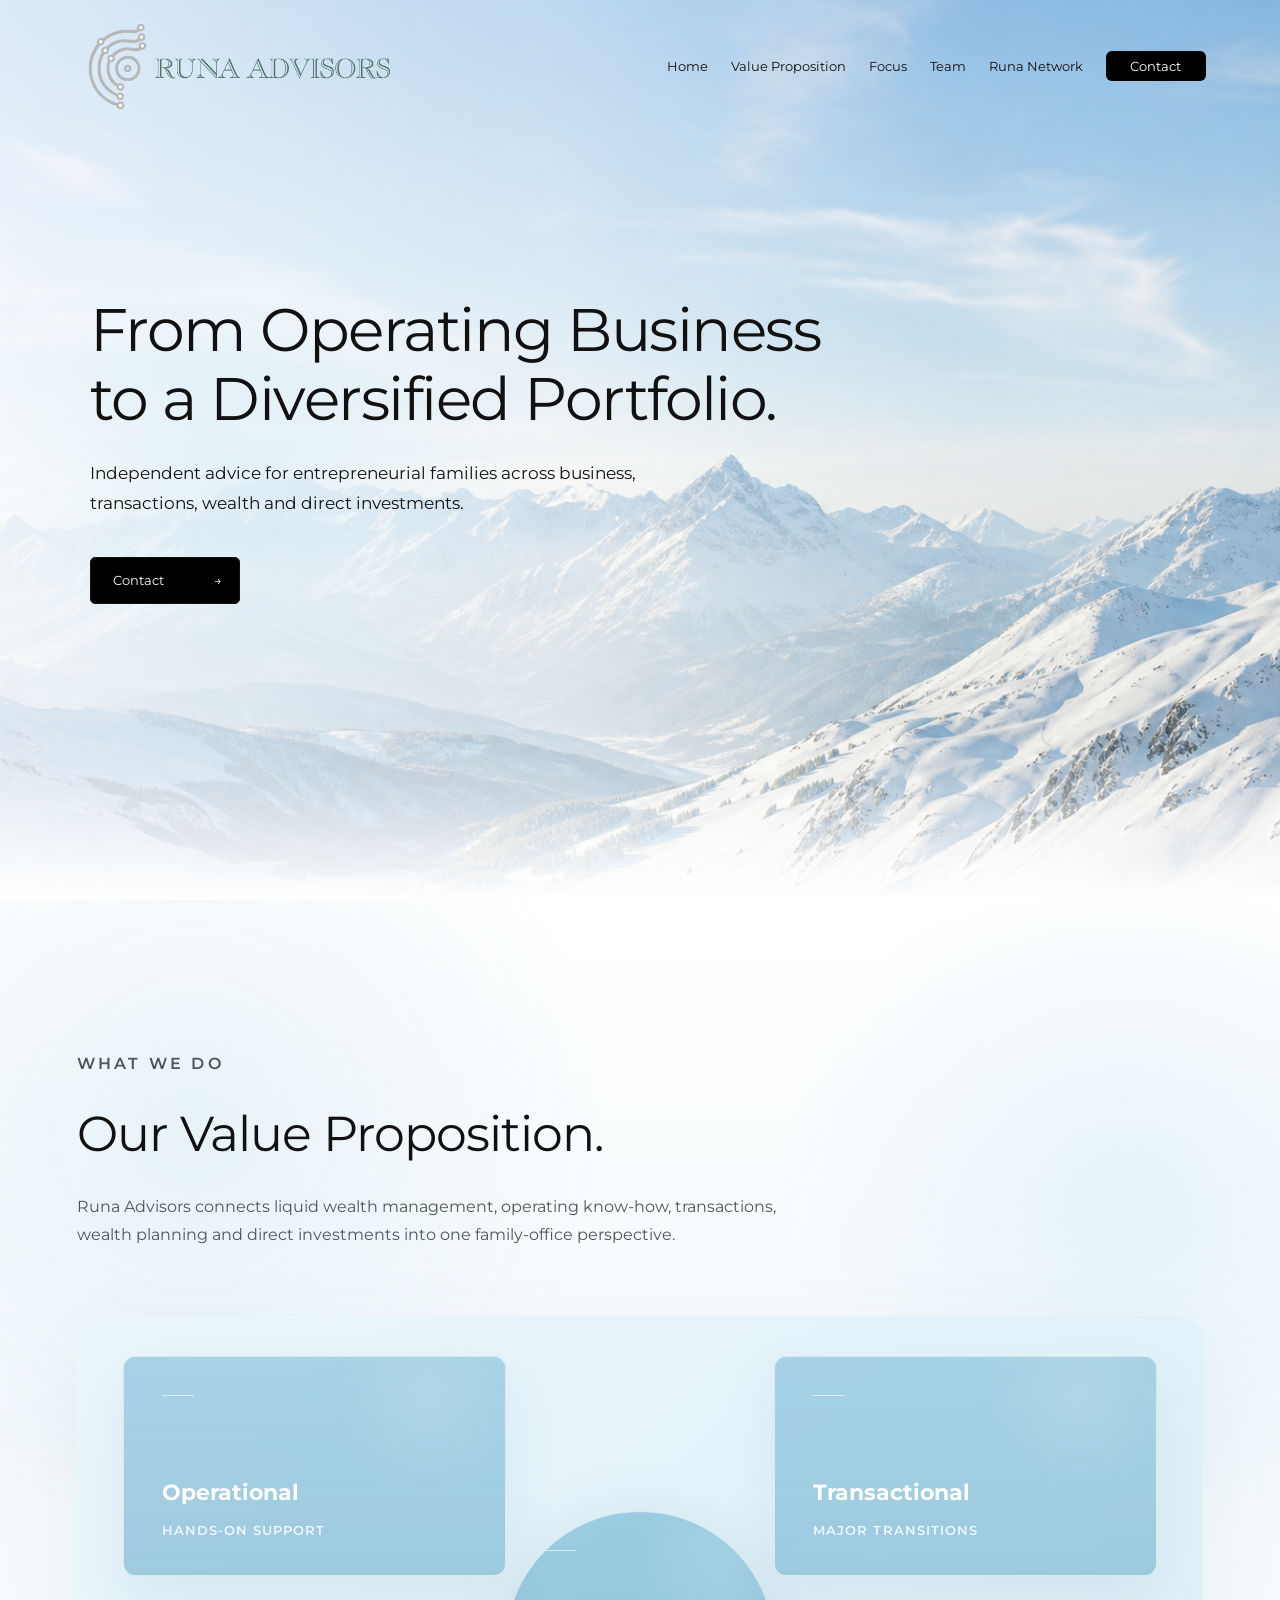
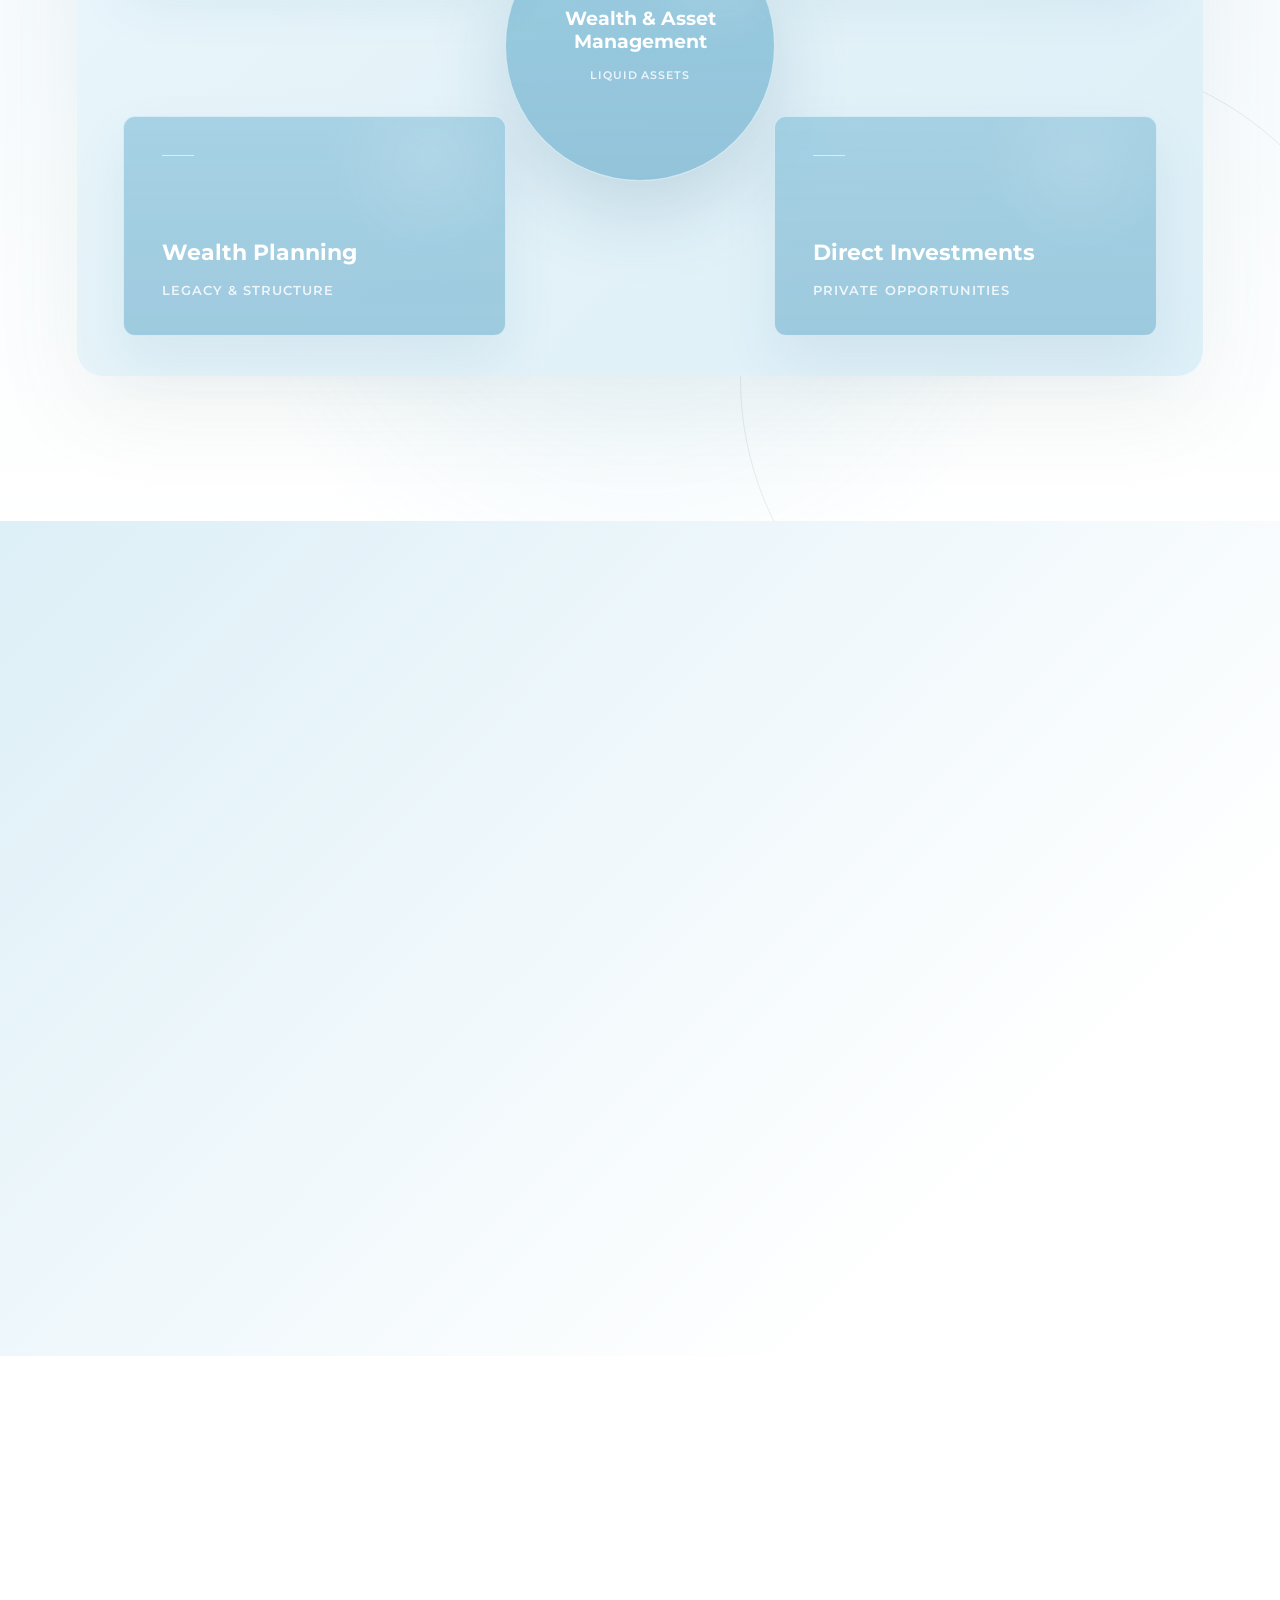
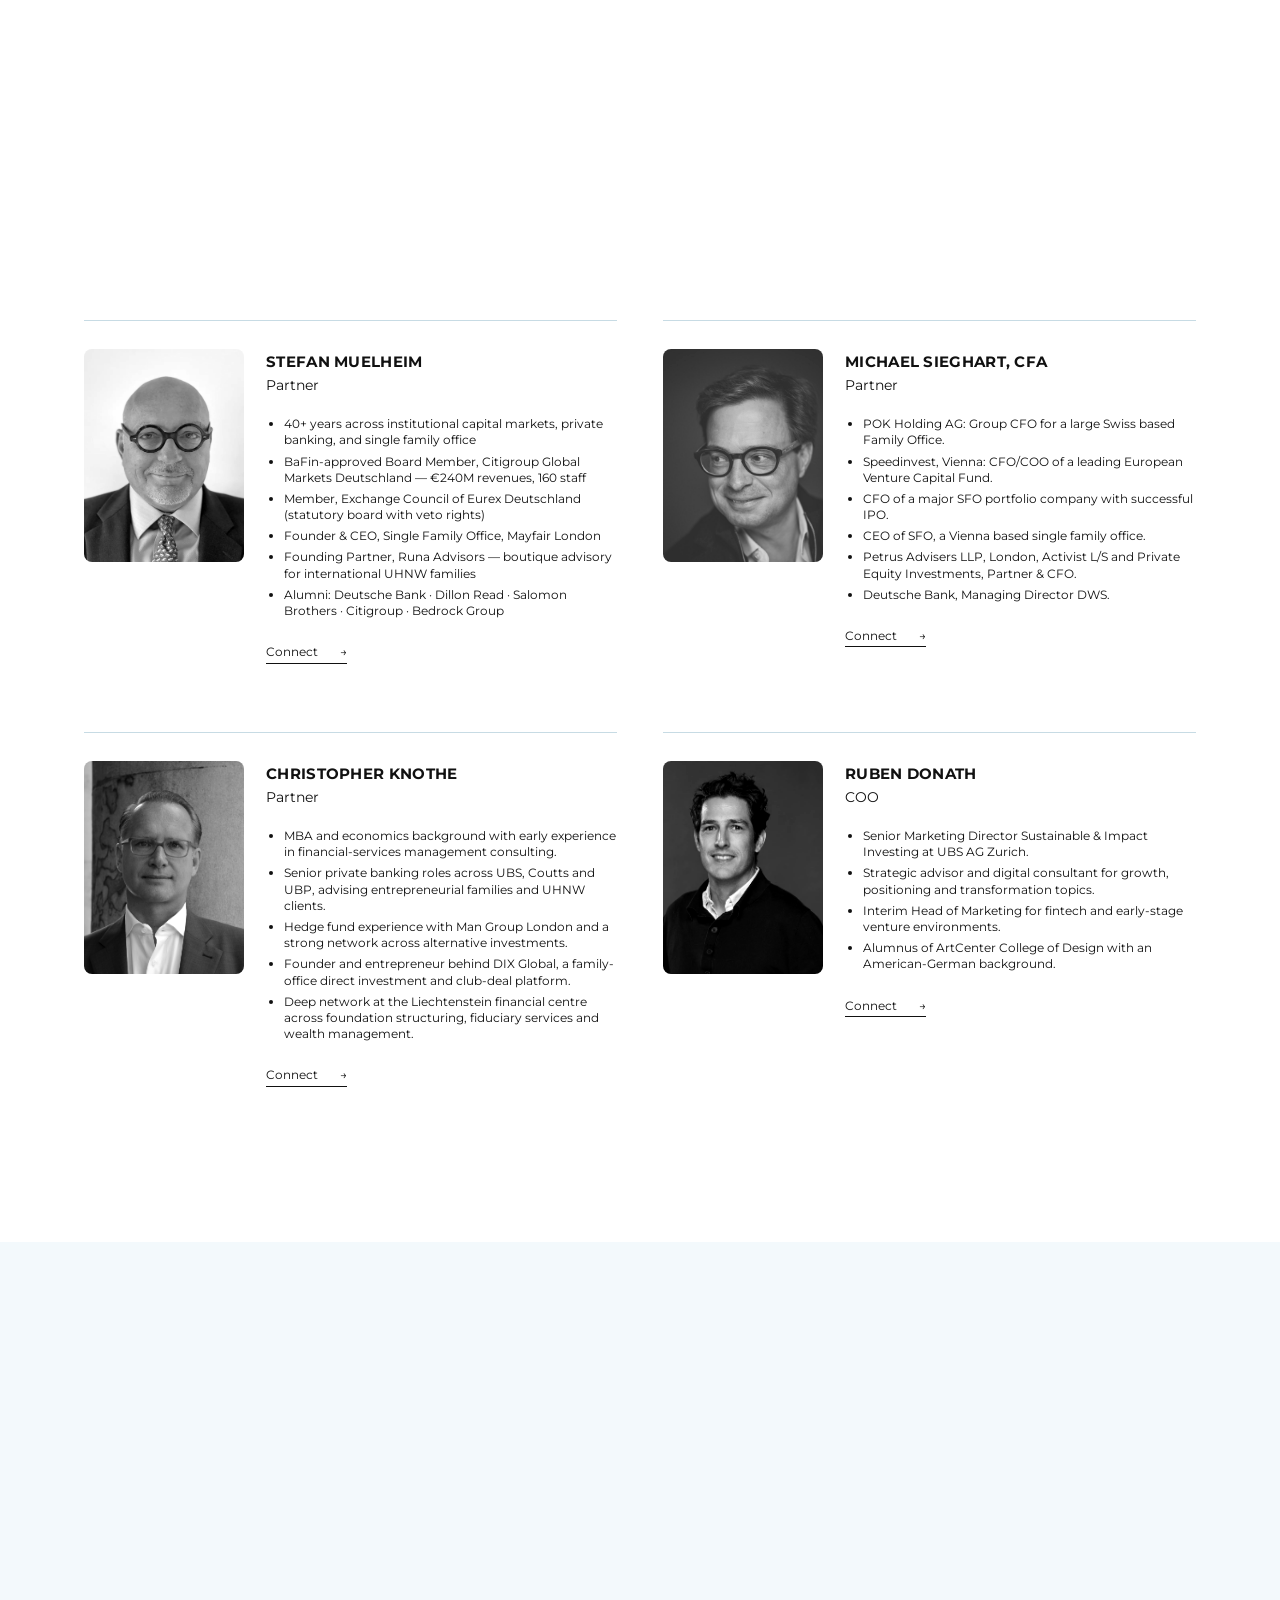
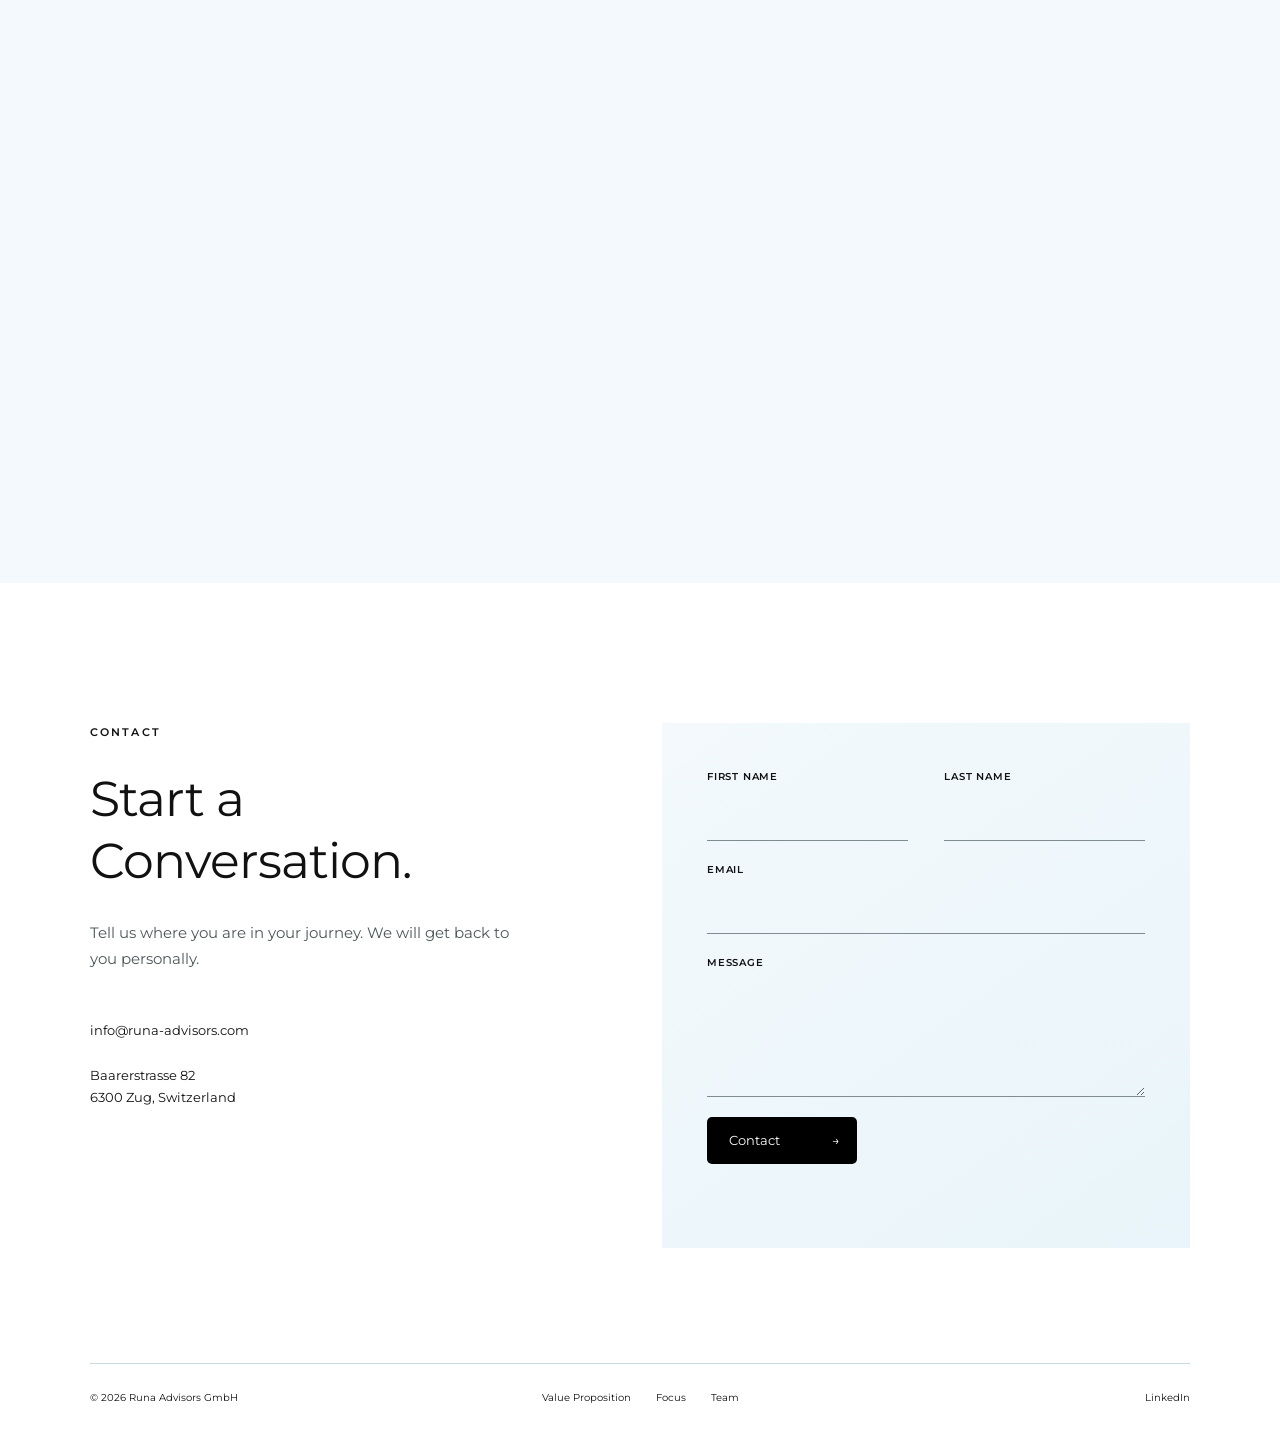
==== commit 2d970bc9: "Kontaktformular angepasst2" ====
--- a/index.html
+++ b/index.html
@@ -200,7 +200,7 @@
         </div>
       </div>
 
-      <form class="contact-form reveal" action="https://formsubmit.co/constantin.dieringer@gmail.com" method="POST">
+      <form class="contact-form reveal" action="https://formsubmit.co/info@runa-advisors.com" method="POST">
         <input type="hidden" name="_subject" value="New contact request from Runa Advisors website">
         <input type="hidden" name="_template" value="table">
         <input type="hidden" name="_captcha" value="false">
--- a/styles.css
+++ b/styles.css
@@ -734,7 +734,7 @@
 .contact-details { margin-top: 48px; display: flex; flex-direction: column; align-items: flex-start; gap: 13px; font-size: 13px; }
 .contact-details address { margin-top: 10px; font-style: normal; }
 .contact-form { padding: 45px; background: linear-gradient(145deg, var(--ice), rgba(221,239,247,.65)); }
-.field-row { display: grid; grid-template-columns: 1fr 1fr; gap: 20px; }
+.field-row { display: grid; grid-template-columns: 1fr 1fr; gap: 36px; }
 .contact-form label { margin-bottom: 20px; display: block; font-size: 10px; font-weight: 600; letter-spacing: .08em; text-transform: uppercase; }
 .contact-form input, .contact-form textarea {
   width: 100%;
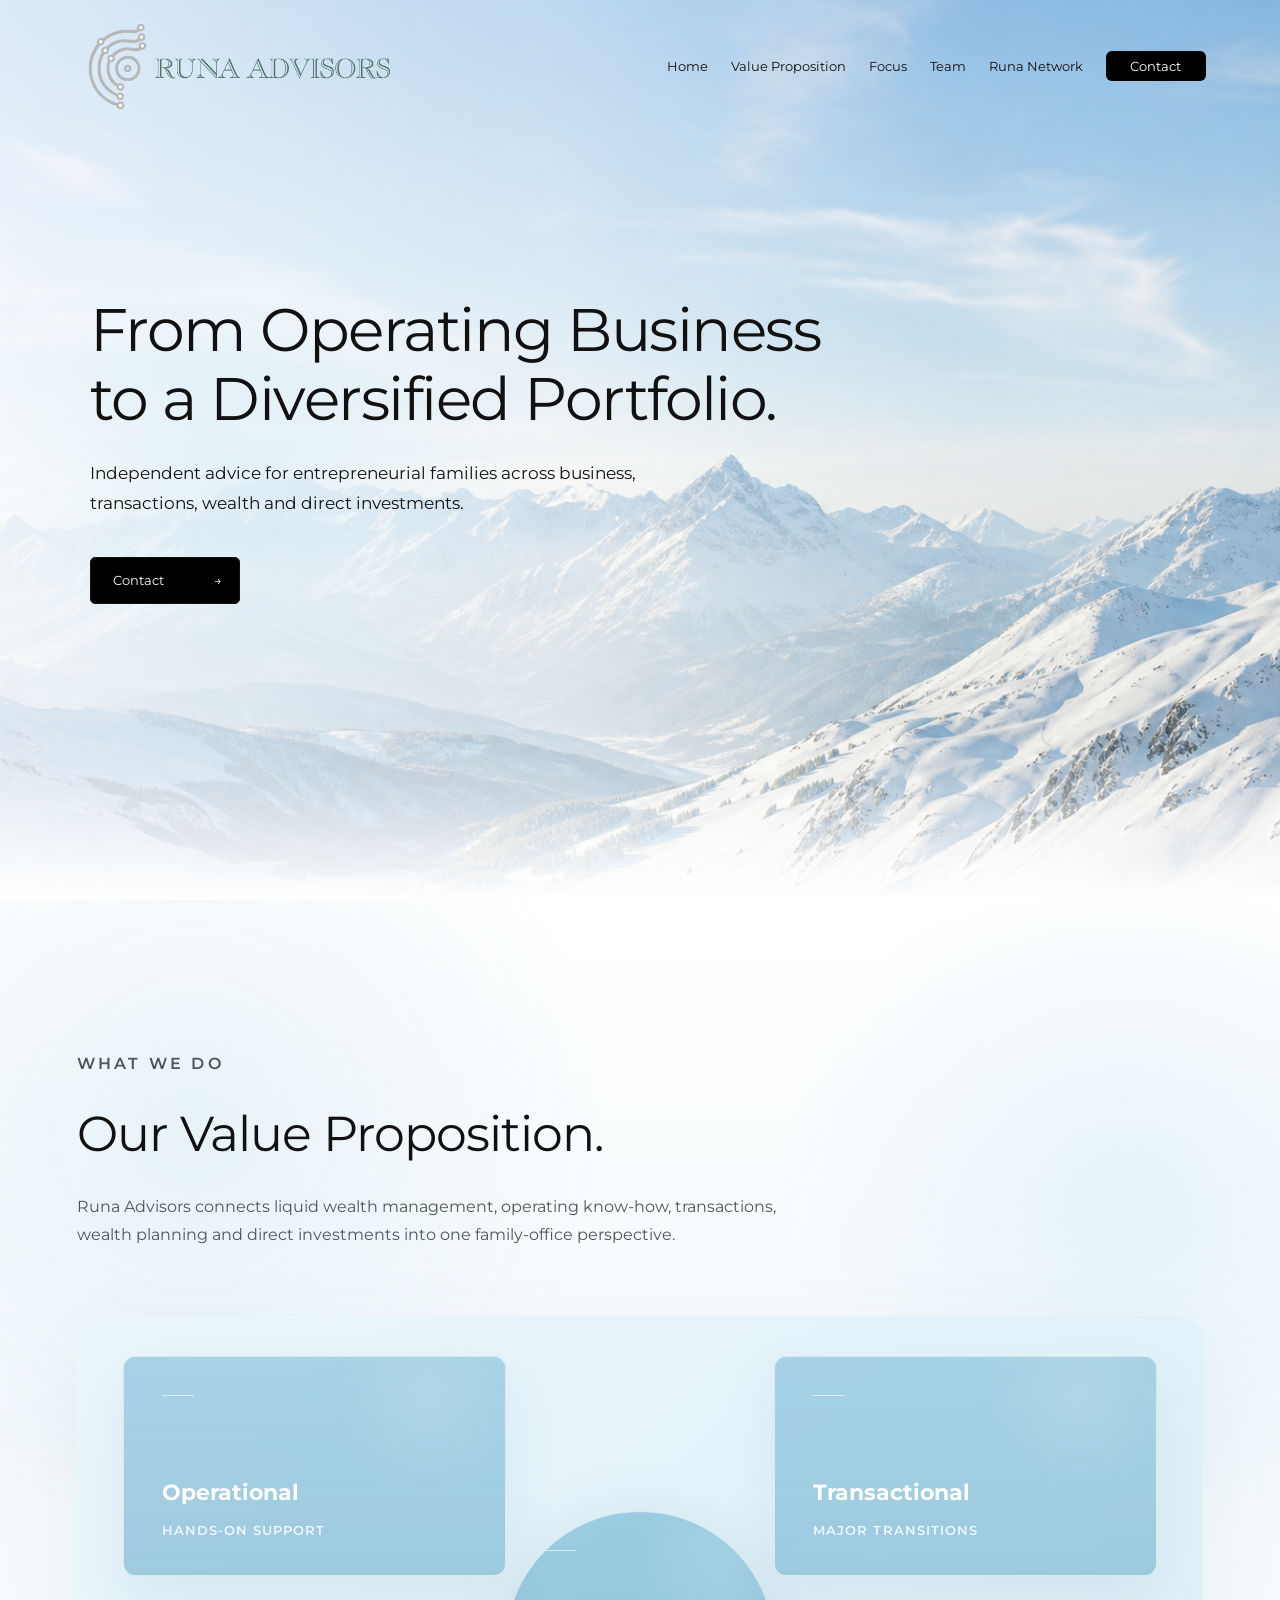
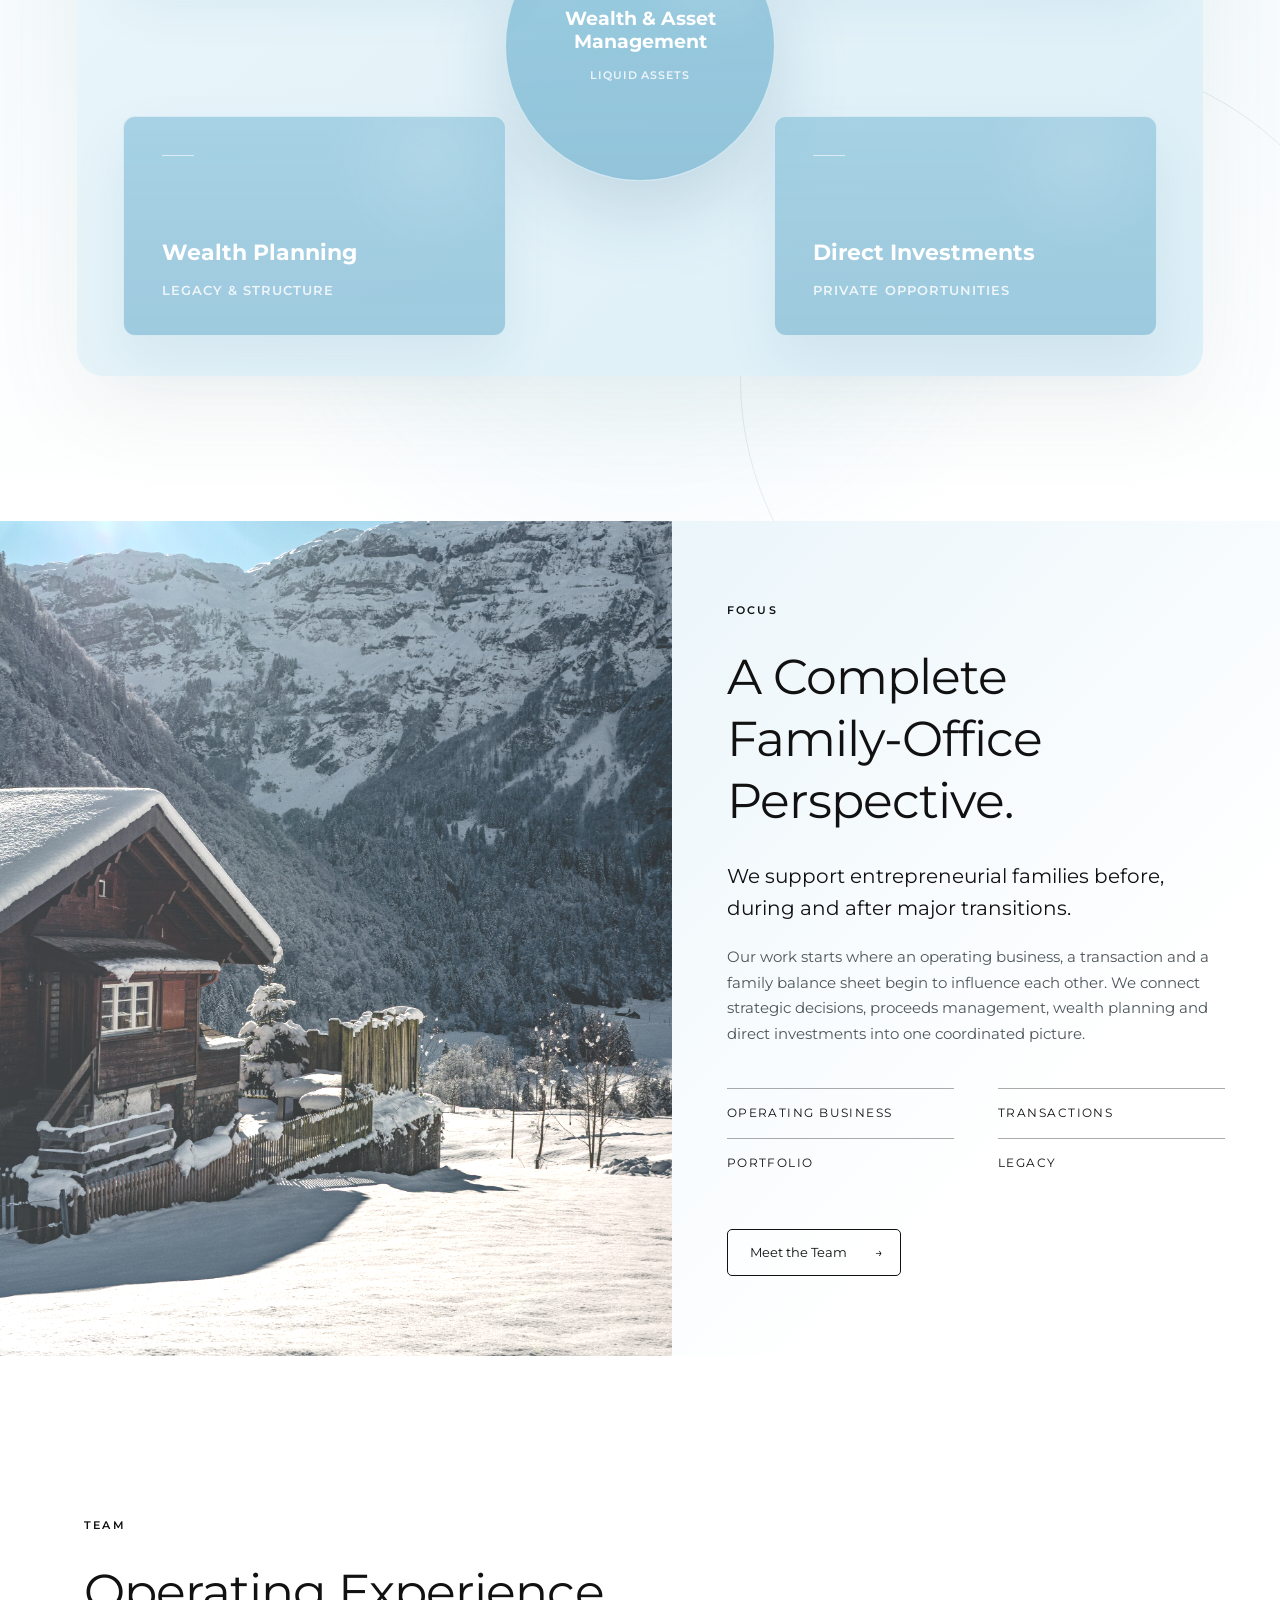
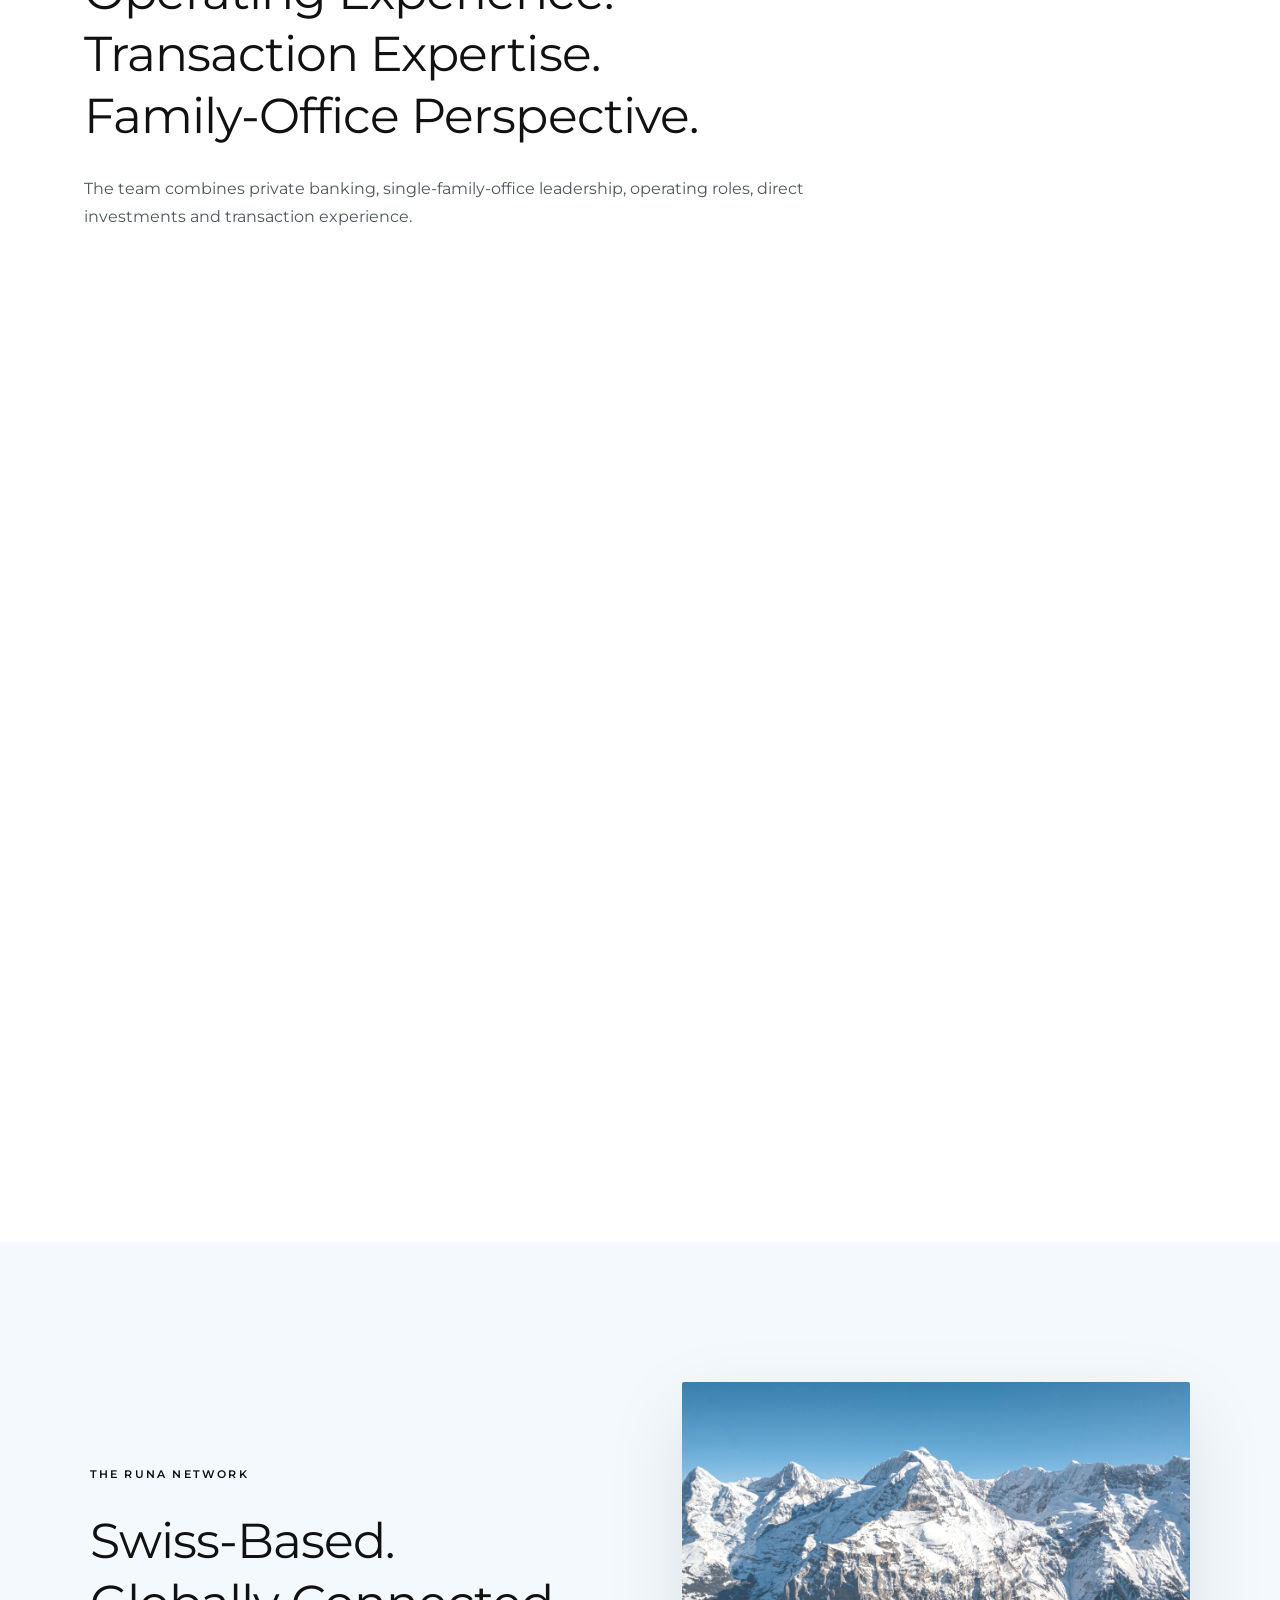
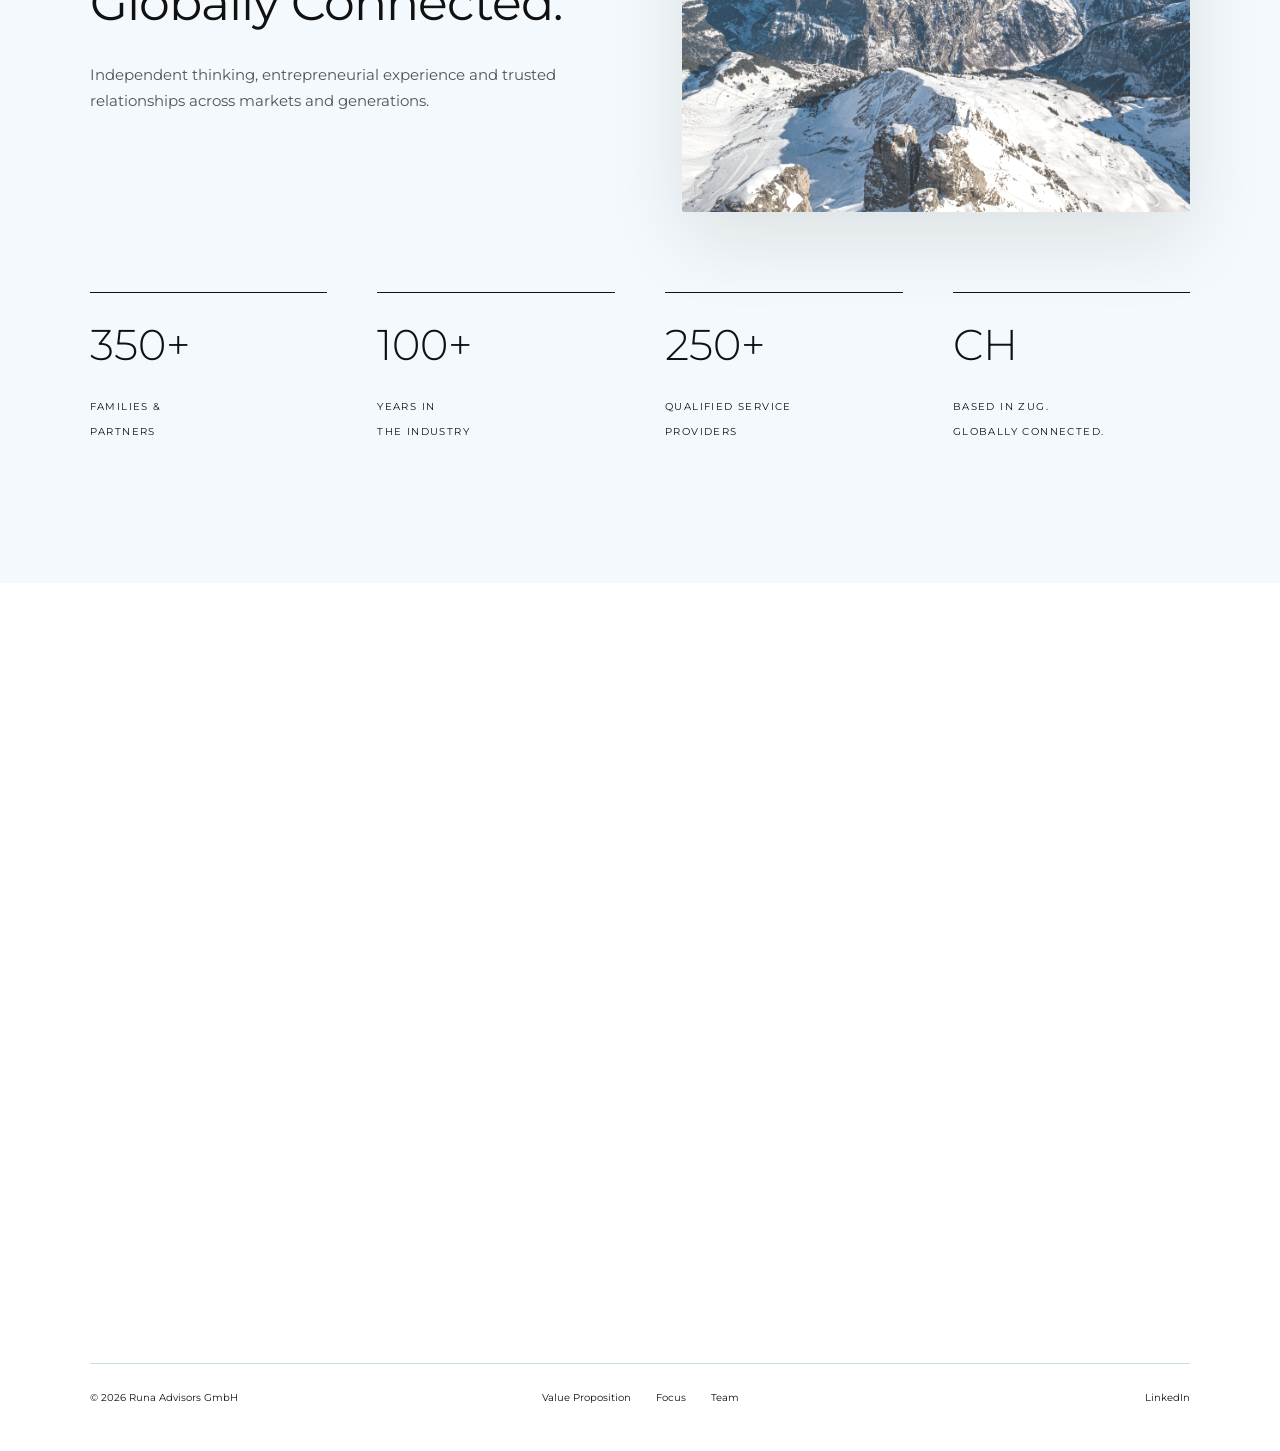
==== commit a6b8d203: "favicon and google search console" ====
--- a/index.html
+++ b/index.html
@@ -5,6 +5,7 @@
   <meta name="viewport" content="width=device-width, initial-scale=1.0">
   <meta name="description" content="Runa Advisors supports entrepreneurial families from operating business to diversified portfolios.">
   <title>Runa Advisors GmbH | Family Office Advisory</title>
+  <link rel="icon" type="image/png" href="assets/favicon-square.png">
   <script>document.documentElement.classList.add("js");</script>
   <link rel="preconnect" href="https://fonts.googleapis.com">
   <link rel="preconnect" href="https://fonts.gstatic.com" crossorigin>
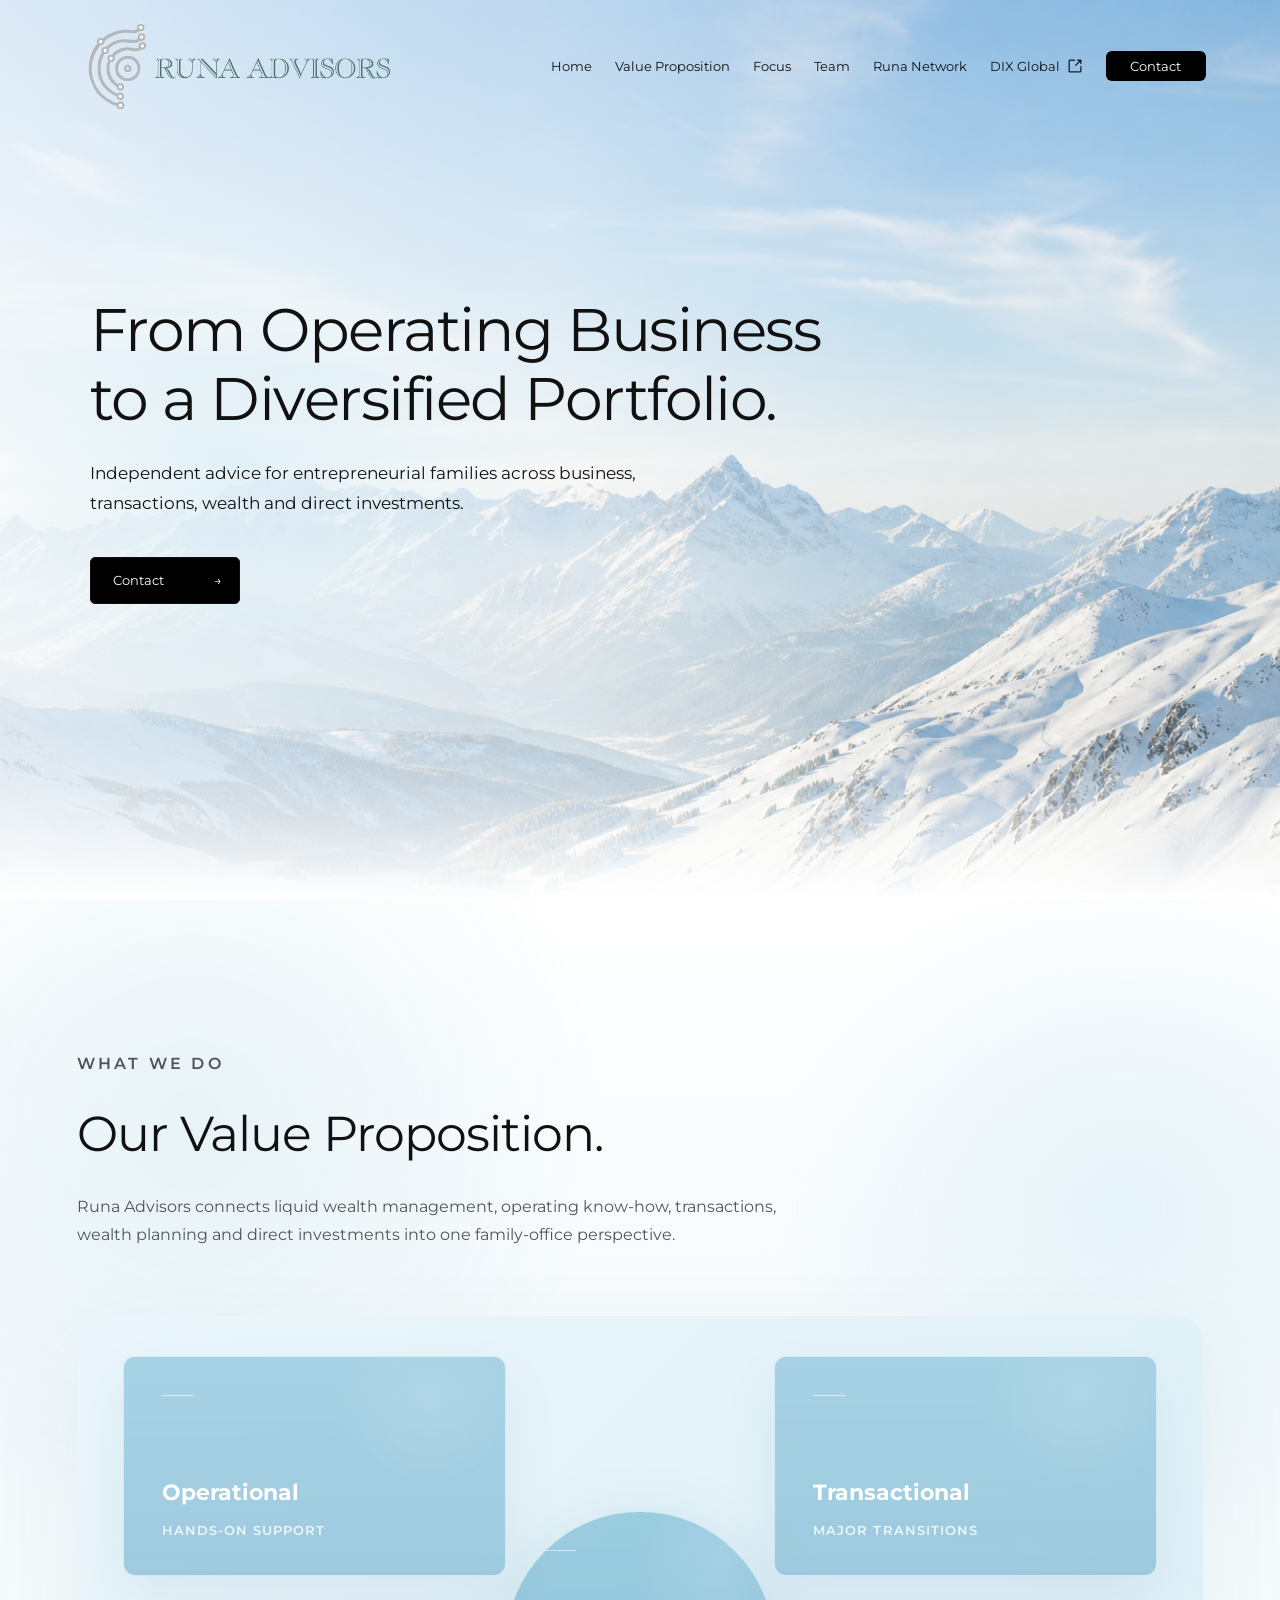
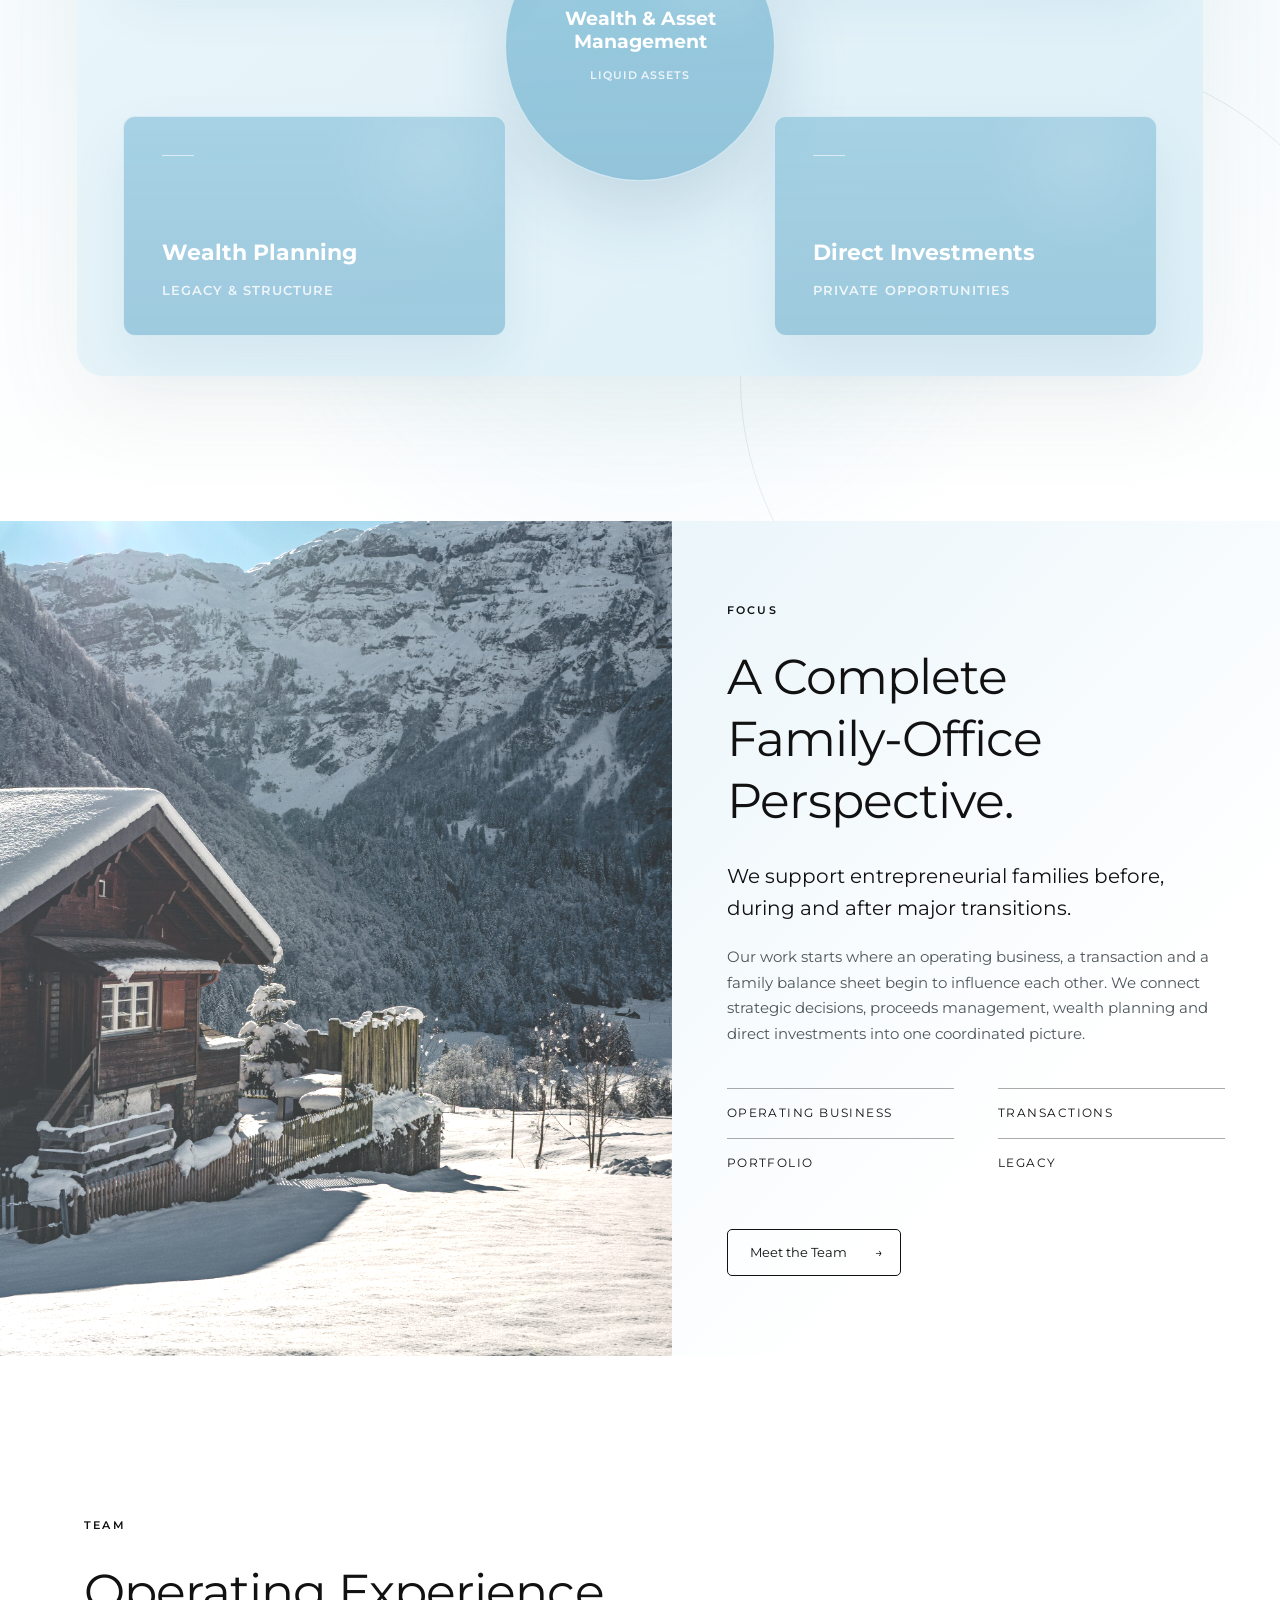
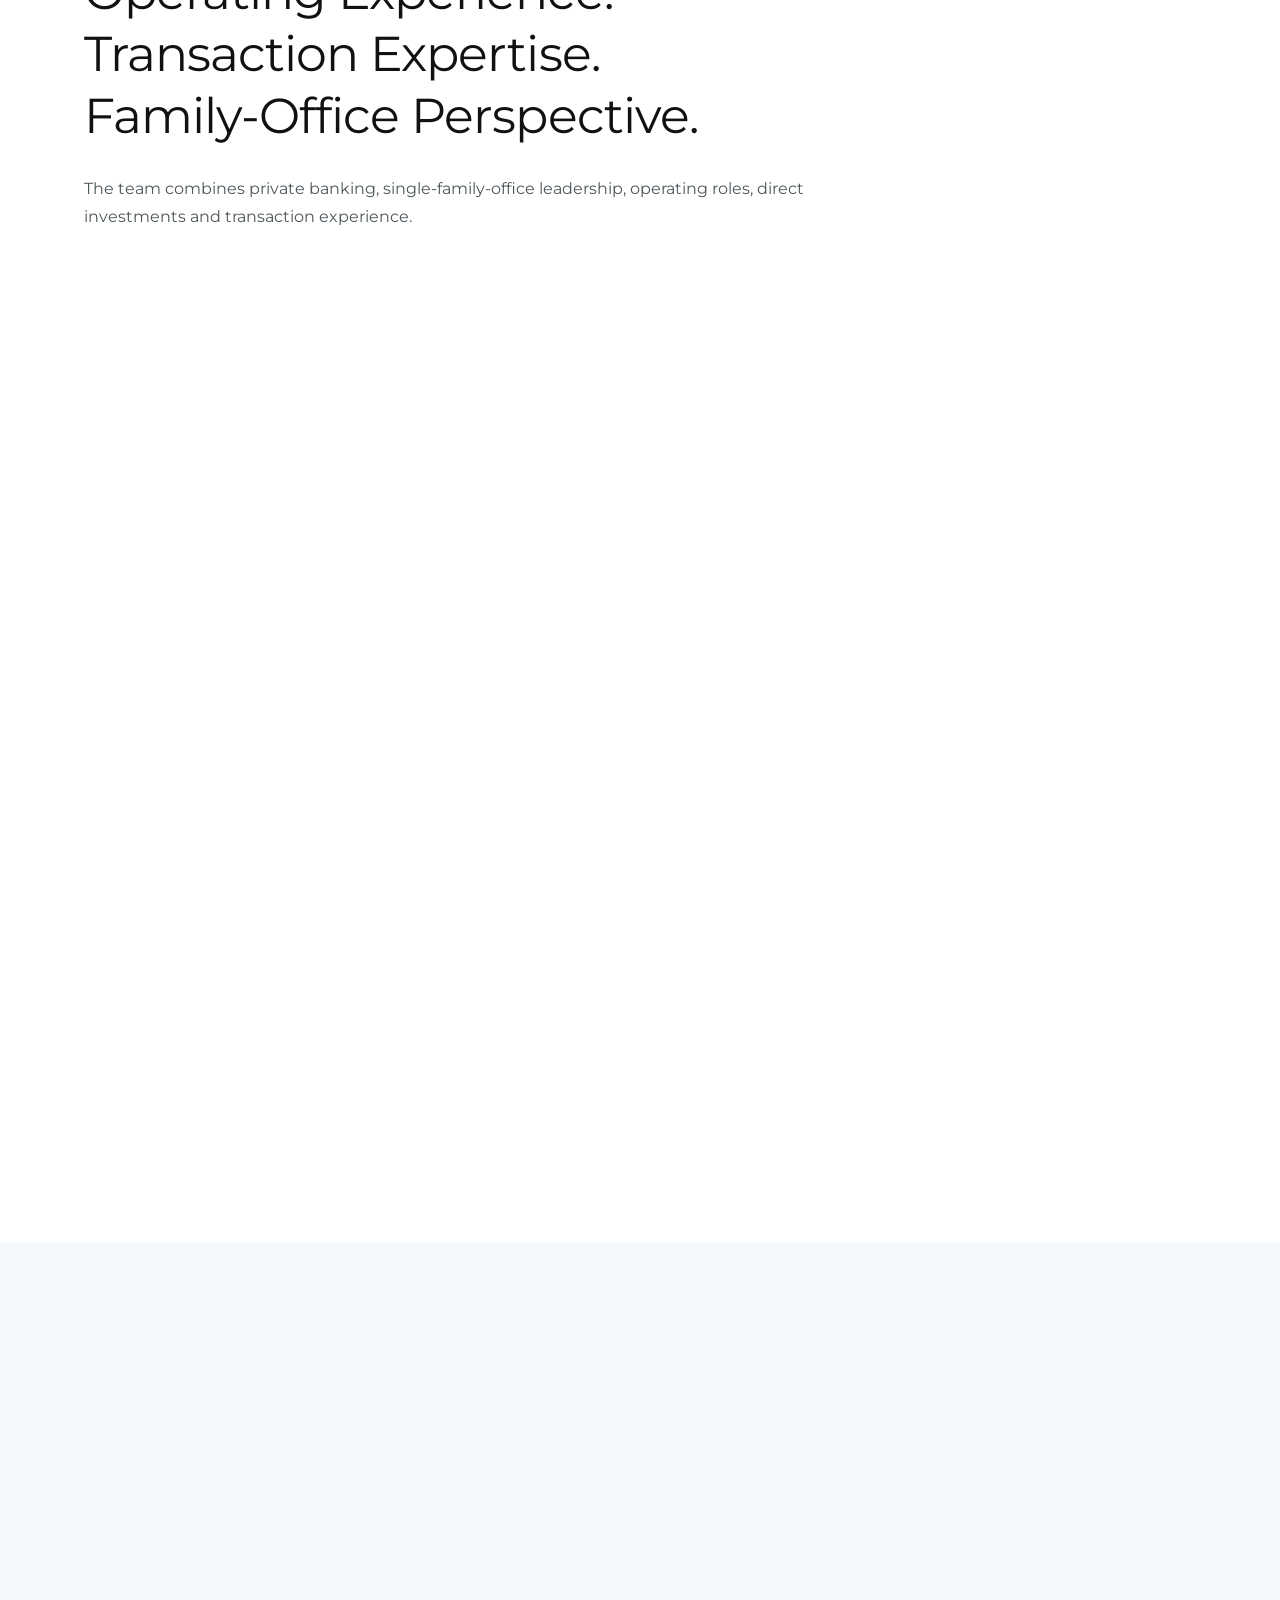
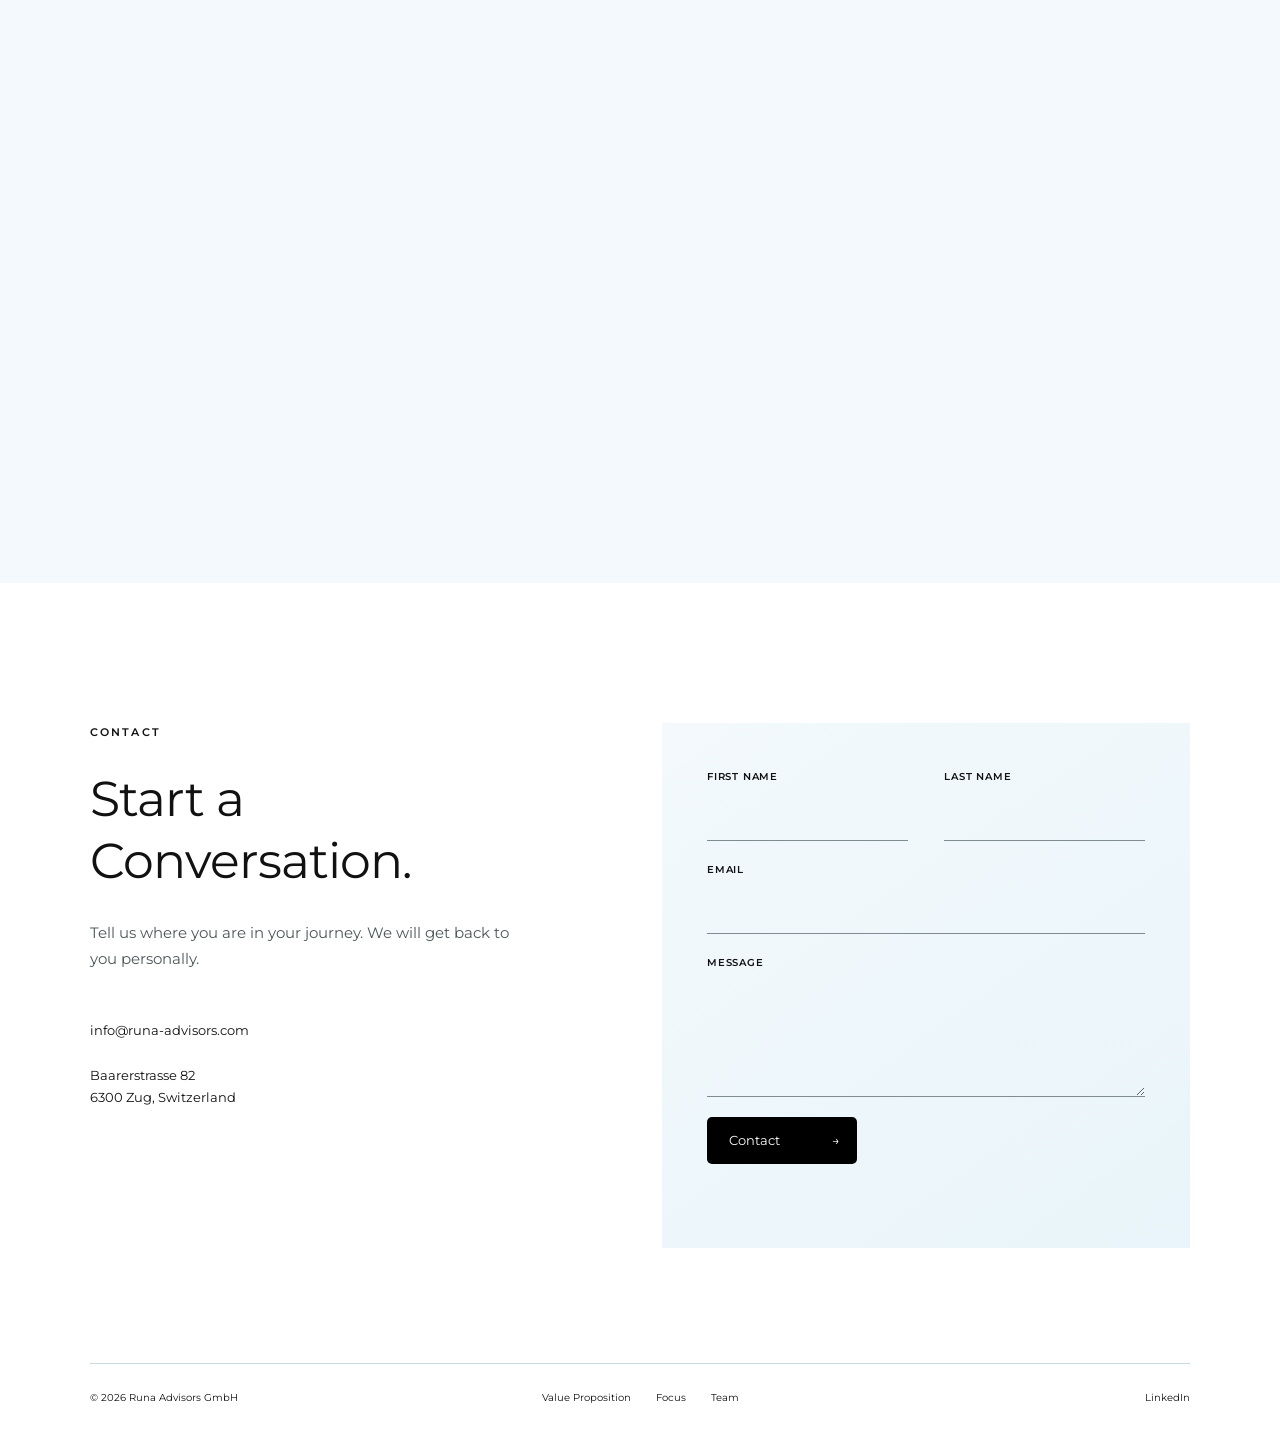
==== commit 599c091b: "DIX global" ====
--- a/index.html
+++ b/index.html
@@ -26,6 +26,10 @@
       <a href="#focus">Focus</a>
       <a href="#team">Team</a>
       <a href="#runa-network">Runa Network</a>
+      <a class="dix-link" href="https://dix-global.com/" target="_blank" rel="noopener noreferrer">
+        <span>DIX Global</span>
+        <img src="assets/open%20new%20tab.png" alt="" aria-hidden="true">
+      </a>
       <a class="contact-pill" href="#contact">Contact</a>
     </nav>
   </header>
--- a/styles.css
+++ b/styles.css
@@ -67,6 +67,8 @@
 .nav { display: flex; align-items: center; gap: 31px; font-size: 13px; }
 .nav a { color: var(--ink); transition: opacity .2s ease; }
 .nav a:hover { opacity: .55; }
+.dix-link { display: inline-flex; align-items: center; gap: 7px; white-space: nowrap; }
+.dix-link img { width: 16px; height: 16px; object-fit: contain; }
 .contact-pill {
   width: 100px;
   padding: 4px 10px;
@@ -781,6 +783,11 @@
   .person img { width: 160px; height: 213px; }
 }
 
+@media (min-width: 1041px) and (max-width: 1160px) {
+  .brand-logo { width: 300px; }
+  .nav { gap: 14px; }
+}
+
 @media (max-width: 1040px) {
   .site-header { position: absolute; padding: 0 26px; }
   .brand-logo { width: 315px; height: 92px; background-size: contain; }
@@ -816,6 +823,7 @@
     transition: opacity .25s ease, visibility .25s ease;
   }
   .nav.open { opacity: 1; visibility: visible; pointer-events: auto; }
+  .dix-link img { width: 24px; height: 24px; }
   .contact-pill { width: 150px; margin-top: 10px; font-size: 16px; }
   .hero { min-height: 720px; padding: 170px 7% 90px; background-position: 58% center; }
   .hero-content { width: 78%; }
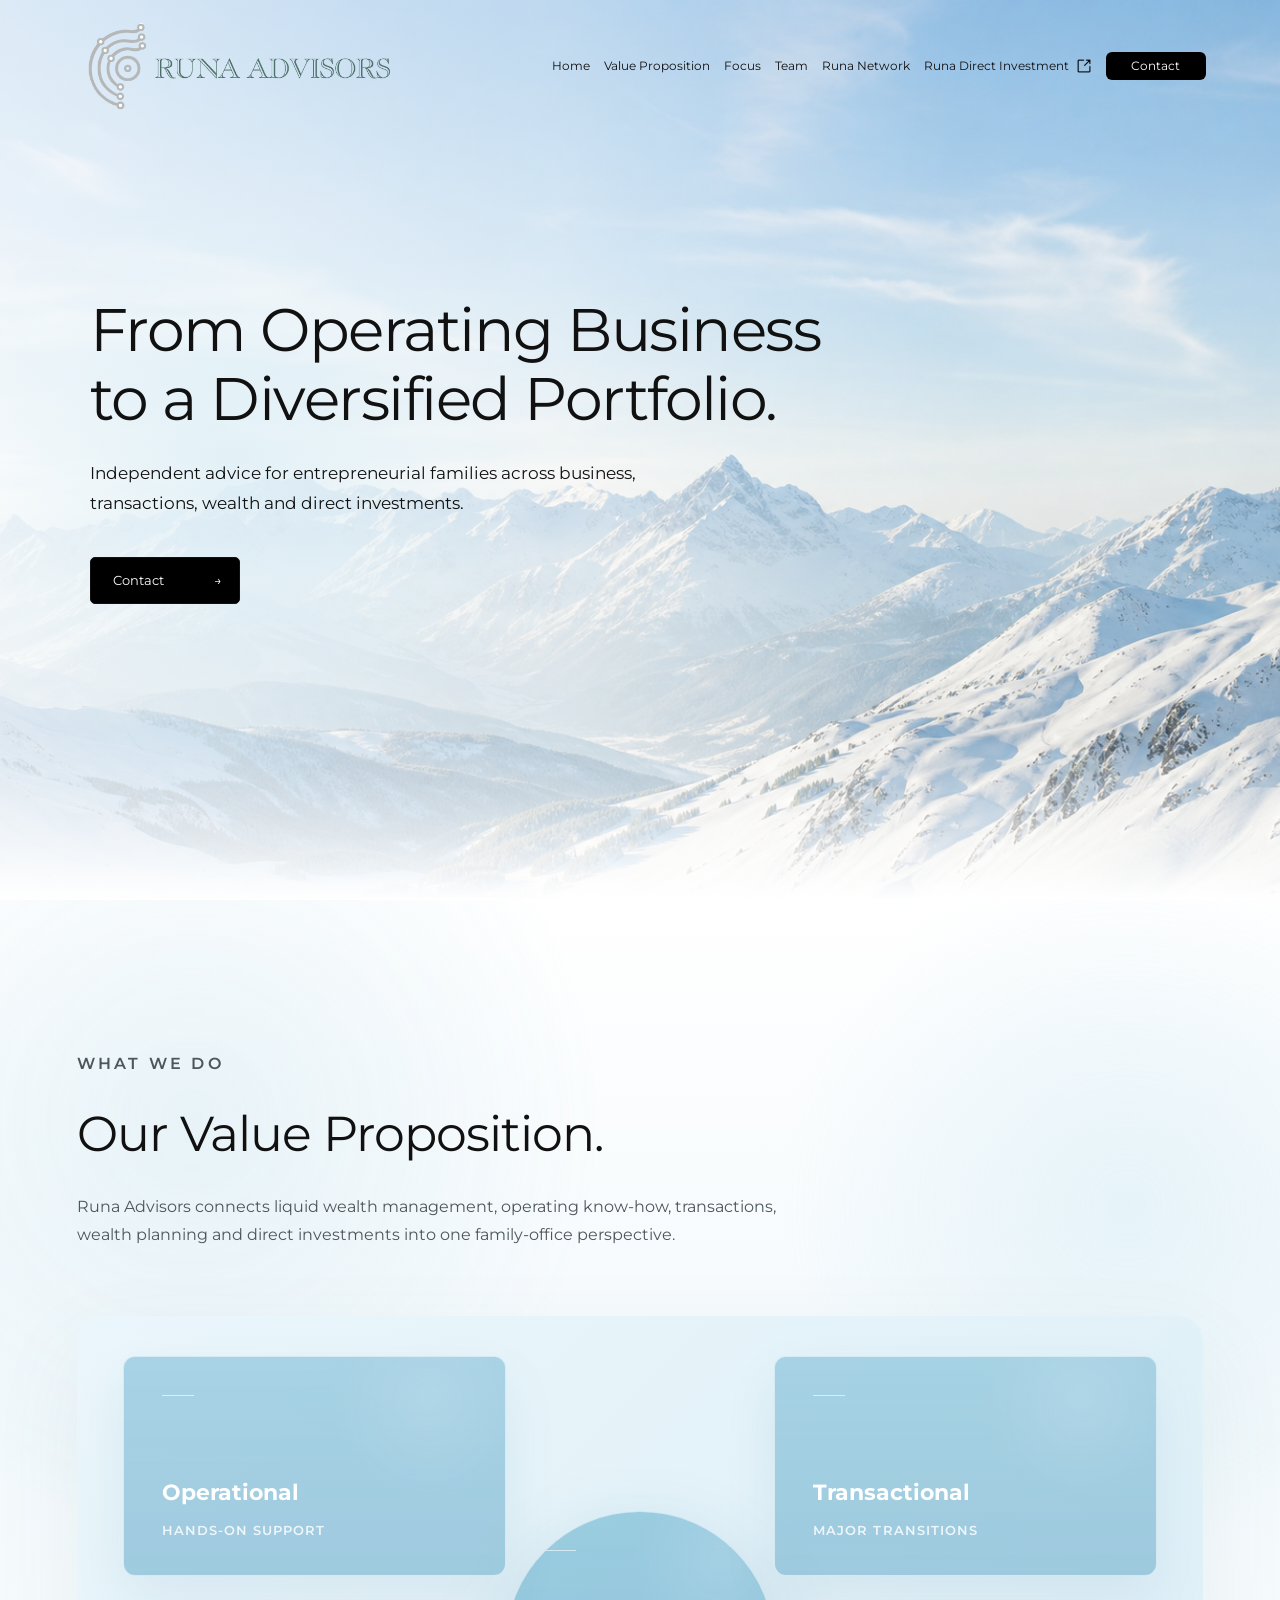
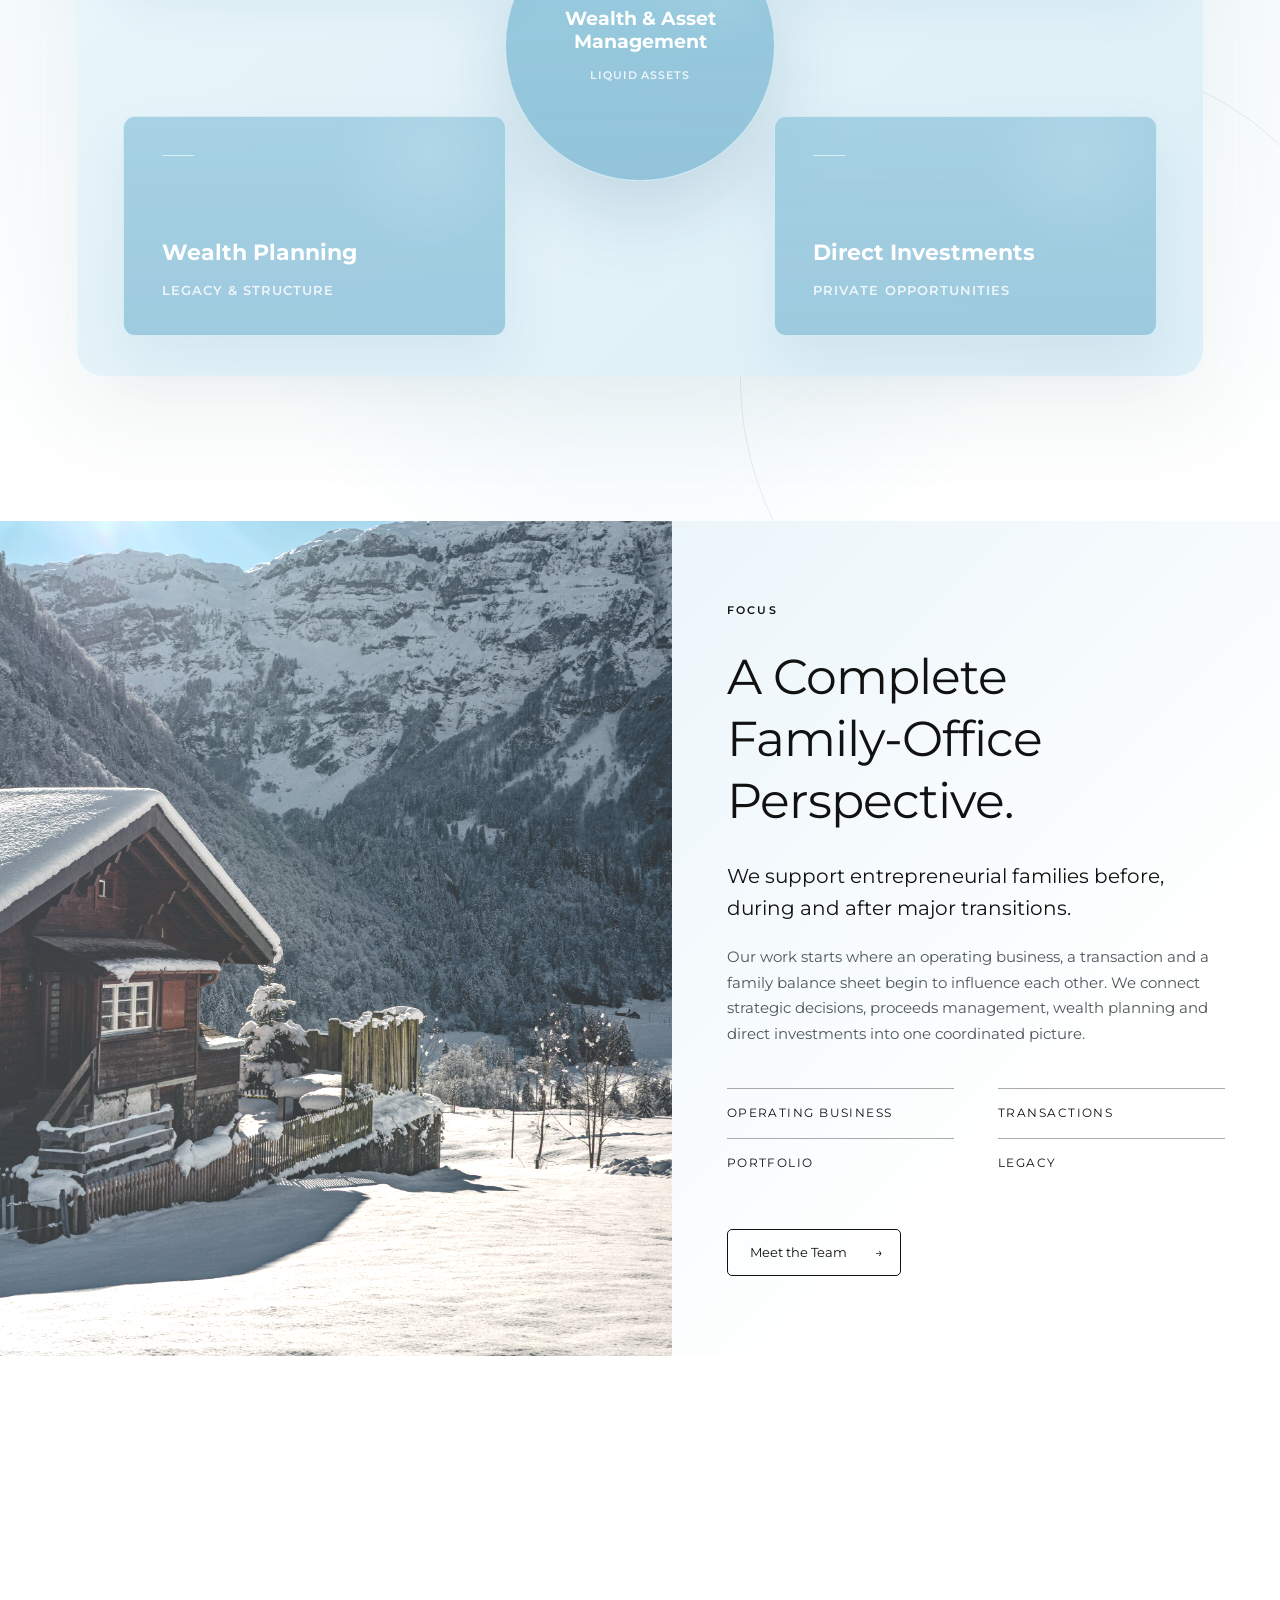
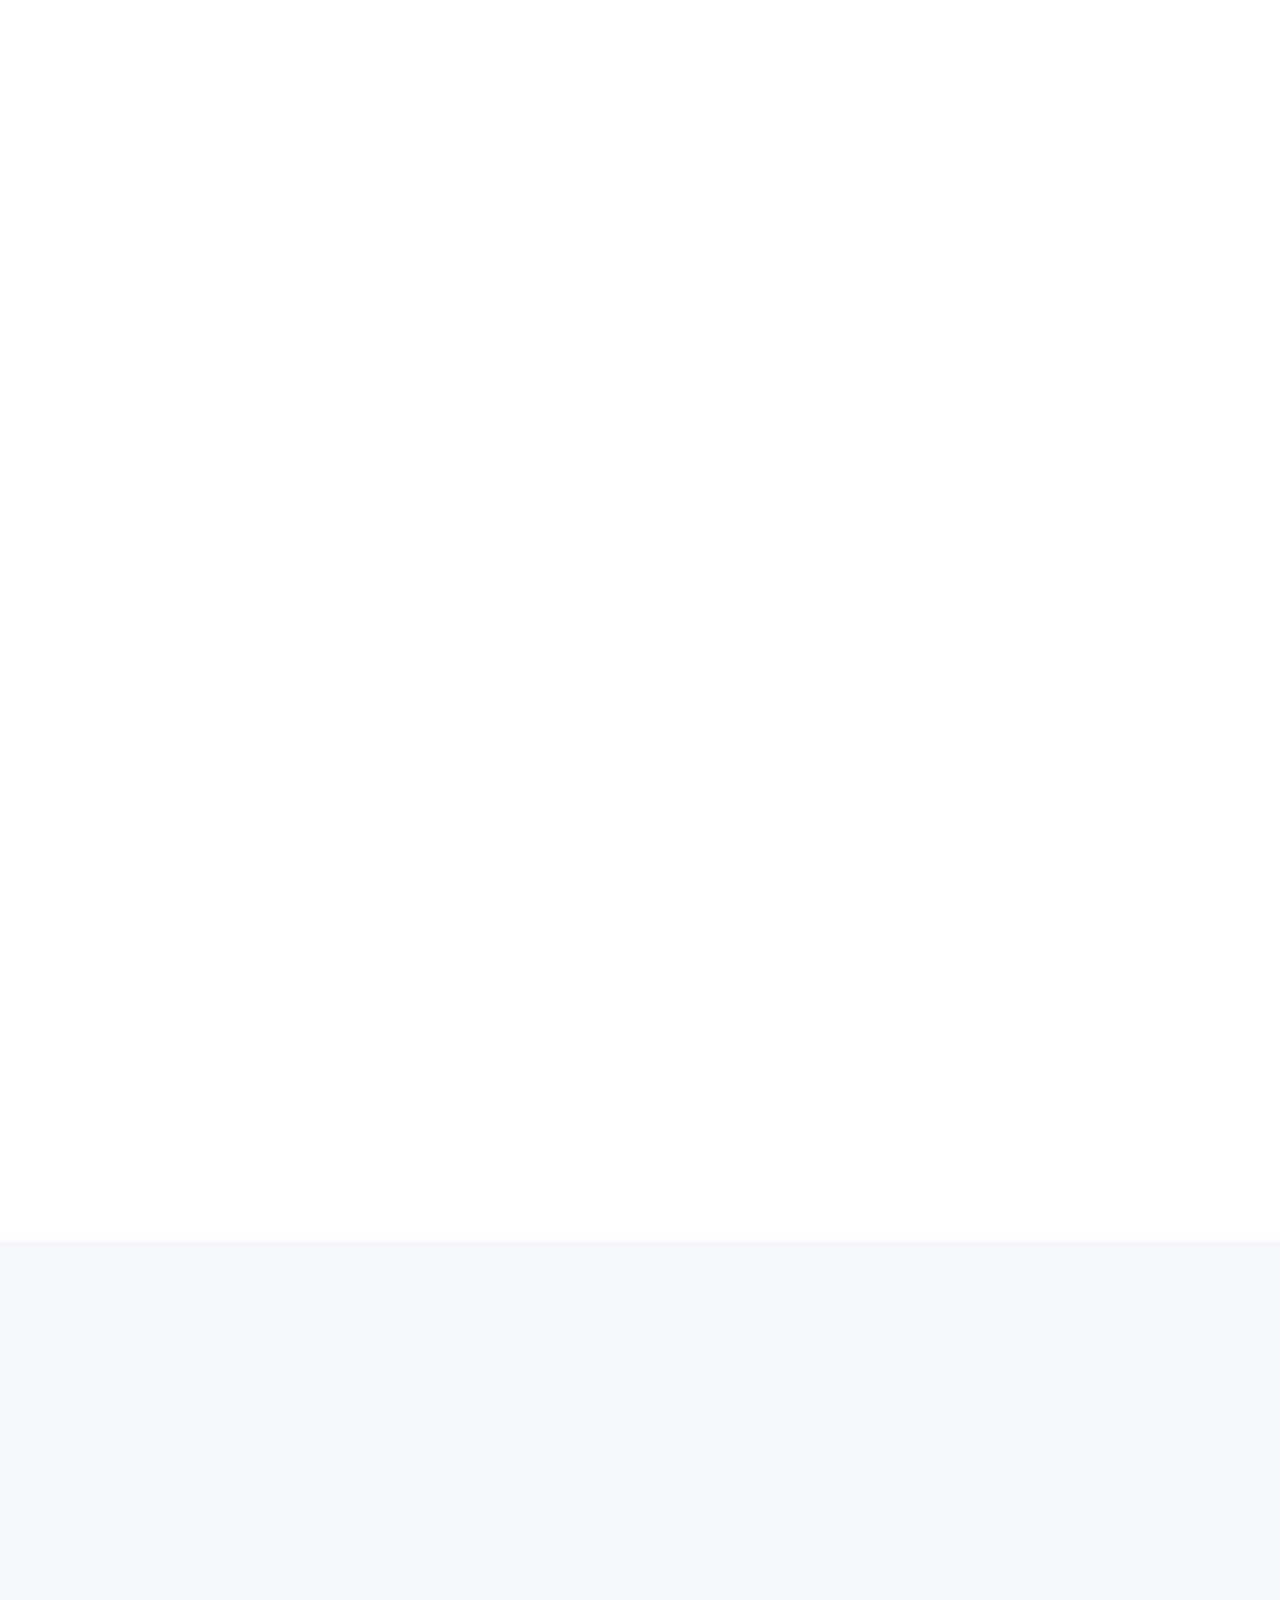
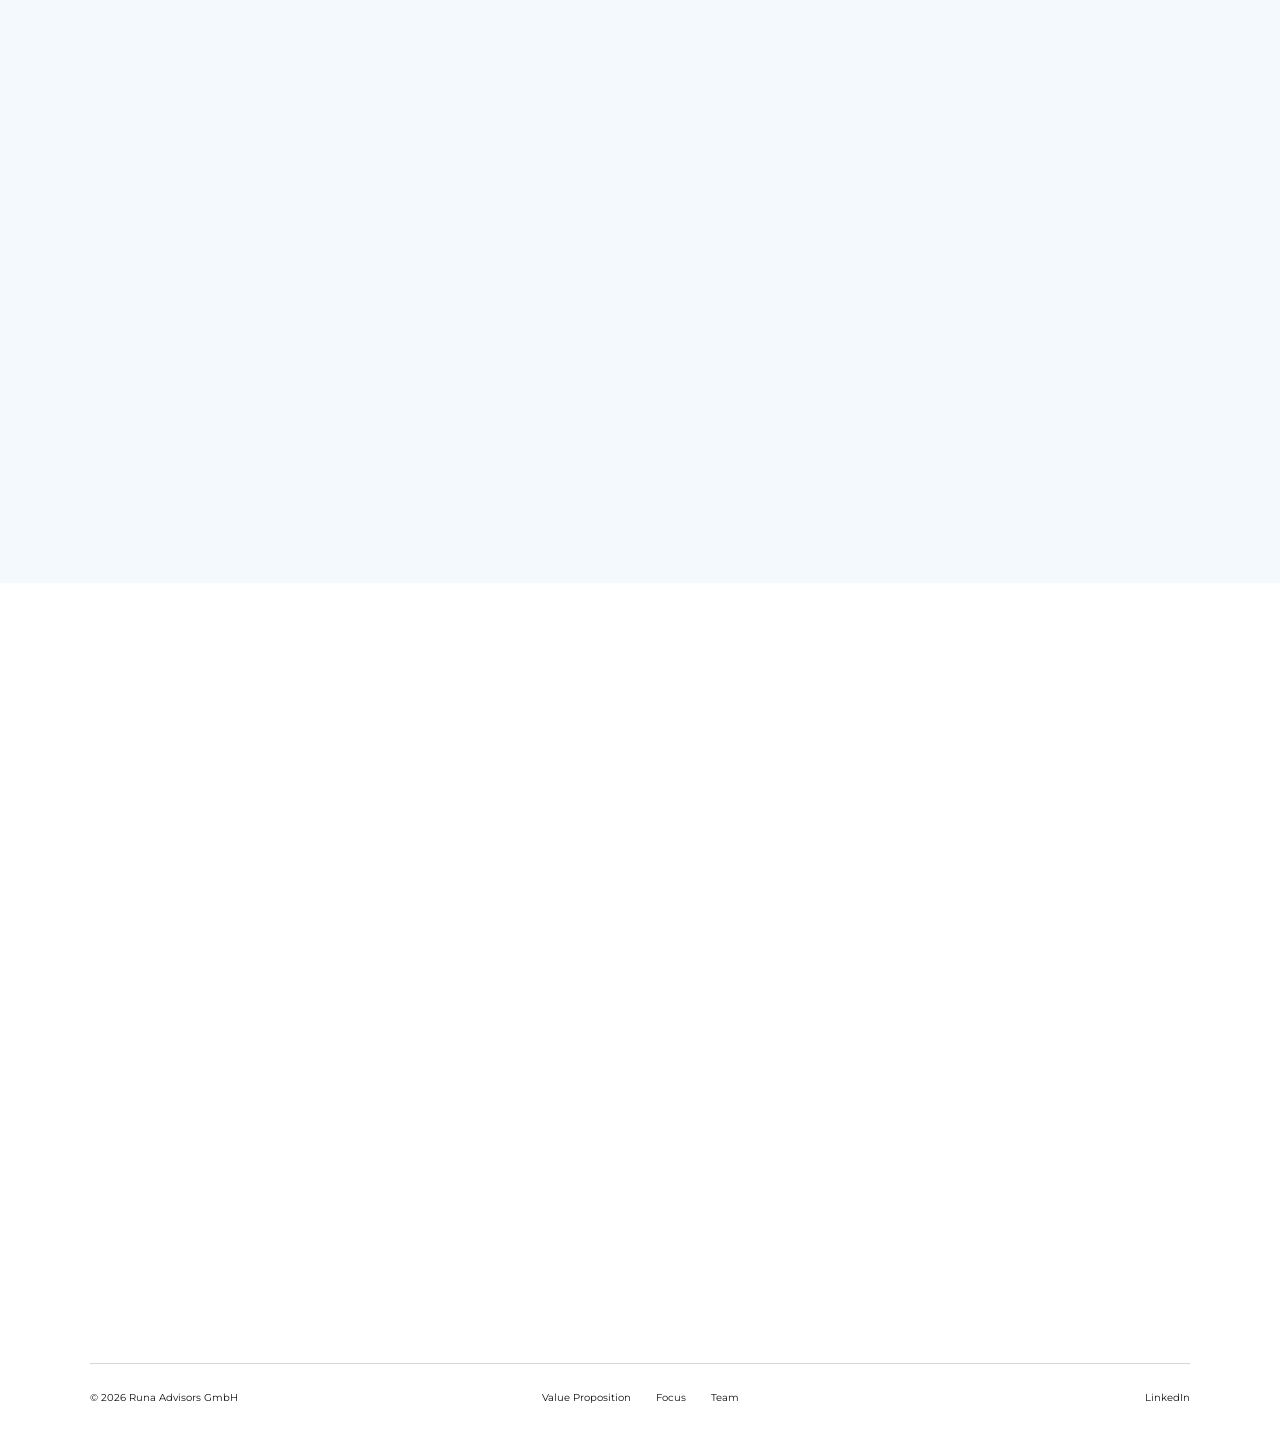
==== commit 83acf265: "direct runa investment" ====
--- a/index.html
+++ b/index.html
@@ -10,7 +10,7 @@
   <link rel="preconnect" href="https://fonts.googleapis.com">
   <link rel="preconnect" href="https://fonts.gstatic.com" crossorigin>
   <link href="https://fonts.googleapis.com/css2?family=Montserrat:wght@300;400;500;600;700&display=swap" rel="stylesheet">
-  <link rel="stylesheet" href="styles.css">
+  <link rel="stylesheet" href="styles.css?v=20260807">
 </head>
 <body>
   <div class="scroll-progress" aria-hidden="true"></div>
@@ -27,7 +27,7 @@
       <a href="#team">Team</a>
       <a href="#runa-network">Runa Network</a>
       <a class="dix-link" href="https://dix-global.com/" target="_blank" rel="noopener noreferrer">
-        <span>DIX Global</span>
+        <span>Runa Direct Investment</span>
         <img src="assets/open%20new%20tab.png" alt="" aria-hidden="true">
       </a>
       <a class="contact-pill" href="#contact">Contact</a>
--- a/styles.css
+++ b/styles.css
@@ -65,7 +65,7 @@
   background: url("assets/logo2.png") left center / contain no-repeat;
 }
 .nav { display: flex; align-items: center; gap: 31px; font-size: 13px; }
-.nav a { color: var(--ink); transition: opacity .2s ease; }
+.nav a { color: var(--ink); white-space: nowrap; transition: opacity .2s ease; }
 .nav a:hover { opacity: .55; }
 .dix-link { display: inline-flex; align-items: center; gap: 7px; white-space: nowrap; }
 .dix-link img { width: 16px; height: 16px; object-fit: contain; }
@@ -777,15 +777,15 @@
 
 @media (max-width: 1280px) {
   .section { padding-right: 5%; padding-left: 5%; }
-  .brand-logo { width: 380px; height: 100px; background-size: contain; }
-  .nav { gap: 23px; }
+  .brand-logo { width: 320px; height: 100px; background-size: contain; }
+  .nav { gap: 14px; font-size: 12px; }
   .person { grid-template-columns: 160px 1fr; gap: 22px; }
   .person img { width: 160px; height: 213px; }
 }
 
-@media (min-width: 1041px) and (max-width: 1160px) {
-  .brand-logo { width: 300px; }
-  .nav { gap: 14px; }
+@media (min-width: 1041px) and (max-width: 1180px) {
+  .brand-logo { width: 250px; }
+  .nav { gap: 10px; }
 }
 
 @media (max-width: 1040px) {
